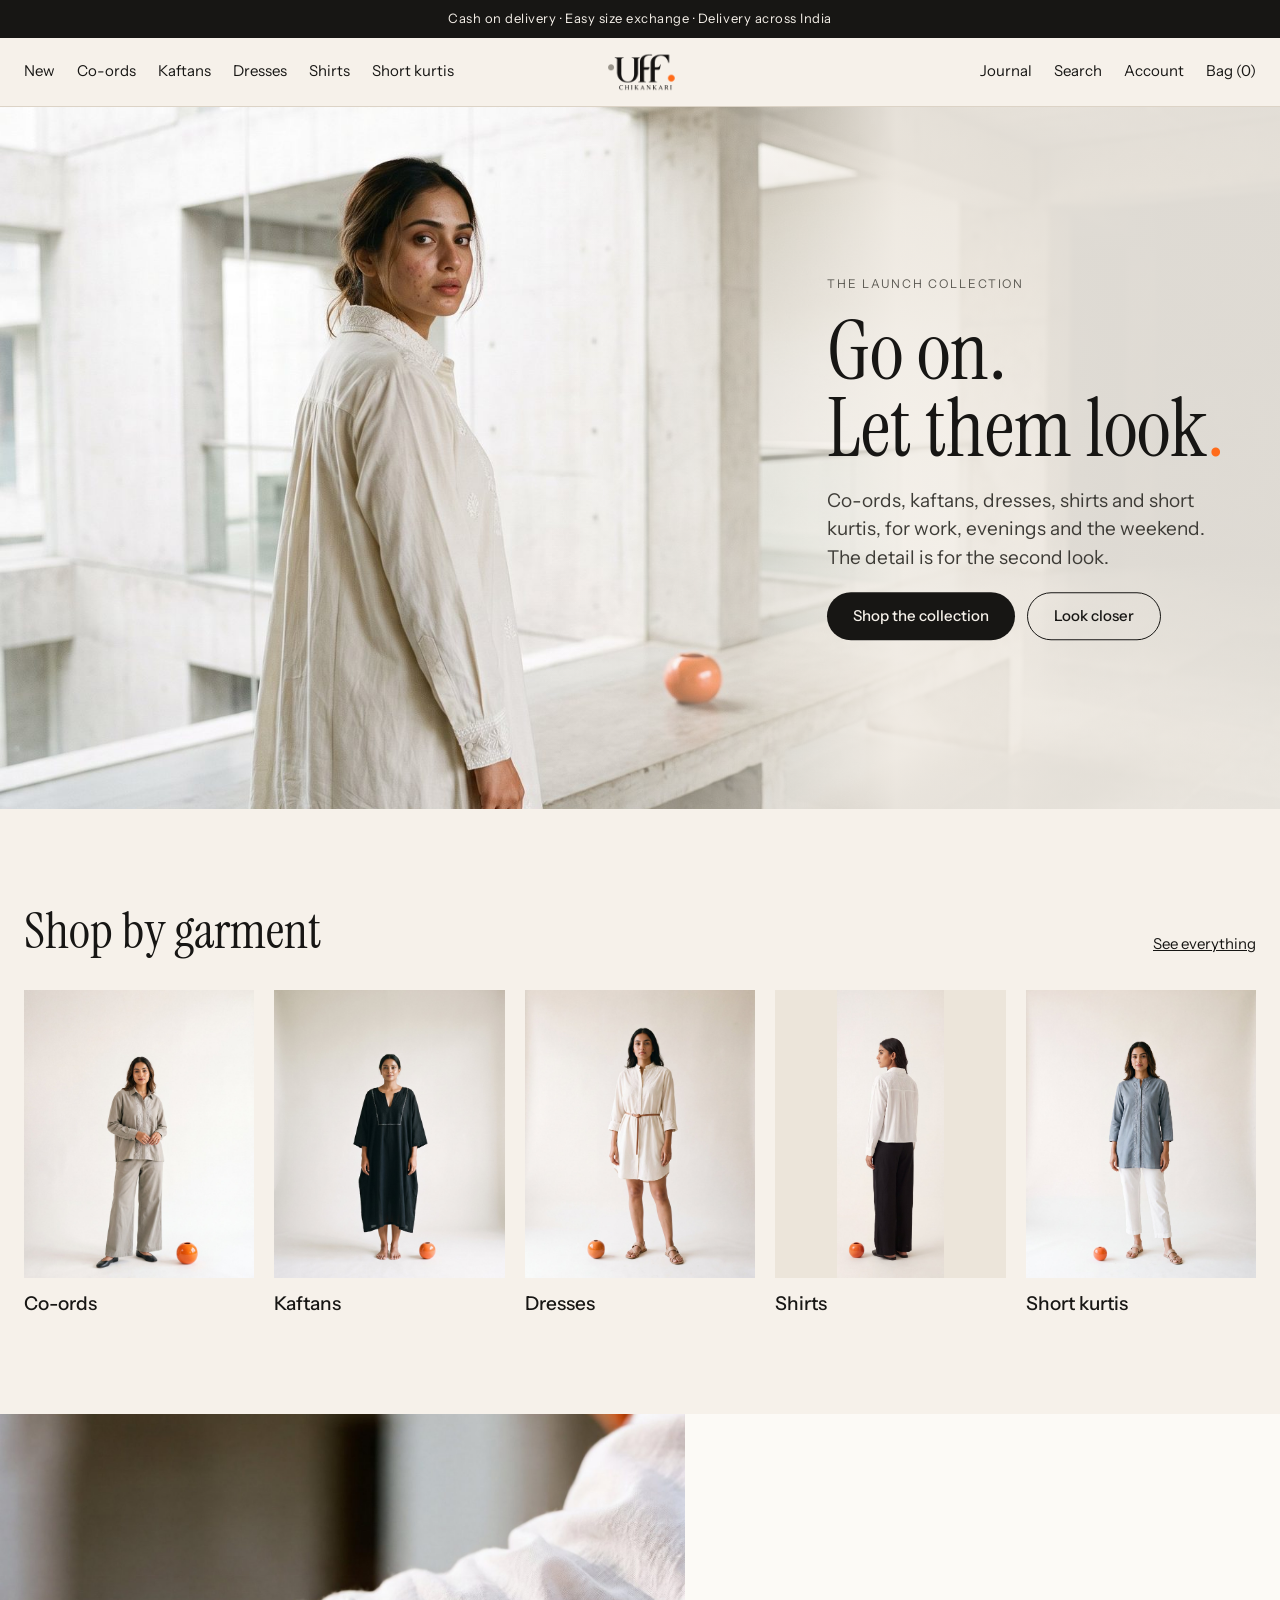
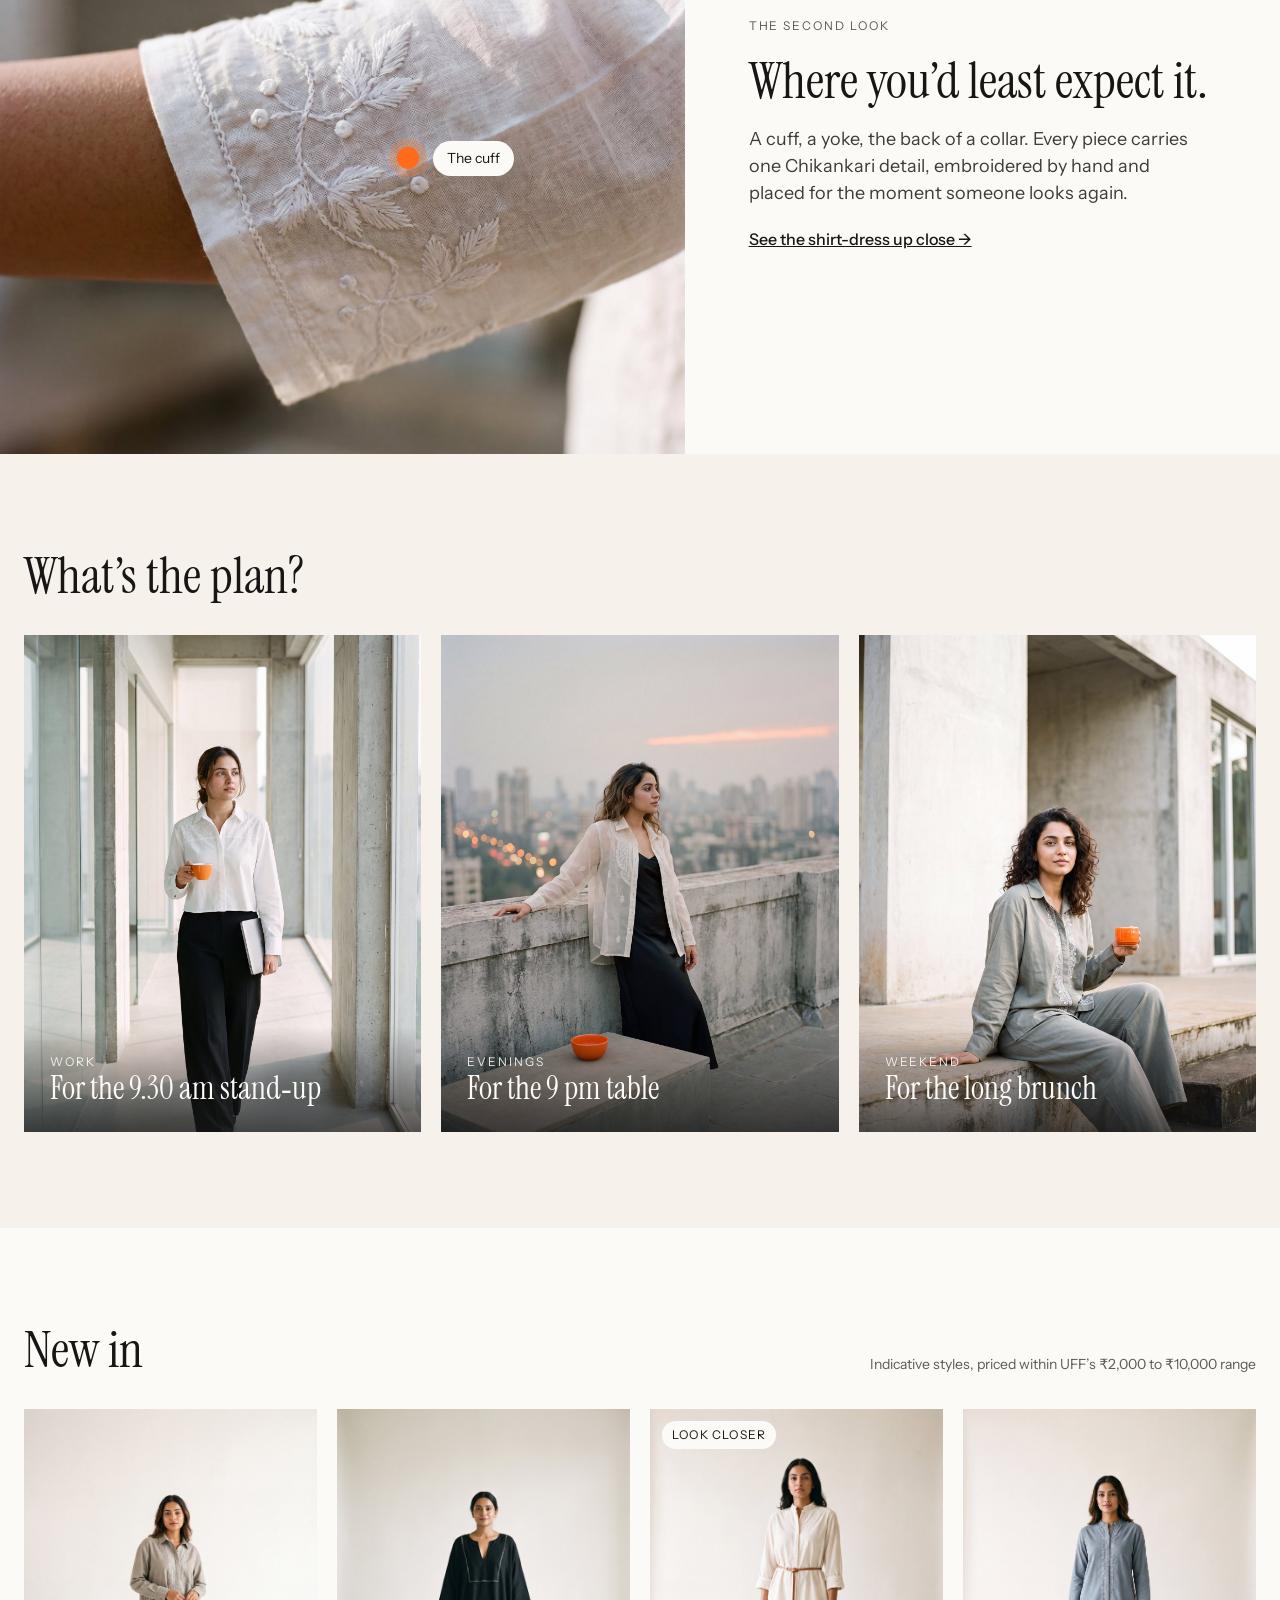
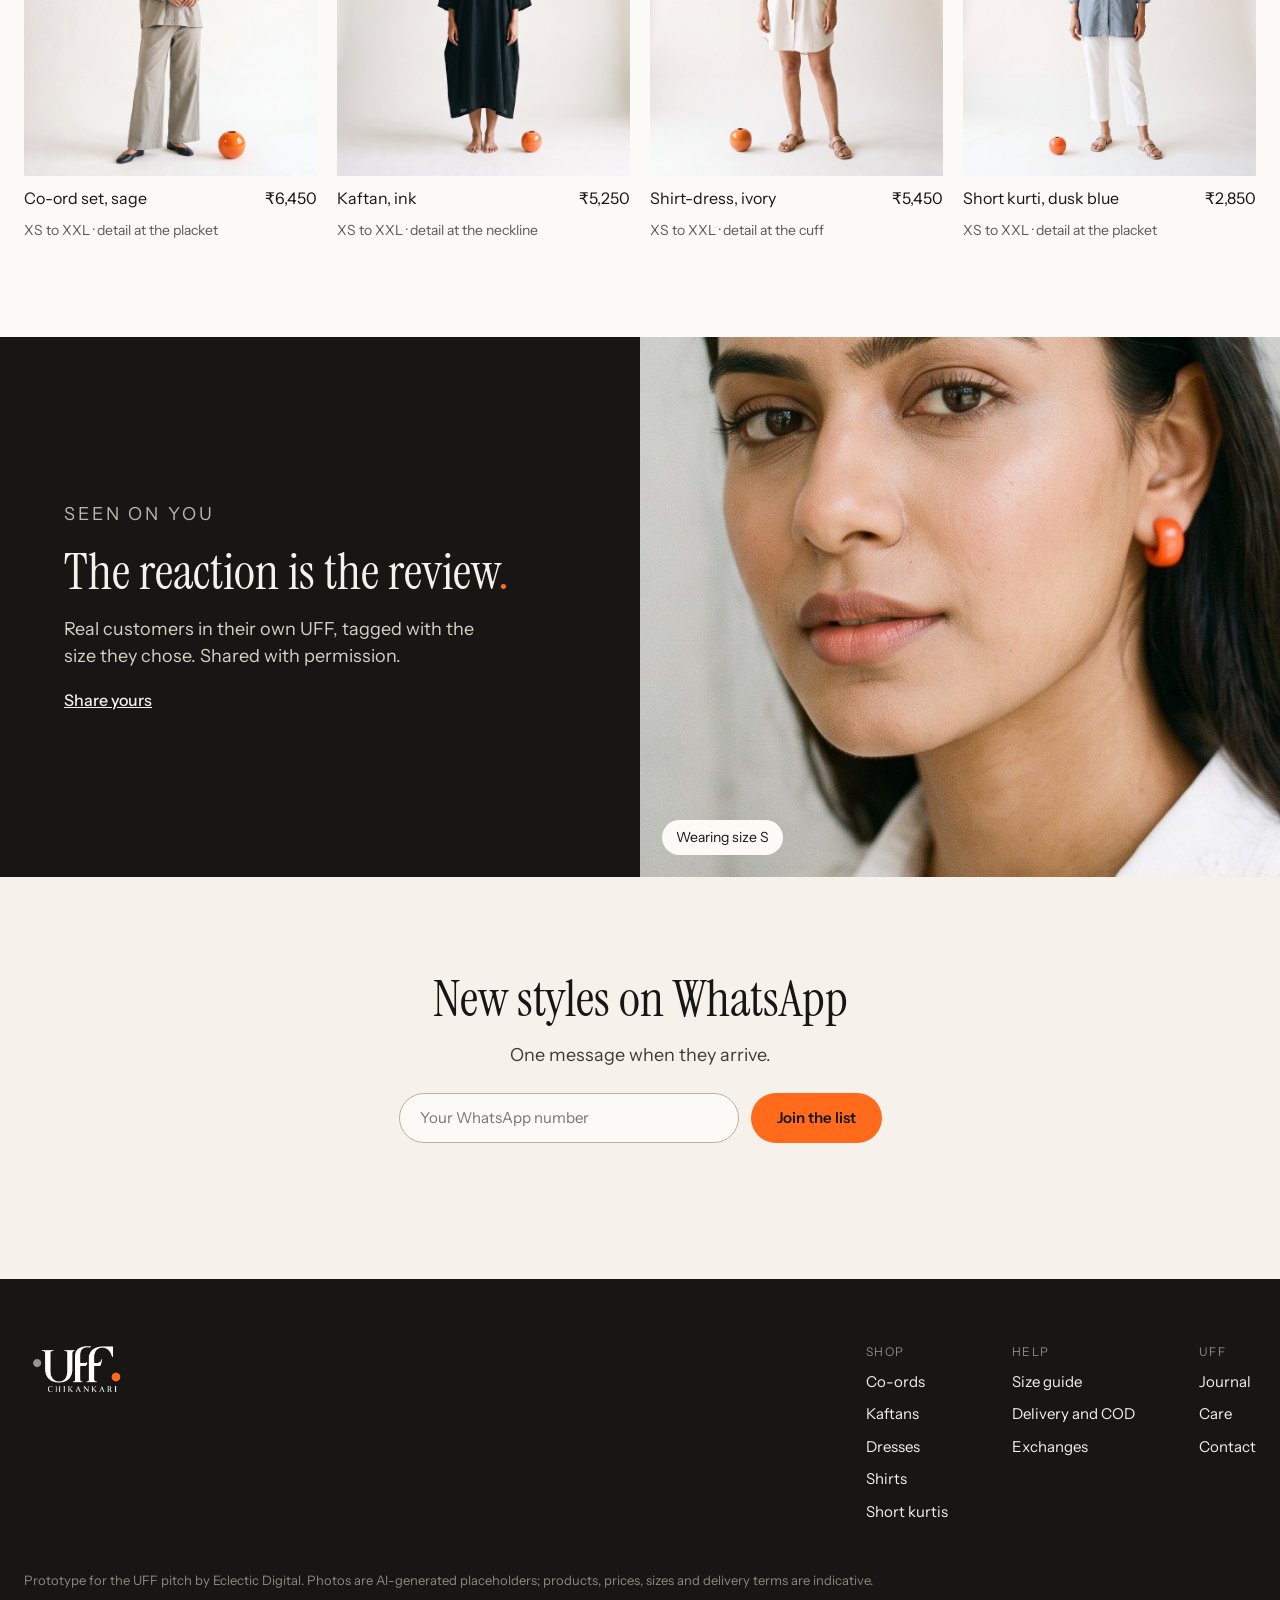
==== index.html @ 606c1720 "UFF store prototype: homepage and shirt-dress product page Co-Authored-By: Claude Opus 5.5 <noreply@" ====
<!doctype html>
<html lang="en">
<head>
<meta charset="utf-8">
<meta name="viewport" content="width=device-width, initial-scale=1, viewport-fit=cover">
<meta name="robots" content="noindex, nofollow">
<link rel="icon" href="img/logo_ink.png">
<title>UFF Store Prototype</title>
<link rel="preconnect" href="https://fonts.googleapis.com">
<link rel="stylesheet" href="https://fonts.googleapis.com/css2?family=Instrument+Sans:wght@400;500;600&family=Instrument+Serif:ital@0;1&display=swap">
<style>
/* Homepage. Garment first, the detail as the second look, then occasions, new in, seen on you and the WhatsApp list.
   The shirt-dress product page (shirt-dress.html) carries the scroll story. Single light theme, UFF's own palette. */
:root{
  --chalk:#F6F1EA; --paper:#FCFAF6; --sand:#ECE5DA; --line:#DCD3C6;
  --ink:#171614; --graphite:#5D5B54; --body:#3E3C37; --orange:#FF6B1A; --on-photo:#FCFAF6;
  --f-display:'Instrument Serif', Georgia, 'Times New Roman', serif;
  --f-text:'Instrument Sans', system-ui, -apple-system, 'Segoe UI', sans-serif;
  color-scheme: light;
}
*{box-sizing:border-box}
body{margin:0;background:var(--chalk);color:var(--ink);font-family:var(--f-text);font-size:16px;line-height:1.5}
body::before{content:"";position:fixed;inset:0 0 auto;height:env(safe-area-inset-top,0px);z-index:60;background:var(--chalk)}
a{color:inherit}
a:focus-visible,button:focus-visible,input:focus-visible{outline:2px solid var(--orange);outline-offset:3px}
h1,h2,h3{font-family:var(--f-display);font-weight:400;margin:0;text-wrap:balance}
p{margin:0}
img{display:block}
.gut{padding-left:max(24px, env(safe-area-inset-left,0px));padding-right:max(24px, env(safe-area-inset-right,0px))}
.wrap{max-width:1440px;margin:0 auto}
.dot{color:var(--orange)}
.eyebrow{font-size:12px;letter-spacing:.16em;text-transform:uppercase;color:var(--graphite)}
.btn{display:inline-flex;align-items:center;justify-content:center;min-height:48px;padding:0 26px;border-radius:999px;font-size:15px;font-weight:500;text-decoration:none;border:0;font-family:inherit;cursor:pointer}
.btn.solid{background:var(--ink);color:var(--chalk)}
.btn.line{border:1px solid var(--ink);color:var(--ink);background:none}
.btn.light{background:var(--paper);color:var(--ink)}

/* top */
.announce{background:var(--ink);color:var(--chalk);font-size:13px;letter-spacing:.04em;text-align:center;padding:9px 16px}
.top{position:sticky;top:env(safe-area-inset-top,0px);z-index:50;background:var(--chalk);border-bottom:1px solid var(--line)}
.top .in{display:flex;align-items:center;justify-content:space-between;gap:16px;height:68px}
.top nav{display:flex;gap:22px;font-size:15px;flex:1 1 0}
.top nav a,.top .right a{text-decoration:none}
.top .logo img{height:40px}
.top .right{display:flex;gap:22px;justify-content:flex-end;font-size:15px;flex:1 1 0}
.menu{display:none;width:44px;height:44px;border:0;background:none;padding:0}

/* hero */
.hero{position:relative;height:min(78vh,760px);min-height:540px;overflow:hidden;background:var(--sand)}
.hero picture img{position:absolute;inset:0;width:100%;height:100%;object-fit:cover;object-position:center 38%}
.hero .fade{position:absolute;inset:0;background:linear-gradient(90deg,rgba(246,241,234,0) 42%,rgba(246,241,234,.9) 70%)}
.hero .copy{position:absolute;right:max(56px, env(safe-area-inset-right,0px));top:50%;transform:translateY(-50%);max-width:460px;display:flex;flex-direction:column;gap:20px}
.hero h1{font-size:clamp(56px,6.4vw,92px);line-height:.94}
.hero .sub{font-size:19px;color:var(--body);max-width:390px}
.hero .btns{display:flex;gap:12px;flex-wrap:wrap}

/* sections */
.sec{padding-block:96px}
.sec h2{font-size:clamp(36px,4vw,52px);line-height:1}
.head{display:flex;justify-content:space-between;align-items:flex-end;gap:16px;margin-bottom:34px;flex-wrap:wrap}
.head a{font-size:15px}
.tiles{display:grid;grid-template-columns:repeat(5,minmax(0,1fr));gap:20px}
.tile{display:flex;flex-direction:column;gap:12px;text-decoration:none}
.tile .ph{aspect-ratio:4/5;background:var(--sand);overflow:hidden}
.tile img{width:100%;height:100%;object-fit:cover;transition:transform .5s ease}
.tile img.contain{object-fit:contain}
.tile:hover img{transform:scale(1.03)}
.tile span{font-size:19px;font-weight:500}

.second{display:grid;grid-template-columns:minmax(0,1.15fr) minmax(0,1fr);background:var(--paper)}
.second .pic{position:relative;min-height:640px;overflow:hidden}
.second .pic img{position:absolute;inset:0;width:100%;height:100%;object-fit:cover;object-position:45% 60%}
.second .mark{position:absolute;left:58%;top:52%;width:22px;height:22px;border-radius:50%;background:var(--orange);box-shadow:0 0 0 8px rgba(255,107,26,.25)}
.second .lab{position:absolute;left:calc(58% + 36px);top:calc(52% - 6px);background:var(--paper);padding:7px 14px;border-radius:999px;font-size:14px}
.second .txt{padding:80px max(24px,5vw);display:flex;flex-direction:column;justify-content:center;gap:20px}
.second h2{font-size:clamp(38px,4vw,56px);line-height:1}
.second p.body{font-size:18px;color:var(--body);max-width:440px}
.arrow{font-size:16px;font-weight:500}

.occ{display:grid;grid-template-columns:repeat(3,minmax(0,1fr));gap:20px}
.occ a{position:relative;aspect-ratio:4/5;overflow:hidden;display:block;color:var(--on-photo);text-decoration:none}
.occ img{position:absolute;inset:0;width:100%;height:100%;object-fit:cover;transition:transform .6s ease}
.occ a:hover img{transform:scale(1.03)}
.occ div{position:absolute;inset:auto 0 0 0;padding:26px;background:linear-gradient(0deg,rgba(23,22,20,.72),rgba(23,22,20,0))}
.occ small{display:block;font-size:12px;letter-spacing:.16em;text-transform:uppercase;opacity:.9}
.occ b{display:block;font-family:var(--f-display);font-weight:400;font-size:32px;line-height:1.1}

.newin{background:var(--paper)}
.prods{display:grid;grid-template-columns:repeat(4,minmax(0,1fr));gap:20px}
.prod{display:flex;flex-direction:column;gap:10px;text-decoration:none}
.prod .ph{position:relative;aspect-ratio:4/5;background:var(--sand);overflow:hidden}
.prod img{width:100%;height:100%;object-fit:cover}
.prod .row{display:flex;justify-content:space-between;gap:8px;font-size:16px}
.prod small{font-size:14px;color:var(--graphite)}
.prod .flag{position:absolute;left:12px;top:12px;background:var(--paper);font-size:12px;letter-spacing:.1em;text-transform:uppercase;padding:5px 10px;border-radius:999px}
.note{font-size:14px;color:var(--graphite)}

.seen{display:grid;grid-template-columns:minmax(0,1fr) minmax(0,1fr);background:var(--ink);color:var(--chalk)}
.seen .txt{padding:88px max(24px,5vw);display:flex;flex-direction:column;justify-content:center;gap:18px}
.seen .eyebrow{color:#BDB6AA}
.seen h2{font-size:clamp(38px,4vw,56px);line-height:1}
.seen p{color:#D8D1C5;max-width:420px;font-size:18px}
.seen .pic{position:relative;min-height:540px;overflow:hidden}
.seen .pic img{position:absolute;inset:0;width:100%;height:100%;object-fit:cover}
.seen .tag{position:absolute;left:22px;bottom:22px;background:var(--paper);color:var(--ink);padding:7px 14px;border-radius:999px;font-size:14px}

.join{max-width:720px;margin:0 auto;text-align:center;display:flex;flex-direction:column;align-items:center;gap:18px}
.join p{font-size:18px;color:var(--body)}
.join form{display:flex;gap:12px;justify-content:center;flex-wrap:wrap;width:100%;margin-top:6px}
.join input{flex:0 1 340px;min-width:0;height:50px;padding:0 20px;border:1px solid #B9B0A2;border-radius:999px;background:var(--paper);font:inherit;font-size:15px;color:var(--ink)}
.join .go{background:var(--orange);color:var(--ink);font-weight:600}
.join output{font-size:15px;min-height:22px}

footer{background:var(--ink);color:#D8D1C5;padding-block:64px 40px}
footer .cols{display:flex;justify-content:space-between;gap:40px;flex-wrap:wrap}
footer .cols img{height:52px}
footer .links{display:flex;gap:64px;flex-wrap:wrap;font-size:15px}
footer .links div{display:flex;flex-direction:column;gap:10px}
footer .links span{color:#8F887C;font-size:12px;letter-spacing:.12em;text-transform:uppercase}
footer .links a{color:var(--chalk);text-decoration:none}
footer .fine{margin-top:48px;font-size:13px;color:#8F887C}

/* phones */
@media (max-width:760px){
  .announce{font-size:12px;padding:8px 12px}
  .top nav,.top .right a:not(:last-child){display:none}
  .menu{display:flex;align-items:center}
  .top .in{height:60px}
  .hero{height:auto;min-height:0;aspect-ratio:auto}
  .hero picture img{position:relative;height:72svh;min-height:520px;object-position:center 30%}
  .hero .fade{background:linear-gradient(0deg,rgba(23,22,20,.78) 0%,rgba(23,22,20,0) 48%)}
  .hero .copy{left:max(20px, env(safe-area-inset-left,0px));right:max(20px, env(safe-area-inset-right,0px));top:auto;bottom:28px;transform:none;color:var(--on-photo);max-width:none;gap:14px}
  .hero .eyebrow{color:rgba(252,250,246,.85)}
  .hero h1{font-size:52px}
  .hero .sub{display:none}
  .hero .btn.solid{background:var(--paper);color:var(--ink)}
  .hero .btn.line{border-color:var(--paper);color:var(--paper)}
  .sec{padding-block:56px}
  .tiles{display:flex;overflow-x:auto;scroll-snap-type:x mandatory;gap:12px;margin-right:calc(-1 * max(24px, env(safe-area-inset-right,0px)));padding-right:24px;scrollbar-width:none}
  .tiles::-webkit-scrollbar{display:none}
  .tile{flex:0 0 46%;scroll-snap-align:start}
  .tile span{font-size:16px}
  .second{grid-template-columns:1fr}
  .second .pic{min-height:400px}
  .second .lab{left:calc(58% + 30px)}
  .second .txt{padding:36px 20px 52px}
  .occ{display:flex;overflow-x:auto;scroll-snap-type:x mandatory;gap:12px;margin-right:-24px;padding-right:24px;scrollbar-width:none}
  .occ::-webkit-scrollbar{display:none}
  .occ a{flex:0 0 78%;scroll-snap-align:start}
  .occ b{font-size:26px}
  .prods{grid-template-columns:repeat(2,minmax(0,1fr));gap:16px 12px}
  .prod .row{flex-direction:column;gap:0;font-size:15px}
  .prod small{display:none}
  .seen{grid-template-columns:1fr}
  .seen .txt{padding:48px 20px}
  .seen .pic{min-height:400px}
  footer .links{gap:32px}
}
@media (prefers-reduced-motion: reduce){ .tile img,.occ img{transition:none} }
</style>
</head>
<body>
<div class="announce">Cash on delivery · Easy size exchange · Delivery across India</div>
<header class="top gut">
  <div class="in wrap">
    <nav aria-label="Main"><a href="#new">New</a><a href="#shop">Co-ords</a><a href="#shop">Kaftans</a><a href="#shop">Dresses</a><a href="#shop">Shirts</a><a href="#shop">Short kurtis</a></nav>
    <button class="menu" type="button" aria-label="Menu"><svg width="22" height="14" viewBox="0 0 22 14" aria-hidden="true"><path d="M0 1h22M0 7h22M0 13h14" stroke="#171614" stroke-width="1.6" fill="none"/></svg></button>
    <a class="logo" href="index.html" aria-label="UFF home"><img src="img/logo_ink.png" alt="UFF"></a>
    <div class="right"><a href="#">Journal</a><a href="#">Search</a><a href="#">Account</a><a href="#">Bag (0)</a></div>
  </div>
</header>

<main>
  <section class="hero" aria-label="The launch collection">
    <picture>
      <source media="(max-width:760px)" srcset="img/hero_mobile.jpg">
      <img src="img/hero_wide.jpg" alt="A woman in a pale shirt-dress in a concrete hallway, looking back">
    </picture>
    <div class="fade"></div>
    <div class="copy">
      <p class="eyebrow">The launch collection</p>
      <h1>Go on.<br>Let them look<span class="dot">.</span></h1>
      <p class="sub">Co-ords, kaftans, dresses, shirts and short kurtis, for work, evenings and the weekend. The detail is for the second look.</p>
      <div class="btns"><a class="btn solid" href="#shop">Shop the collection</a><a class="btn line" href="shirt-dress.html">Look closer</a></div>
    </div>
  </section>

  <section id="shop" class="sec gut">
    <div class="wrap">
      <div class="head"><h2>Shop by garment</h2><a href="#new">See everything</a></div>
      <div class="tiles">
        <a class="tile" href="#new"><div class="ph"><img src="img/pack_coord.jpg" alt="Co-ord set" loading="lazy"></div><span>Co-ords</span></a>
        <a class="tile" href="#new"><div class="ph"><img src="img/pack_kaftan.jpg" alt="Kaftan" loading="lazy"></div><span>Kaftans</span></a>
        <a class="tile" href="shirt-dress.html"><div class="ph"><img src="img/pack_shirtdress.jpg" alt="Shirt-dress" loading="lazy"></div><span>Dresses</span></a>
        <a class="tile" href="#new"><div class="ph"><img class="contain" src="img/pack_shirt.jpg" alt="Relaxed shirt" loading="lazy"></div><span>Shirts</span></a>
        <a class="tile" href="#new"><div class="ph"><img src="img/pack_kurti.jpg" alt="Short kurti" loading="lazy"></div><span>Short kurtis</span></a>
      </div>
    </div>
  </section>

  <section class="second" aria-label="The second look">
    <div class="pic">
      <img src="img/detail_macro.jpg" alt="Hand embroidery at the cuff of a white shirt, up close" loading="lazy">
      <span class="mark" aria-hidden="true"></span><span class="lab">The cuff</span>
    </div>
    <div class="txt">
      <p class="eyebrow">The second look</p>
      <h2>Where you&#8217;d least expect it.</h2>
      <p class="body">A cuff, a yoke, the back of a collar. Every piece carries one Chikankari detail, embroidered by hand and placed for the moment someone looks again.</p>
      <a class="arrow" href="shirt-dress.html">See the shirt-dress up close &#8594;</a>
    </div>
  </section>

  <section class="sec gut">
    <div class="wrap">
      <div class="head"><h2>What&#8217;s the plan?</h2></div>
      <div class="occ">
        <a href="#new"><img src="img/work_corridor.jpg" alt="Woman in a white shirt in an office corridor" loading="lazy"><div><small>Work</small><b>For the 9.30 am stand&#8209;up</b></div></a>
        <a href="#new"><img src="img/evening_rooftop.jpg" alt="Woman on a rooftop at dusk in a sheer overshirt" loading="lazy"><div><small>Evenings</small><b>For the 9 pm table</b></div></a>
        <a href="#new"><img src="img/weekend_coord.jpg" alt="Woman in a sage co-ord outdoors" loading="lazy"><div><small>Weekend</small><b>For the long brunch</b></div></a>
      </div>
    </div>
  </section>

  <section id="new" class="sec gut newin">
    <div class="wrap">
      <div class="head"><h2>New in</h2><p class="note">Indicative styles, priced within UFF&#8217;s &#8377;2,000 to &#8377;10,000 range</p></div>
      <div class="prods">
        <a class="prod" href="#"><div class="ph"><img src="img/pack_coord.jpg" alt="Co-ord set in sage" loading="lazy"></div><div class="row"><span>Co-ord set, sage</span><span>&#8377;6,450</span></div><small>XS to XXL · detail at the placket</small></a>
        <a class="prod" href="#"><div class="ph"><img src="img/pack_kaftan.jpg" alt="Kaftan in ink" loading="lazy"></div><div class="row"><span>Kaftan, ink</span><span>&#8377;5,250</span></div><small>XS to XXL · detail at the neckline</small></a>
        <a class="prod" href="shirt-dress.html"><div class="ph"><img src="img/pack_shirtdress.jpg" alt="Shirt-dress in ivory" loading="lazy"><span class="flag">Look closer</span></div><div class="row"><span>Shirt-dress, ivory</span><span>&#8377;5,450</span></div><small>XS to XXL · detail at the cuff</small></a>
        <a class="prod" href="#"><div class="ph"><img src="img/pack_kurti.jpg" alt="Short kurti in dusk blue" loading="lazy"></div><div class="row"><span>Short kurti, dusk blue</span><span>&#8377;2,850</span></div><small>XS to XXL · detail at the placket</small></a>
      </div>
    </div>
  </section>

  <section class="seen" aria-label="Seen on you">
    <div class="txt">
      <p class="eyebrow">Seen on you</p>
      <h2>The reaction is the review<span class="dot">.</span></h2>
      <p>Real customers in their own UFF, tagged with the size they chose. Shared with permission.</p>
      <a href="#" style="color:var(--chalk);font-weight:500">Share yours</a>
    </div>
    <div class="pic"><img src="img/ugc_mirror.jpg" alt="A customer's mirror photo, placeholder" loading="lazy"><span class="tag">Wearing size S</span></div>
  </section>

  <section class="sec gut">
    <div class="join">
      <h2>New styles on WhatsApp</h2>
      <p>One message when they arrive.</p>
      <form id="join">
        <label for="wa" style="position:absolute;width:1px;height:1px;overflow:hidden;clip:rect(0 0 0 0)">WhatsApp number</label>
        <input id="wa" type="tel" inputmode="tel" placeholder="Your WhatsApp number" autocomplete="tel">
        <button class="btn go" type="submit">Join the list</button>
      </form>
      <output id="joinOut" aria-live="polite"></output>
    </div>
  </section>
</main>

<footer class="gut">
  <div class="wrap">
    <div class="cols">
      <img src="img/logo_white.png" alt="UFF">
      <div class="links">
        <div><span>Shop</span><a href="#shop">Co-ords</a><a href="#shop">Kaftans</a><a href="#shop">Dresses</a><a href="#shop">Shirts</a><a href="#shop">Short kurtis</a></div>
        <div><span>Help</span><a href="#">Size guide</a><a href="#">Delivery and COD</a><a href="#">Exchanges</a></div>
        <div><span>UFF</span><a href="#">Journal</a><a href="#">Care</a><a href="#">Contact</a></div>
      </div>
    </div>
    <p class="fine">Prototype for the UFF pitch by Eclectic Digital. Photos are AI-generated placeholders; products, prices, sizes and delivery terms are indicative.</p>
  </div>
</footer>

<script>
document.getElementById('join').addEventListener('submit', function(e){
  e.preventDefault();
  var v = document.getElementById('wa').value.replace(/\D/g, '');
  document.getElementById('joinOut').textContent = v.length >= 10 ? 'Thanks for joining. This is a prototype, so nothing was sent.' : 'Enter a 10-digit WhatsApp number.';
});
</script>
</body>
</html>
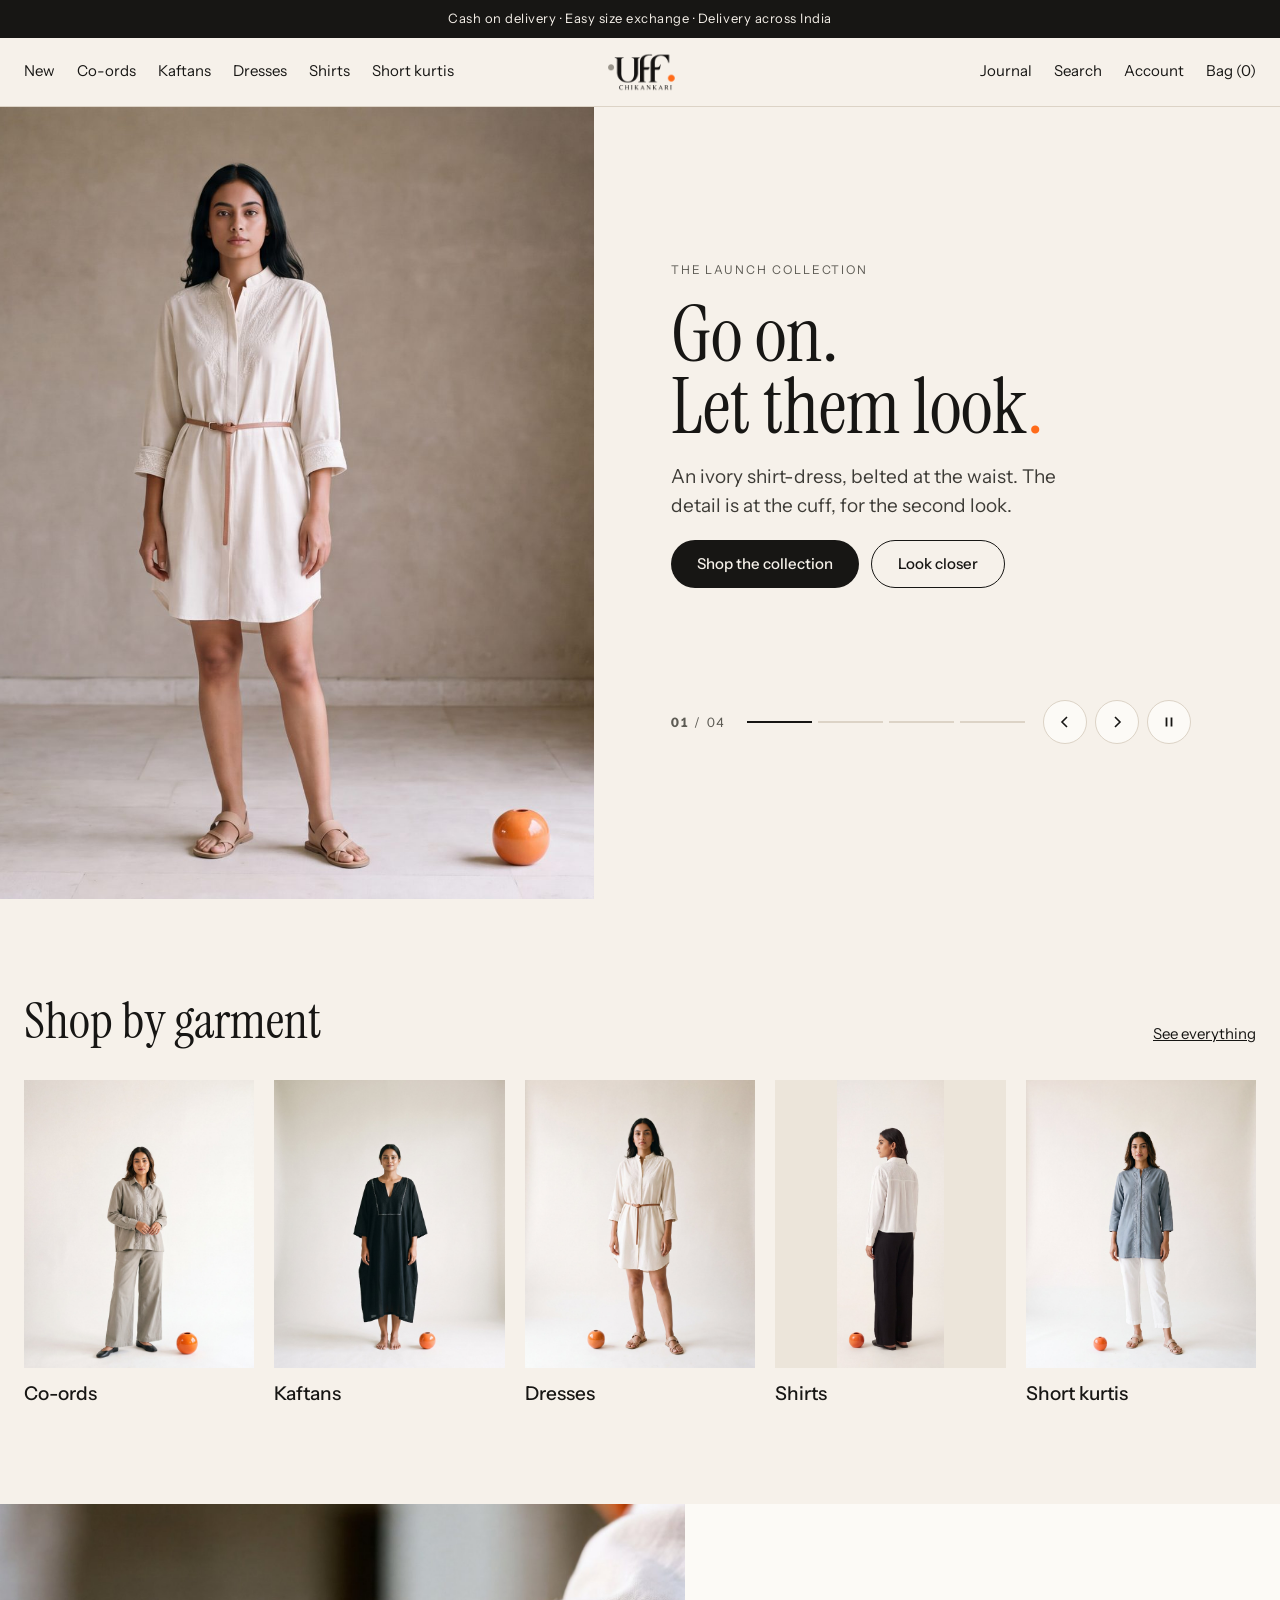
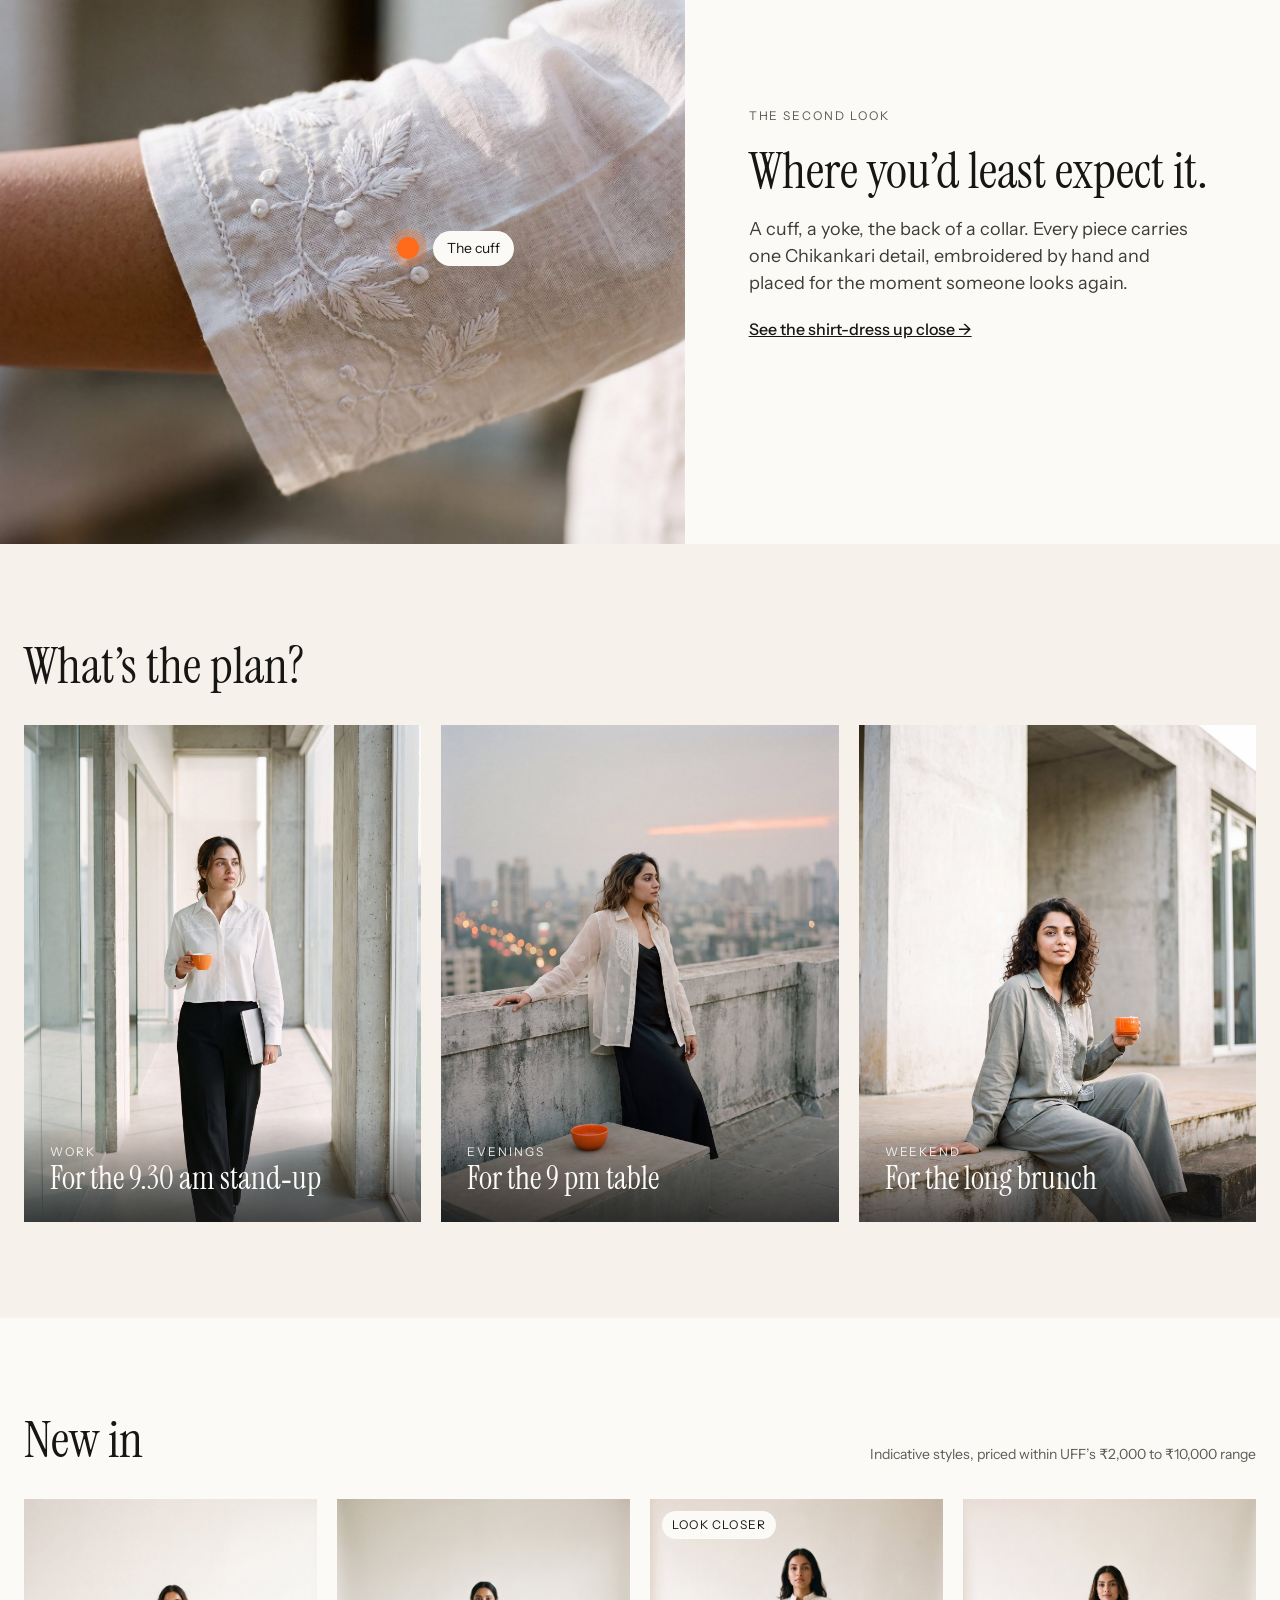
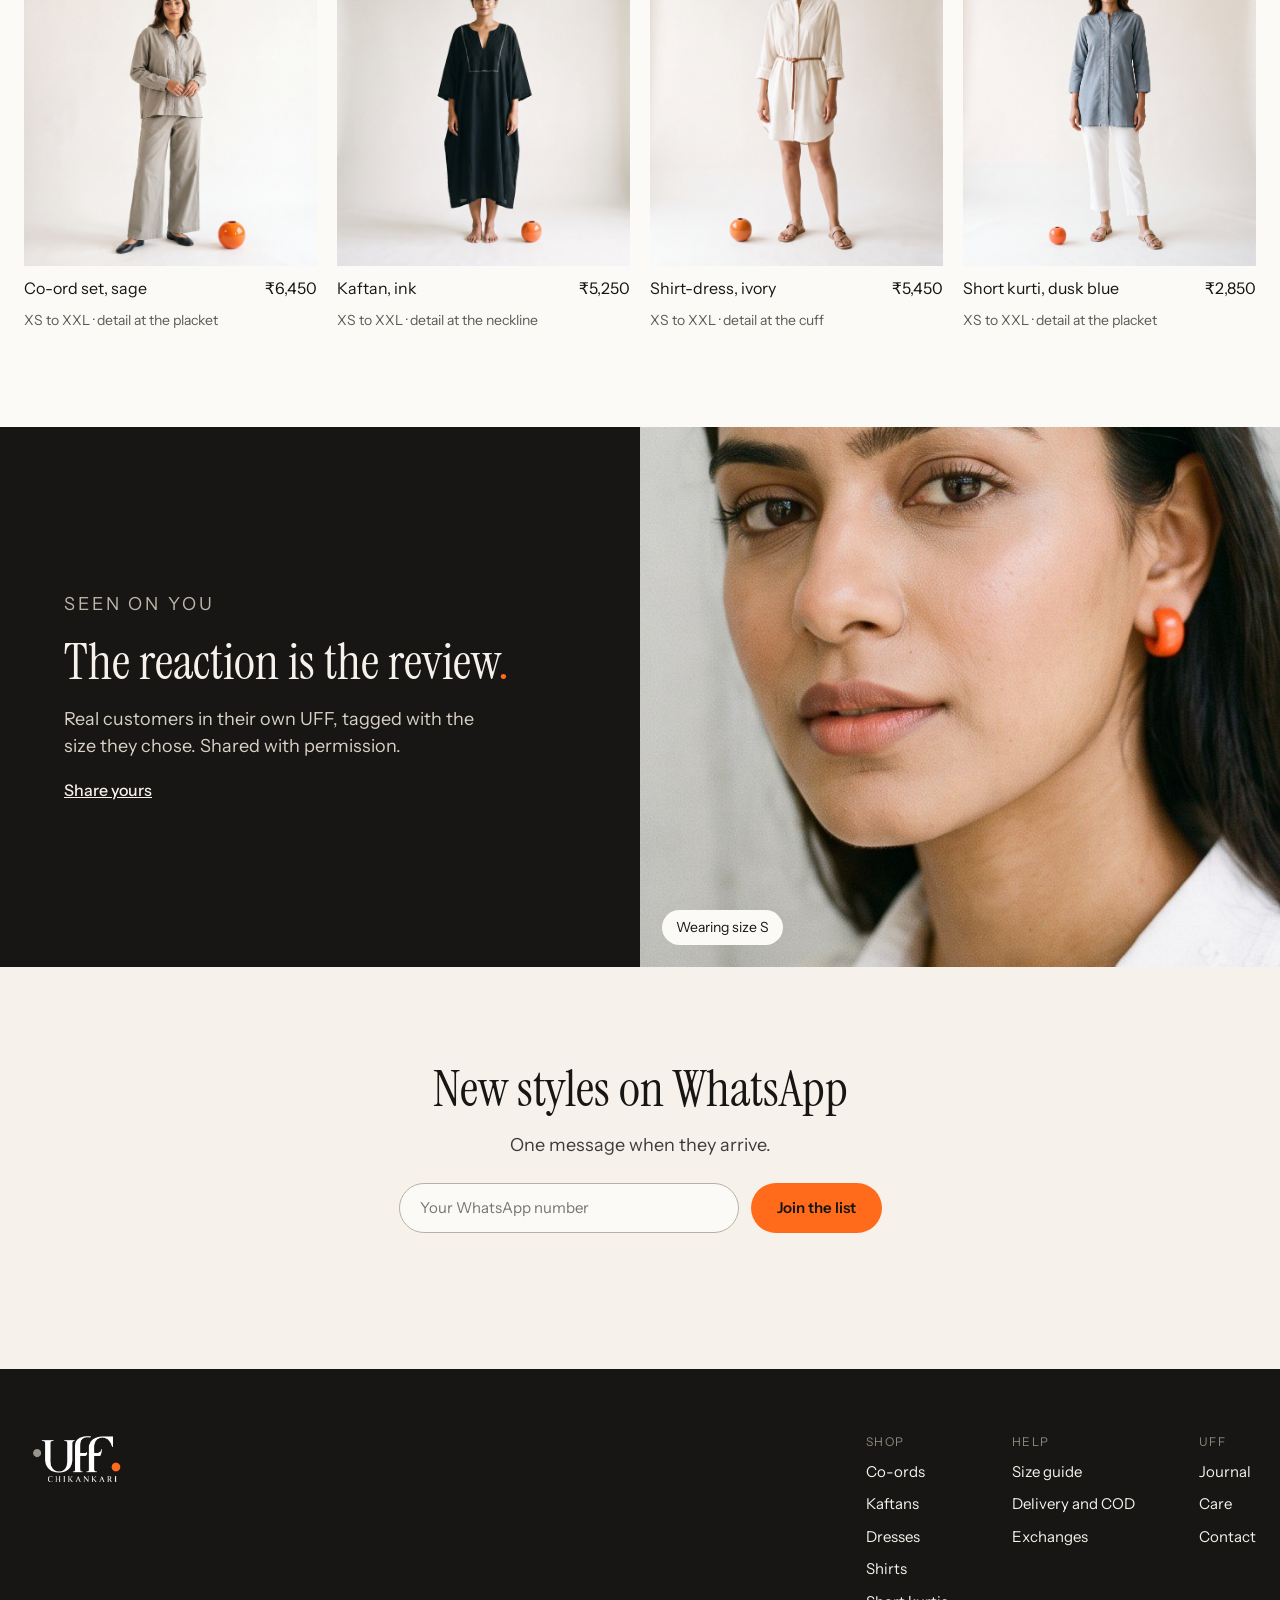
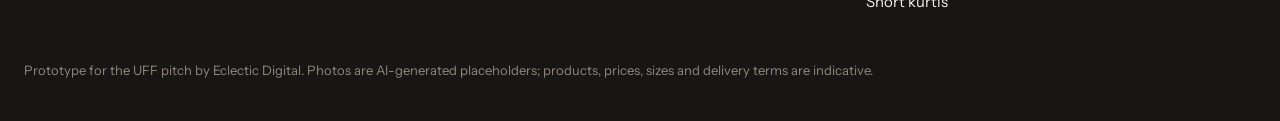
==== commit 7807d9d2: "Homepage hero: 4-slide slider in a 3:4 frame so the model is never cropped Co-Authored-By: Claude Op" ====
--- a/index.html
+++ b/index.html
@@ -45,14 +45,46 @@
 .top .right{display:flex;gap:22px;justify-content:flex-end;font-size:15px;flex:1 1 0}
 .menu{display:none;width:44px;height:44px;border:0;background:none;padding:0}
 
-/* hero */
-.hero{position:relative;height:min(78vh,760px);min-height:540px;overflow:hidden;background:var(--sand)}
-.hero picture img{position:absolute;inset:0;width:100%;height:100%;object-fit:cover;object-position:center 38%}
-.hero .fade{position:absolute;inset:0;background:linear-gradient(90deg,rgba(246,241,234,0) 42%,rgba(246,241,234,.9) 70%)}
-.hero .copy{position:absolute;right:max(56px, env(safe-area-inset-right,0px));top:50%;transform:translateY(-50%);max-width:460px;display:flex;flex-direction:column;gap:20px}
-.hero h1{font-size:clamp(56px,6.4vw,92px);line-height:.94}
-.hero .sub{font-size:19px;color:var(--body);max-width:390px}
+/* hero slider: the photo frame is 3:4, so every portrait shows the whole figure; only the sides of a wider photo are trimmed */
+.hero{--h:clamp(540px, min(100svh - 108px, 66vw), 860px);position:relative;display:grid;grid-template-columns:auto minmax(0,1fr);height:var(--h);background:var(--chalk);overflow:hidden}
+.hero .stage{position:relative;width:calc(var(--h) * .75);height:100%;overflow:hidden;background:var(--sand);touch-action:pan-y}
+.hero .stage img{position:absolute;inset:0;width:100%;height:100%;object-fit:cover;opacity:0;transform:scale(1.04);transition:opacity .9s ease, transform 7s ease-out}
+.hero .stage img.on{opacity:1;transform:scale(1)}
+.hero .panel{position:relative;display:flex;flex-direction:column;justify-content:center;gap:40px;padding:48px max(56px, env(safe-area-inset-right,0px)) 48px clamp(40px,6vw,96px)}
+.hero .copies{display:grid}
+.hero .copy{grid-area:1/1;display:flex;flex-direction:column;align-items:flex-start;gap:20px;max-width:520px;opacity:0;visibility:hidden;transform:translateY(14px);transition:opacity .6s ease, transform .6s ease, visibility 0s linear .6s}
+.hero .copy.on{opacity:1;visibility:visible;transform:none;transition:opacity .7s ease .15s, transform .7s ease .15s, visibility 0s}
+.hero .ht{font-size:clamp(52px,6vw,92px);line-height:.94}
+.hero .sub{font-size:19px;color:var(--body);max-width:420px}
 .hero .btns{display:flex;gap:12px;flex-wrap:wrap}
+.hero .ctrl{display:flex;align-items:center;gap:18px;max-width:520px}
+.hero .count{font-size:13px;letter-spacing:.12em;color:var(--graphite);font-variant-numeric:tabular-nums;min-width:58px}
+.hero .bars{display:flex;gap:6px;flex:1 1 auto}
+.hero .bars button{flex:1 1 0;min-width:24px;height:28px;padding:0;border:0;background:none;cursor:pointer;position:relative}
+.hero .bars button::before,.hero .bars button i{content:"";position:absolute;left:0;right:0;top:13px;height:2px;background:var(--line)}
+.hero .bars button i{right:auto;width:0;background:var(--ink)}
+.hero .bars button.done i{width:100%}
+.hero .bars button.on i{animation:fill var(--dur,6.5s) linear forwards}
+.hero.paused .bars button.on i{animation-play-state:paused}
+.hero.still .bars button.on i{animation:none;width:100%}
+@keyframes fill{from{width:0}to{width:100%}}
+.hero .arrows{display:flex;gap:8px}
+.hero .arrows button{width:44px;height:44px;border-radius:50%;border:1px solid var(--line);background:var(--paper);color:var(--ink);display:flex;align-items:center;justify-content:center;cursor:pointer;padding:0}
+.hero .arrows button:hover{border-color:var(--ink)}
+.hero .next{position:absolute;right:max(56px, env(safe-area-inset-right,0px));bottom:48px;display:flex;align-items:flex-end;gap:14px;border:0;background:none;padding:0;cursor:pointer;text-align:right;font-family:inherit;color:var(--ink)}
+.hero .next span{display:flex;flex-direction:column;gap:2px;font-size:15px}
+.hero .next small{font-size:12px;letter-spacing:.14em;text-transform:uppercase;color:var(--graphite)}
+.hero .next .thumb{width:132px;aspect-ratio:3/4;overflow:hidden;background:var(--sand)}
+.hero .next .thumb img{width:100%;height:100%;object-fit:cover;transition:transform .5s ease}
+.hero .next:hover .thumb img{transform:scale(1.05)}
+@media (max-width:1499px){ .hero .next{display:none} }
+.vh{position:absolute;width:1px;height:1px;margin:-1px;overflow:hidden;clip:rect(0 0 0 0);white-space:nowrap}
+/* tablets and phones: photo on top at its full 3:4 frame (never cropped top or bottom), copy below */
+@media (max-width:1023px){
+  .hero{--h:auto;display:block;height:auto}
+  .hero .stage{width:min(100%, calc(78svh * .75));height:auto;aspect-ratio:3/4;margin:0 auto}
+  .hero .panel{padding:36px max(32px, env(safe-area-inset-right,0px)) 48px max(32px, env(safe-area-inset-left,0px));gap:32px}
+}
 
 /* sections */
 .sec{padding-block:96px}
@@ -126,15 +158,12 @@
   .top nav,.top .right a:not(:last-child){display:none}
   .menu{display:flex;align-items:center}
   .top .in{height:60px}
-  .hero{height:auto;min-height:0;aspect-ratio:auto}
-  .hero picture img{position:relative;height:72svh;min-height:520px;object-position:center 30%}
-  .hero .fade{background:linear-gradient(0deg,rgba(23,22,20,.78) 0%,rgba(23,22,20,0) 48%)}
-  .hero .copy{left:max(20px, env(safe-area-inset-left,0px));right:max(20px, env(safe-area-inset-right,0px));top:auto;bottom:28px;transform:none;color:var(--on-photo);max-width:none;gap:14px}
-  .hero .eyebrow{color:rgba(252,250,246,.85)}
-  .hero h1{font-size:52px}
-  .hero .sub{display:none}
-  .hero .btn.solid{background:var(--paper);color:var(--ink)}
-  .hero .btn.line{border-color:var(--paper);color:var(--paper)}
+  .hero .panel{padding:28px max(20px, env(safe-area-inset-right,0px)) 40px max(20px, env(safe-area-inset-left,0px));gap:28px}
+  .hero .ht{font-size:46px}
+  .hero .sub{font-size:17px}
+  .hero .copy{gap:14px}
+  .hero .ctrl{gap:12px}
+  .hero .count{display:none}
   .sec{padding-block:56px}
   .tiles{display:flex;overflow-x:auto;scroll-snap-type:x mandatory;gap:12px;margin-right:calc(-1 * max(24px, env(safe-area-inset-right,0px)));padding-right:24px;scrollbar-width:none}
   .tiles::-webkit-scrollbar{display:none}
@@ -156,7 +185,7 @@
   .seen .pic{min-height:400px}
   footer .links{gap:32px}
 }
-@media (prefers-reduced-motion: reduce){ .tile img,.occ img{transition:none} }
+@media (prefers-reduced-motion: reduce){ .tile img,.occ img,.hero .stage img,.hero .copy,.hero .next .thumb img{transition:none} .hero .stage img{transform:none} }
 </style>
 </head>
 <body>
@@ -171,17 +200,51 @@
 </header>
 
 <main>
-  <section class="hero" aria-label="The launch collection">
-    <picture>
-      <source media="(max-width:760px)" srcset="img/hero_mobile.jpg">
-      <img src="img/hero_wide.jpg" alt="A woman in a pale shirt-dress in a concrete hallway, looking back">
-    </picture>
-    <div class="fade"></div>
-    <div class="copy">
-      <p class="eyebrow">The launch collection</p>
-      <h1>Go on.<br>Let them look<span class="dot">.</span></h1>
-      <p class="sub">Co-ords, kaftans, dresses, shirts and short kurtis, for work, evenings and the weekend. The detail is for the second look.</p>
-      <div class="btns"><a class="btn solid" href="#shop">Shop the collection</a><a class="btn line" href="shirt-dress.html">Look closer</a></div>
+  <section class="hero" id="hero" aria-roledescription="carousel" aria-label="The launch collection">
+    <h1 class="vh">UFF, the launch collection</h1>
+    <div class="stage">
+      <img src="img/scroll_hero.jpg" alt="A woman standing in an ivory shirt-dress with a thin tan belt, in a bare concrete room" style="object-position:57% 50%" class="on">
+      <img aria-hidden="true" src="img/work_corridor.jpg" alt="A woman walking down a glass-walled corridor in a cropped white shirt with an embroidered yoke and black trousers, holding a laptop and an orange cup" style="object-position:45% 50%" decoding="async">
+      <img aria-hidden="true" src="img/weekend_coord.jpg" alt="A woman in a grey-green shirt and trouser co-ord with embroidery down the placket, sitting on a concrete ledge outdoors and holding an orange cup" style="object-position:50% 50%" decoding="async">
+      <img aria-hidden="true" src="img/evening_rooftop.jpg" alt="A woman on a rooftop at dusk in a sheer shirt worn open over a black slip dress" style="object-position:40% 50%" decoding="async">
+    </div>
+    <div class="panel">
+      <div class="copies" aria-live="off">
+        <div class="copy on" role="group" aria-roledescription="slide" aria-label="1 of 4: Shirt-dress" data-label="Shirt-dress">
+          <p class="eyebrow">The launch collection</p>
+          <h2 class="ht">Go on.<br>Let them look<span class="dot">.</span></h2>
+          <p class="sub">An ivory shirt-dress, belted at the waist. The detail is at the cuff, for the second look.</p>
+          <div class="btns"><a class="btn solid" href="#shop">Shop the collection</a><a class="btn line" href="shirt-dress.html">Look closer</a></div>
+        </div>
+        <div class="copy" role="group" aria-roledescription="slide" aria-label="2 of 4: Shirt" data-label="Shirt" aria-hidden="true" inert>
+          <p class="eyebrow">Shirts</p>
+          <h2 class="ht">A white shirt that earns a second look<span class="dot">.</span></h2>
+          <p class="sub">Cropped and easy through the body. Look again at the yoke.</p>
+          <div class="btns"><a class="btn solid" href="#shop">Shop shirts</a><a class="btn line" href="#second">See the detail</a></div>
+        </div>
+        <div class="copy" role="group" aria-roledescription="slide" aria-label="3 of 4: Co-ord" data-label="Co-ord" aria-hidden="true" inert>
+          <p class="eyebrow">Co-ords</p>
+          <h2 class="ht">Two pieces.<br>No thinking<span class="dot">.</span></h2>
+          <p class="sub">A shirt and trousers that work as a pair, or apart with what you already own.</p>
+          <div class="btns"><a class="btn solid" href="#shop">Shop co-ords</a></div>
+        </div>
+        <div class="copy" role="group" aria-roledescription="slide" aria-label="4 of 4: Evening layer" data-label="Evening layer" aria-hidden="true" inert>
+          <p class="eyebrow">After six</p>
+          <h2 class="ht">Throw it over anything<span class="dot">.</span></h2>
+          <p class="sub">A sheer shirt worn open over a black slip dress. The detail shows up best against the black.</p>
+          <div class="btns"><a class="btn solid" href="#shop">Shop shirts</a></div>
+        </div>
+      </div>
+      <div class="ctrl">
+        <span class="count" aria-hidden="true"><b>01</b> / 04</span>
+        <div class="bars"><button type="button" aria-label="Show slide 1: Shirt-dress" class="on" aria-current="true"><i></i></button><button type="button" aria-label="Show slide 2: Shirt"><i></i></button><button type="button" aria-label="Show slide 3: Co-ord"><i></i></button><button type="button" aria-label="Show slide 4: Evening layer"><i></i></button></div>
+        <div class="arrows">
+          <button type="button" data-go="-1" aria-label="Previous slide"><svg width="16" height="16" viewBox="0 0 16 16" aria-hidden="true"><path d="M10 3 5 8l5 5" stroke="currentColor" stroke-width="1.6" fill="none"/></svg></button>
+          <button type="button" data-go="1" aria-label="Next slide"><svg width="16" height="16" viewBox="0 0 16 16" aria-hidden="true"><path d="m6 3 5 5-5 5" stroke="currentColor" stroke-width="1.6" fill="none"/></svg></button>
+          <button type="button" data-pause aria-label="Pause slides"><svg width="16" height="16" viewBox="0 0 16 16" aria-hidden="true"><path class="ic-pause" d="M5.5 3.5v9M10.5 3.5v9" stroke="currentColor" stroke-width="1.8"/><path class="ic-play" d="M5 3.2v9.6L12.5 8z" fill="currentColor" style="display:none"/></svg></button>
+        </div>
+      </div>
+      <button class="next" type="button" data-go="1" tabindex="-1" aria-hidden="true"><span><small>Next</small><b class="nl">Shirt</b></span><div class="thumb"><img src="img/work_corridor.jpg" alt="" style="object-position:45% 50%"></div></button>
     </div>
   </section>
 
@@ -198,7 +261,7 @@
     </div>
   </section>
 
-  <section class="second" aria-label="The second look">
+  <section class="second" id="second" aria-label="The second look">
     <div class="pic">
       <img src="img/detail_macro.jpg" alt="Hand embroidery at the cuff of a white shirt, up close" loading="lazy">
       <span class="mark" aria-hidden="true"></span><span class="lab">The cuff</span>
@@ -273,6 +336,65 @@
 </footer>
 
 <script>
+(function(){
+  var hero=document.getElementById('hero'); if(!hero) return;
+  var imgs=hero.querySelectorAll('.stage img'), copies=hero.querySelectorAll('.copy'), bars=hero.querySelectorAll('.bars button');
+  var count=hero.querySelector('.count b'), nextLab=hero.querySelector('.next .nl'), nextImg=hero.querySelector('.next img');
+  var copiesWrap=hero.querySelector('.copies'), pauseBtn=hero.querySelector('[data-pause]'), icPause=pauseBtn.querySelector('.ic-pause'), icPlay=pauseBtn.querySelector('.ic-play');
+  var n=imgs.length, i=0, timer=null, DUR=6500;
+  var still=window.matchMedia('(prefers-reduced-motion: reduce)').matches;
+  var userPaused=still, hover=false, focus=false;
+  hero.style.setProperty('--dur', DUR+'ms');
+  function setPauseUI(){
+    pauseBtn.setAttribute('aria-label', userPaused?'Play slides':'Pause slides');
+    icPause.style.display=userPaused?'none':''; icPlay.style.display=userPaused?'':'none';
+    hero.classList.toggle('still', userPaused);
+  }
+  function running(){ return !userPaused && !hover && !focus && !document.hidden; }
+  function arm(){ clearTimeout(timer); hero.classList.toggle('paused', !running()); copiesWrap.setAttribute('aria-live', running()?'off':'polite'); if(running()) timer=setTimeout(function(){ show(i+1); }, DUR); }
+  function show(k){
+    var moveFocus=copies[i].contains(document.activeElement);
+    i=(k+n)%n;
+    for(var j=0;j<n;j++){
+      var on=j===i;
+      imgs[j].classList.toggle('on',on);
+      if(on) imgs[j].removeAttribute('aria-hidden'); else imgs[j].setAttribute('aria-hidden','true');
+      copies[j].classList.toggle('on',on);
+      copies[j].inert=!on;
+      if(on) copies[j].removeAttribute('aria-hidden'); else copies[j].setAttribute('aria-hidden','true');
+      bars[j].classList.toggle('on',on); bars[j].classList.toggle('done',j<i);
+      if(on) bars[j].setAttribute('aria-current','true'); else bars[j].removeAttribute('aria-current');
+      var b=bars[j].querySelector('i'); b.style.animation='none'; void b.offsetWidth; b.style.animation='';
+    }
+    // focus was on a link in the slide that just left: keep it in the carousel, on this slide's bar
+    if(moveFocus) bars[i].focus({preventScroll:true});
+    count.textContent=(i+1<10?'0':'')+(i+1);
+    var nx=(i+1)%n;
+    nextLab.textContent=copies[nx].getAttribute('data-label');
+    nextImg.src=imgs[nx].getAttribute('src'); nextImg.style.objectPosition=imgs[nx].style.objectPosition;
+    arm();
+  }
+  // resuming restarts the current slide, so the progress bar and the timer stay in step
+  function resume(){ if(running()) show(i); else arm(); }
+  bars.forEach(function(b,k){ b.addEventListener('click',function(){ show(k); }); });
+  hero.querySelectorAll('[data-go]').forEach(function(b){ b.addEventListener('click',function(){ show(i+parseInt(b.getAttribute('data-go'),10)); }); });
+  pauseBtn.addEventListener('click',function(){ userPaused=!userPaused; setPauseUI(); resume(); });
+  // hover pauses for a mouse only, and focus pauses for keyboard focus only, so a tap or click never stops autoplay for good
+  hero.addEventListener('pointerenter',function(e){ if(e.pointerType==='mouse'){ hover=true; arm(); } });
+  hero.addEventListener('pointerleave',function(e){ if(e.pointerType==='mouse'){ hover=false; resume(); } });
+  hero.addEventListener('focusin',function(e){ var kb=false; try{ kb=e.target.matches(':focus-visible'); }catch(_){} if(kb){ focus=true; arm(); } });
+  hero.addEventListener('focusout',function(e){ if(!hero.contains(e.relatedTarget)){ focus=false; resume(); } });
+  document.addEventListener('visibilitychange',function(){ resume(); });
+  hero.addEventListener('keydown',function(e){
+    if(e.target.closest && e.target.closest('input,textarea')) return;
+    if(e.key==='ArrowRight'){ e.preventDefault(); show(i+1); } else if(e.key==='ArrowLeft'){ e.preventDefault(); show(i-1); }
+  });
+  var stage=hero.querySelector('.stage'), x0=null, y0=null;
+  stage.addEventListener('pointerdown',function(e){ x0=e.clientX; y0=e.clientY; });
+  stage.addEventListener('pointerup',function(e){ if(x0===null) return; var dx=e.clientX-x0, dy=e.clientY-y0; x0=null; if(Math.abs(dx)>40 && Math.abs(dx)>Math.abs(dy)) show(i+(dx<0?1:-1)); });
+  stage.addEventListener('pointercancel',function(){ x0=null; });
+  setPauseUI(); arm();
+})();
 document.getElementById('join').addEventListener('submit', function(e){
   e.preventDefault();
   var v = document.getElementById('wa').value.replace(/\D/g, '');
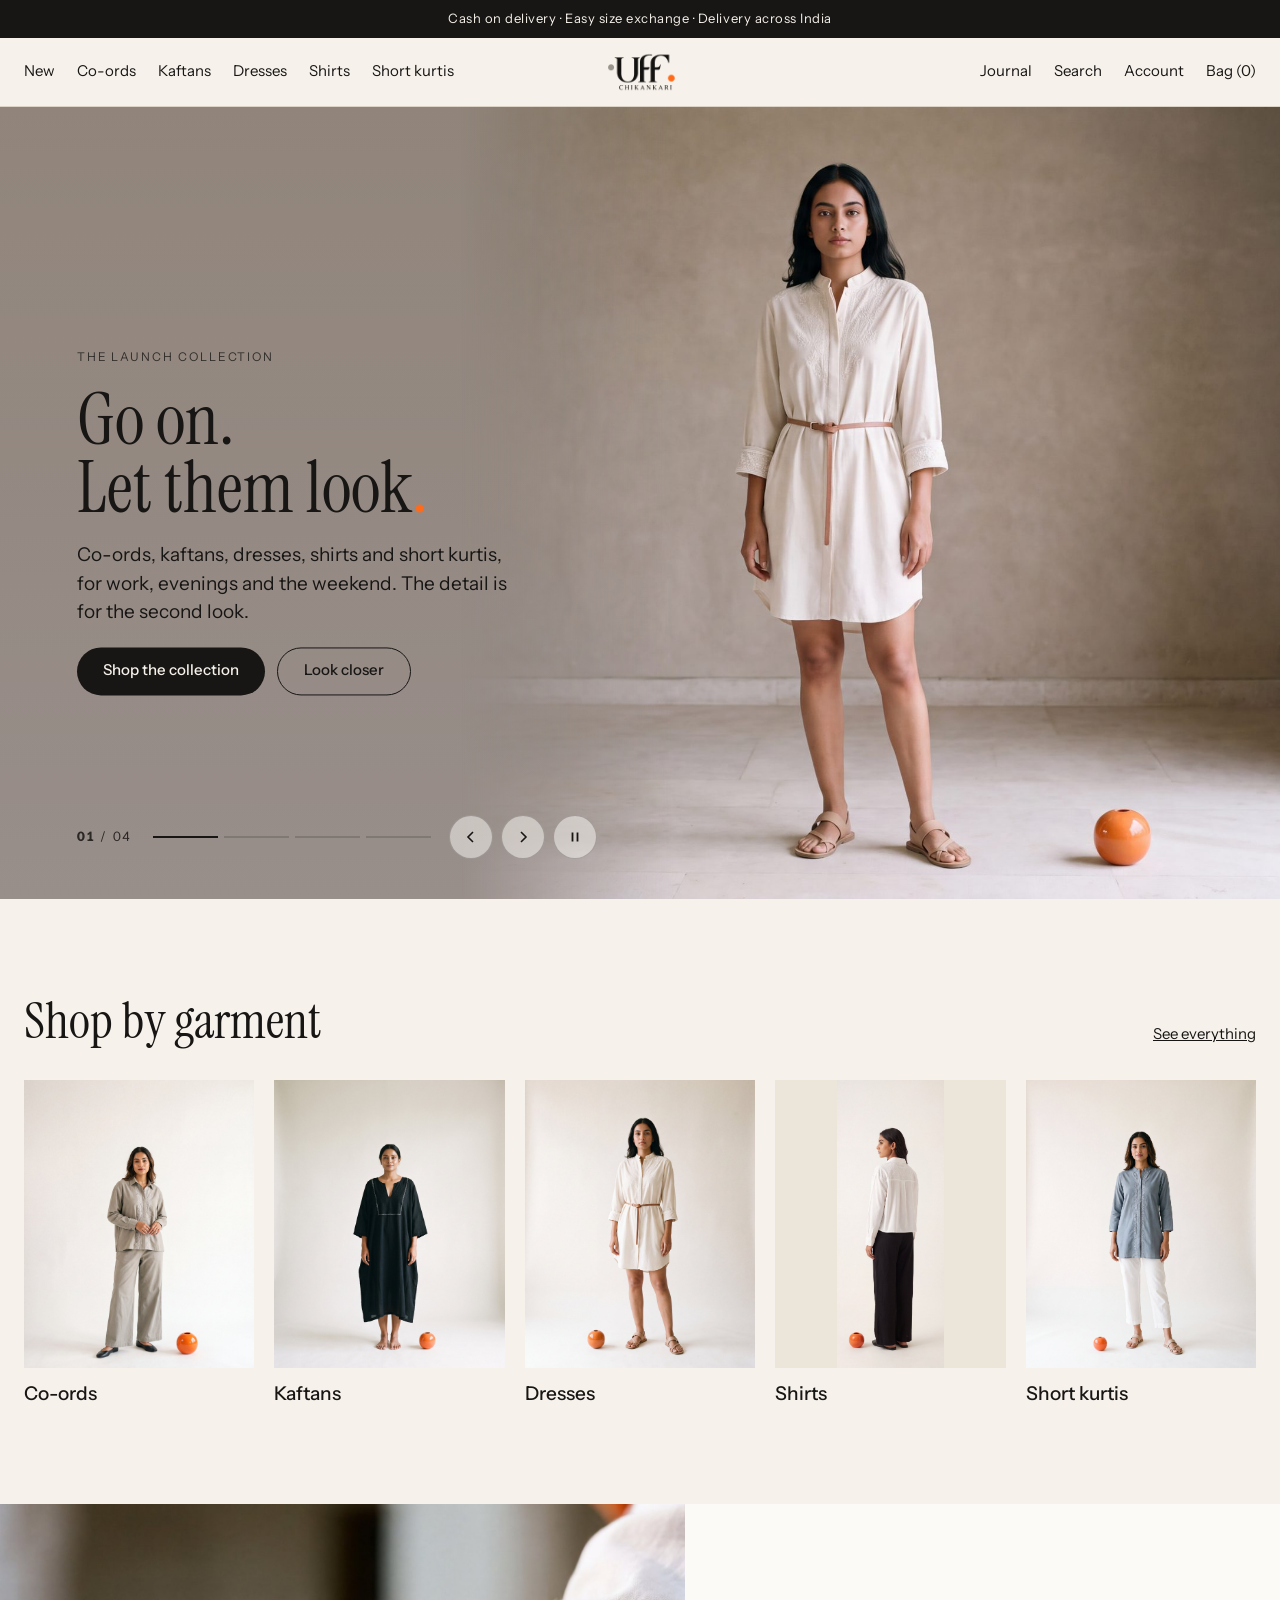
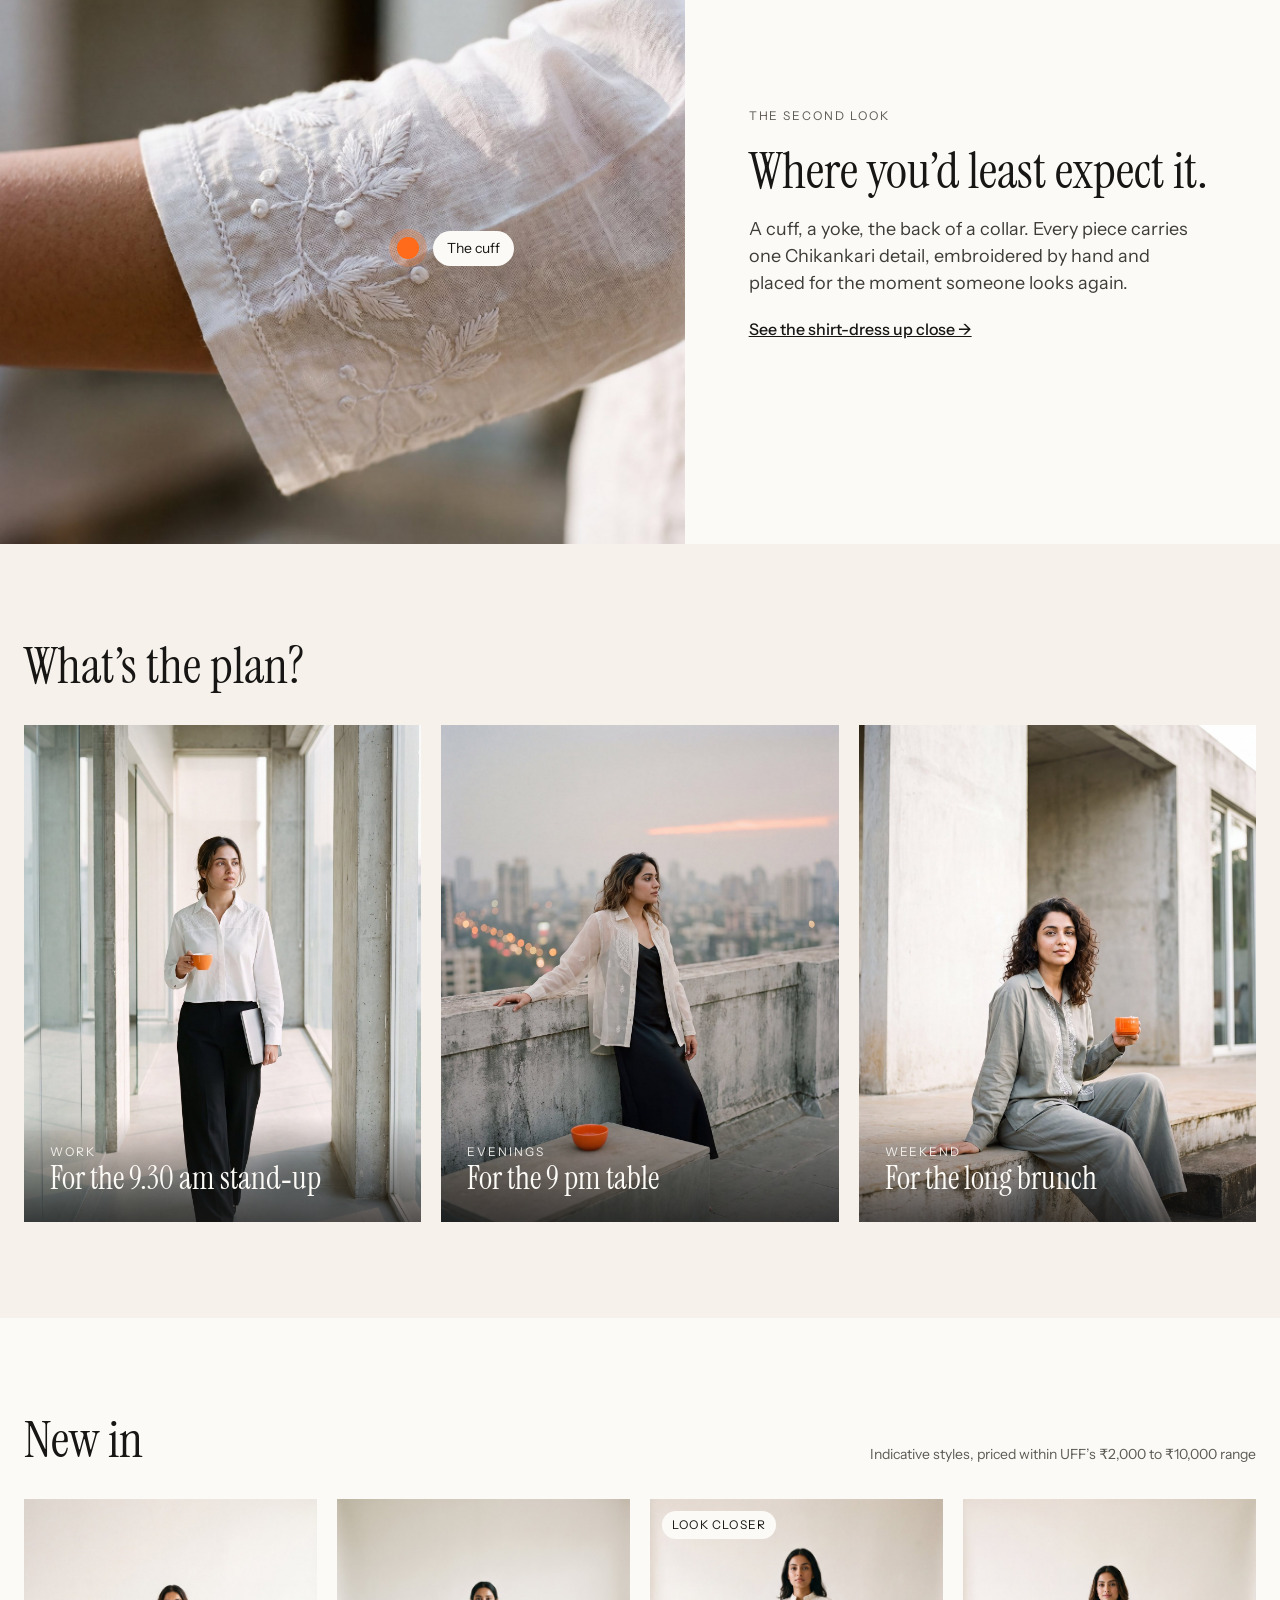
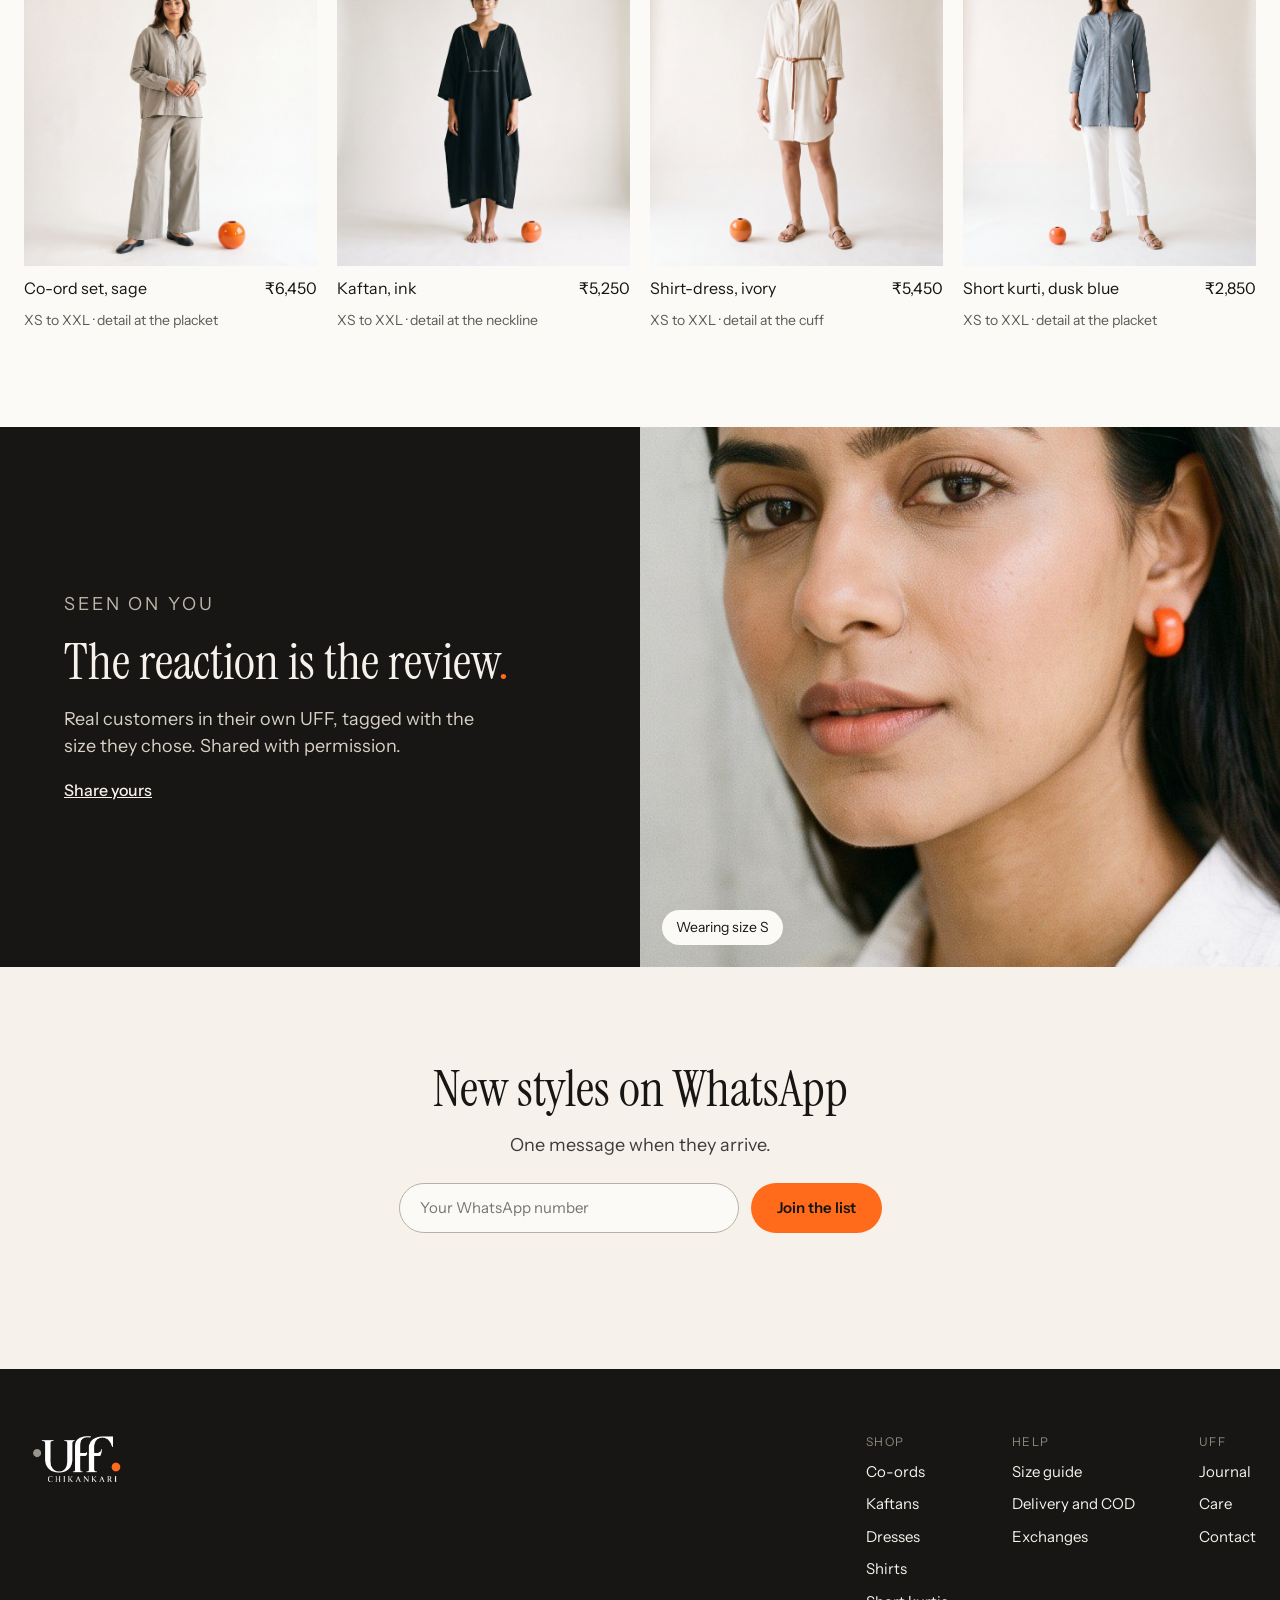
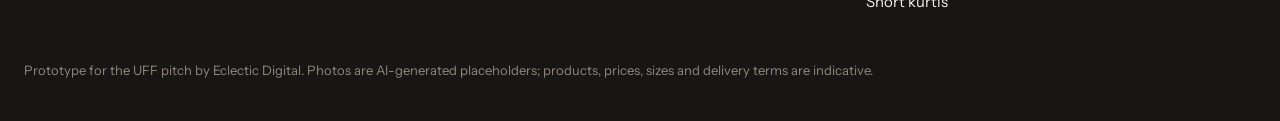
==== commit 923aa28c: "Homepage hero: back to one big full-bleed slide, now a mobile-first 4-slide slider Phones show each " ====
--- a/index.html
+++ b/index.html
@@ -45,45 +45,59 @@
 .top .right{display:flex;gap:22px;justify-content:flex-end;font-size:15px;flex:1 1 0}
 .menu{display:none;width:44px;height:44px;border:0;background:none;padding:0}
 
-/* hero slider: the photo frame is 3:4, so every portrait shows the whole figure; only the sides of a wider photo are trimmed */
-.hero{--h:clamp(540px, min(100svh - 108px, 66vw), 860px);position:relative;display:grid;grid-template-columns:auto minmax(0,1fr);height:var(--h);background:var(--chalk);overflow:hidden}
-.hero .stage{position:relative;width:calc(var(--h) * .75);height:100%;overflow:hidden;background:var(--sand);touch-action:pan-y}
-.hero .stage img{position:absolute;inset:0;width:100%;height:100%;object-fit:cover;opacity:0;transform:scale(1.04);transition:opacity .9s ease, transform 7s ease-out}
-.hero .stage img.on{opacity:1;transform:scale(1)}
-.hero .panel{position:relative;display:flex;flex-direction:column;justify-content:center;gap:40px;padding:48px max(56px, env(safe-area-inset-right,0px)) 48px clamp(40px,6vw,96px)}
-.hero .copies{display:grid}
-.hero .copy{grid-area:1/1;display:flex;flex-direction:column;align-items:flex-start;gap:20px;max-width:520px;opacity:0;visibility:hidden;transform:translateY(14px);transition:opacity .6s ease, transform .6s ease, visibility 0s linear .6s}
+/* hero: mobile-first full-bleed slider. Portrait frames on phones only trim the sides; on desktop the photo box is never
+   wider than the photo, so head and feet always show. */
+.hero{--h:clamp(560px, calc(100svh - 96px), 1100px);position:relative;height:max(var(--h), 125vw);max-height:1400px;overflow:hidden;background:var(--ink);color:var(--on-photo);touch-action:pan-y}
+.hero .slide{position:absolute;inset:0;opacity:0;transition:opacity .9s ease;background:linear-gradient(180deg,var(--t),var(--b))}
+.hero .slide.on{opacity:1}
+.hero .slide img{position:absolute;inset:0;width:100%;height:100%;object-fit:cover;object-position:var(--mp,50% 50%);transform:scale(1.04);transition:transform 7s ease-out}
+.hero .slide.on img{transform:scale(1)}
+.hero .shade{position:absolute;inset:0;background:linear-gradient(0deg,rgba(23,22,20,.82) 0%,rgba(23,22,20,.35) 34%,rgba(23,22,20,0) 56%);pointer-events:none}
+.hero .copies{position:absolute;left:max(20px, env(safe-area-inset-left,0px));right:max(20px, env(safe-area-inset-right,0px));bottom:84px;display:grid}
+.hero .copy{grid-area:1/1;align-self:end;display:flex;flex-direction:column;align-items:flex-start;gap:14px;opacity:0;visibility:hidden;transform:translateY(14px);transition:opacity .6s ease, transform .6s ease, visibility 0s linear .6s}
 .hero .copy.on{opacity:1;visibility:visible;transform:none;transition:opacity .7s ease .15s, transform .7s ease .15s, visibility 0s}
-.hero .ht{font-size:clamp(52px,6vw,92px);line-height:.94}
-.hero .sub{font-size:19px;color:var(--body);max-width:420px}
+.hero .eyebrow{color:rgba(252,250,246,.85)}
+.hero .ht{font-size:clamp(46px,12vw,64px);line-height:.94}
+.hero .sub{display:none;font-size:19px;max-width:440px}
 .hero .btns{display:flex;gap:12px;flex-wrap:wrap}
-.hero .ctrl{display:flex;align-items:center;gap:18px;max-width:520px}
-.hero .count{font-size:13px;letter-spacing:.12em;color:var(--graphite);font-variant-numeric:tabular-nums;min-width:58px}
+.hero .btn.solid{background:var(--paper);color:var(--ink)}
+.hero .btn.line{border:1px solid var(--paper);color:var(--paper)}
+.hero .ctrl{position:absolute;left:max(20px, env(safe-area-inset-left,0px));right:max(20px, env(safe-area-inset-right,0px));bottom:18px;display:flex;align-items:center;gap:12px}
+.hero .count{display:none;font-size:13px;letter-spacing:.12em;font-variant-numeric:tabular-nums;min-width:58px;opacity:.8}
 .hero .bars{display:flex;gap:6px;flex:1 1 auto}
-.hero .bars button{flex:1 1 0;min-width:24px;height:28px;padding:0;border:0;background:none;cursor:pointer;position:relative}
-.hero .bars button::before,.hero .bars button i{content:"";position:absolute;left:0;right:0;top:13px;height:2px;background:var(--line)}
-.hero .bars button i{right:auto;width:0;background:var(--ink)}
+.hero .bars button{flex:1 1 0;min-width:24px;height:44px;padding:0;border:0;background:none;cursor:pointer;position:relative}
+.hero .bars button::before,.hero .bars button i{content:"";position:absolute;left:0;right:0;top:21px;height:2px;background:rgba(252,250,246,.35)}
+.hero .bars button i{right:auto;width:0;background:var(--paper)}
 .hero .bars button.done i{width:100%}
 .hero .bars button.on i{animation:fill var(--dur,6.5s) linear forwards}
 .hero.paused .bars button.on i{animation-play-state:paused}
 .hero.still .bars button.on i{animation:none;width:100%}
 @keyframes fill{from{width:0}to{width:100%}}
 .hero .arrows{display:flex;gap:8px}
-.hero .arrows button{width:44px;height:44px;border-radius:50%;border:1px solid var(--line);background:var(--paper);color:var(--ink);display:flex;align-items:center;justify-content:center;cursor:pointer;padding:0}
-.hero .arrows button:hover{border-color:var(--ink)}
-.hero .next{position:absolute;right:max(56px, env(safe-area-inset-right,0px));bottom:48px;display:flex;align-items:flex-end;gap:14px;border:0;background:none;padding:0;cursor:pointer;text-align:right;font-family:inherit;color:var(--ink)}
-.hero .next span{display:flex;flex-direction:column;gap:2px;font-size:15px}
-.hero .next small{font-size:12px;letter-spacing:.14em;text-transform:uppercase;color:var(--graphite)}
-.hero .next .thumb{width:132px;aspect-ratio:3/4;overflow:hidden;background:var(--sand)}
-.hero .next .thumb img{width:100%;height:100%;object-fit:cover;transition:transform .5s ease}
-.hero .next:hover .thumb img{transform:scale(1.05)}
-@media (max-width:1499px){ .hero .next{display:none} }
+.hero .arrows button{width:44px;height:44px;border-radius:50%;border:1px solid rgba(252,250,246,.55);background:rgba(23,22,20,.18);color:var(--paper);display:flex;align-items:center;justify-content:center;cursor:pointer;padding:0}
+.hero .arrows [data-go]{display:none}
 .vh{position:absolute;width:1px;height:1px;margin:-1px;overflow:hidden;clip:rect(0 0 0 0);white-space:nowrap}
-/* tablets and phones: photo on top at its full 3:4 frame (never cropped top or bottom), copy below */
-@media (max-width:1023px){
-  .hero{--h:auto;display:block;height:auto}
-  .hero .stage{width:min(100%, calc(78svh * .75));height:auto;aspect-ratio:3/4;margin:0 auto}
-  .hero .panel{padding:36px max(32px, env(safe-area-inset-right,0px)) 48px max(32px, env(safe-area-inset-left,0px));gap:32px}
+
+/* desktop: one big slide, photo right, its left edge melting into a backdrop sampled from the photo */
+@media (min-width:1024px){
+  .hero{--h:clamp(560px, calc(100svh - 108px), 860px);height:var(--h);color:var(--ink)}
+  .hero .slide img{left:auto;right:0;width:min(calc(var(--h) * var(--ar)), 64vw);object-position:var(--dp,50% 50%);
+    -webkit-mask-image:linear-gradient(90deg,transparent 0,#000 26%);mask-image:linear-gradient(90deg,transparent 0,#000 26%)}
+  .hero .shade{display:none}
+  .hero .copies{left:max(56px, 6vw);right:auto;top:50%;bottom:auto;transform:translateY(-50%);width:min(460px, 38vw)}
+  .hero .copy{gap:20px}
+  .hero .eyebrow{color:var(--ink);opacity:.78}
+  .hero .ht{font-size:clamp(52px,5.6vw,88px)}
+  .hero .sub{display:block;color:var(--ink)}
+  .hero .btn.solid{background:var(--ink);color:var(--chalk)}
+  .hero .btn.line{border-color:var(--ink);color:var(--ink)}
+  .hero .ctrl{left:max(56px, 6vw);right:auto;bottom:40px;width:min(520px, 44vw);gap:18px}
+  .hero .count{display:block;opacity:.85;color:var(--ink)}
+  .hero .bars button::before{background:rgba(23,22,20,.18)}
+  .hero .bars button i{background:var(--ink)}
+  .hero .arrows [data-go]{display:flex}
+  .hero .arrows button{border-color:rgba(23,22,20,.25);background:rgba(252,250,246,.5);color:var(--ink)}
+  .hero .arrows button:hover{border-color:var(--ink)}
 }
 
 /* sections */
@@ -158,12 +172,6 @@
   .top nav,.top .right a:not(:last-child){display:none}
   .menu{display:flex;align-items:center}
   .top .in{height:60px}
-  .hero .panel{padding:28px max(20px, env(safe-area-inset-right,0px)) 40px max(20px, env(safe-area-inset-left,0px));gap:28px}
-  .hero .ht{font-size:46px}
-  .hero .sub{font-size:17px}
-  .hero .copy{gap:14px}
-  .hero .ctrl{gap:12px}
-  .hero .count{display:none}
   .sec{padding-block:56px}
   .tiles{display:flex;overflow-x:auto;scroll-snap-type:x mandatory;gap:12px;margin-right:calc(-1 * max(24px, env(safe-area-inset-right,0px)));padding-right:24px;scrollbar-width:none}
   .tiles::-webkit-scrollbar{display:none}
@@ -185,7 +193,7 @@
   .seen .pic{min-height:400px}
   footer .links{gap:32px}
 }
-@media (prefers-reduced-motion: reduce){ .tile img,.occ img,.hero .stage img,.hero .copy,.hero .next .thumb img{transition:none} .hero .stage img{transform:none} }
+@media (prefers-reduced-motion: reduce){ .tile img,.occ img,.hero .slide,.hero .slide img,.hero .copy{transition:none} .hero .slide img{transform:none} }
 </style>
 </head>
 <body>
@@ -202,49 +210,45 @@
 <main>
   <section class="hero" id="hero" aria-roledescription="carousel" aria-label="The launch collection">
     <h1 class="vh">UFF, the launch collection</h1>
-    <div class="stage">
-      <img src="img/scroll_hero.jpg" alt="A woman standing in an ivory shirt-dress with a thin tan belt, in a bare concrete room" style="object-position:57% 50%" class="on">
-      <img aria-hidden="true" src="img/work_corridor.jpg" alt="A woman walking down a glass-walled corridor in a cropped white shirt with an embroidered yoke and black trousers, holding a laptop and an orange cup" style="object-position:45% 50%" decoding="async">
-      <img aria-hidden="true" src="img/weekend_coord.jpg" alt="A woman in a grey-green shirt and trouser co-ord with embroidery down the placket, sitting on a concrete ledge outdoors and holding an orange cup" style="object-position:50% 50%" decoding="async">
-      <img aria-hidden="true" src="img/evening_rooftop.jpg" alt="A woman on a rooftop at dusk in a sheer shirt worn open over a black slip dress" style="object-position:40% 50%" decoding="async">
-    </div>
-    <div class="panel">
-      <div class="copies" aria-live="off">
-        <div class="copy on" role="group" aria-roledescription="slide" aria-label="1 of 4: Shirt-dress" data-label="Shirt-dress">
-          <p class="eyebrow">The launch collection</p>
-          <h2 class="ht">Go on.<br>Let them look<span class="dot">.</span></h2>
-          <p class="sub">An ivory shirt-dress, belted at the waist. The detail is at the cuff, for the second look.</p>
-          <div class="btns"><a class="btn solid" href="#shop">Shop the collection</a><a class="btn line" href="shirt-dress.html">Look closer</a></div>
-        </div>
-        <div class="copy" role="group" aria-roledescription="slide" aria-label="2 of 4: Shirt" data-label="Shirt" aria-hidden="true" inert>
-          <p class="eyebrow">Shirts</p>
-          <h2 class="ht">A white shirt that earns a second look<span class="dot">.</span></h2>
-          <p class="sub">Cropped and easy through the body. Look again at the yoke.</p>
-          <div class="btns"><a class="btn solid" href="#shop">Shop shirts</a><a class="btn line" href="#second">See the detail</a></div>
-        </div>
-        <div class="copy" role="group" aria-roledescription="slide" aria-label="3 of 4: Co-ord" data-label="Co-ord" aria-hidden="true" inert>
-          <p class="eyebrow">Co-ords</p>
-          <h2 class="ht">Two pieces.<br>No thinking<span class="dot">.</span></h2>
-          <p class="sub">A shirt and trousers that work as a pair, or apart with what you already own.</p>
-          <div class="btns"><a class="btn solid" href="#shop">Shop co-ords</a></div>
-        </div>
-        <div class="copy" role="group" aria-roledescription="slide" aria-label="4 of 4: Evening layer" data-label="Evening layer" aria-hidden="true" inert>
-          <p class="eyebrow">After six</p>
-          <h2 class="ht">Throw it over anything<span class="dot">.</span></h2>
-          <p class="sub">A sheer shirt worn open over a black slip dress. The detail shows up best against the black.</p>
-          <div class="btns"><a class="btn solid" href="#shop">Shop shirts</a></div>
-        </div>
-      </div>
-      <div class="ctrl">
-        <span class="count" aria-hidden="true"><b>01</b> / 04</span>
-        <div class="bars"><button type="button" aria-label="Show slide 1: Shirt-dress" class="on" aria-current="true"><i></i></button><button type="button" aria-label="Show slide 2: Shirt"><i></i></button><button type="button" aria-label="Show slide 3: Co-ord"><i></i></button><button type="button" aria-label="Show slide 4: Evening layer"><i></i></button></div>
-        <div class="arrows">
-          <button type="button" data-go="-1" aria-label="Previous slide"><svg width="16" height="16" viewBox="0 0 16 16" aria-hidden="true"><path d="M10 3 5 8l5 5" stroke="currentColor" stroke-width="1.6" fill="none"/></svg></button>
-          <button type="button" data-go="1" aria-label="Next slide"><svg width="16" height="16" viewBox="0 0 16 16" aria-hidden="true"><path d="m6 3 5 5-5 5" stroke="currentColor" stroke-width="1.6" fill="none"/></svg></button>
-          <button type="button" data-pause aria-label="Pause slides"><svg width="16" height="16" viewBox="0 0 16 16" aria-hidden="true"><path class="ic-pause" d="M5.5 3.5v9M10.5 3.5v9" stroke="currentColor" stroke-width="1.8"/><path class="ic-play" d="M5 3.2v9.6L12.5 8z" fill="currentColor" style="display:none"/></svg></button>
-        </div>
-      </div>
-      <button class="next" type="button" data-go="1" tabindex="-1" aria-hidden="true"><span><small>Next</small><b class="nl">Shirt</b></span><div class="thumb"><img src="img/work_corridor.jpg" alt="" style="object-position:45% 50%"></div></button>
+    <div class="slide on" style="--t:#91857b;--b:#988e8a;--mp:50% 30%;--dp:55% 50%;--ar:1.786"><picture><source media="(min-width:1024px)" srcset="img/scroll_hero.jpg"><img src="img/hero_mobile.jpg" alt="A woman standing in a pale shirt-dress in a bare concrete room"></picture></div>
+    <div class="slide" style="--t:#c5cdce;--b:#bfc5c2;--mp:48% 50%;--dp:50% 50%;--ar:.806" aria-hidden="true"><picture><img src="img/work_corridor.jpg" alt="A woman walking down a glass-walled corridor in a cropped white shirt with an embroidered yoke and black trousers, holding a laptop and an orange cup" decoding="async"></picture></div>
+    <div class="slide" style="--t:#958e84;--b:#b9aea5;--mp:50% 50%;--dp:50% 50%;--ar:.806" aria-hidden="true"><picture><img src="img/weekend_coord.jpg" alt="A woman in a grey-green shirt and trouser co-ord with embroidery down the placket, sitting on a concrete ledge outdoors and holding an orange cup" decoding="async"></picture></div>
+    <div class="slide" style="--t:#a9aaac;--b:#777674;--mp:42% 50%;--dp:50% 50%;--ar:.806" aria-hidden="true"><picture><img src="img/evening_rooftop.jpg" alt="A woman on a rooftop at dusk in a sheer shirt worn open over a black slip dress" decoding="async"></picture></div>
+    <div class="shade"></div>
+    <div class="copies" aria-live="off">
+      <div class="copy on" role="group" aria-roledescription="slide" aria-label="1 of 4: Shirt-dress">
+        <p class="eyebrow">The launch collection</p>
+        <h2 class="ht">Go on.<br>Let them look<span class="dot">.</span></h2>
+        <p class="sub">Co-ords, kaftans, dresses, shirts and short kurtis, for work, evenings and the weekend. The detail is for the second look.</p>
+        <div class="btns"><a class="btn solid" href="#shop">Shop the collection</a><a class="btn line" href="shirt-dress.html">Look closer</a></div>
+      </div>
+      <div class="copy" role="group" aria-roledescription="slide" aria-label="2 of 4: Shirt" aria-hidden="true" inert>
+        <p class="eyebrow">Shirts</p>
+        <h2 class="ht">A white shirt that earns a second look<span class="dot">.</span></h2>
+        <p class="sub">Cropped and easy through the body. Look again at the yoke.</p>
+        <div class="btns"><a class="btn solid" href="#shop">Shop shirts</a></div>
+      </div>
+      <div class="copy" role="group" aria-roledescription="slide" aria-label="3 of 4: Co-ord" aria-hidden="true" inert>
+        <p class="eyebrow">Co-ords</p>
+        <h2 class="ht">Two pieces.<br>No thinking<span class="dot">.</span></h2>
+        <p class="sub">A shirt and trousers that work as a pair, or apart with what you already own.</p>
+        <div class="btns"><a class="btn solid" href="#shop">Shop co-ords</a></div>
+      </div>
+      <div class="copy" role="group" aria-roledescription="slide" aria-label="4 of 4: Evening layer" aria-hidden="true" inert>
+        <p class="eyebrow">After six</p>
+        <h2 class="ht">Throw it over anything<span class="dot">.</span></h2>
+        <p class="sub">A sheer shirt worn open over a black slip dress. The detail shows up best against the black.</p>
+        <div class="btns"><a class="btn solid" href="#shop">Shop shirts</a></div>
+      </div>
+    </div>
+    <div class="ctrl">
+      <span class="count" aria-hidden="true"><b>01</b> / 04</span>
+      <div class="bars"><button type="button" aria-label="Show slide 1: Shirt-dress" class="on" aria-current="true"><i></i></button><button type="button" aria-label="Show slide 2: Shirt"><i></i></button><button type="button" aria-label="Show slide 3: Co-ord"><i></i></button><button type="button" aria-label="Show slide 4: Evening layer"><i></i></button></div>
+      <div class="arrows">
+        <button type="button" data-go="-1" aria-label="Previous slide"><svg width="16" height="16" viewBox="0 0 16 16" aria-hidden="true"><path d="M10 3 5 8l5 5" stroke="currentColor" stroke-width="1.6" fill="none"/></svg></button>
+        <button type="button" data-go="1" aria-label="Next slide"><svg width="16" height="16" viewBox="0 0 16 16" aria-hidden="true"><path d="m6 3 5 5-5 5" stroke="currentColor" stroke-width="1.6" fill="none"/></svg></button>
+        <button type="button" data-pause aria-label="Pause slides"><svg width="16" height="16" viewBox="0 0 16 16" aria-hidden="true"><path class="ic-pause" d="M5.5 3.5v9M10.5 3.5v9" stroke="currentColor" stroke-width="1.8"/><path class="ic-play" d="M5 3.2v9.6L12.5 8z" fill="currentColor" style="display:none"/></svg></button>
+      </div>
     </div>
   </section>
 
@@ -338,12 +342,11 @@
 <script>
 (function(){
   var hero=document.getElementById('hero'); if(!hero) return;
-  var imgs=hero.querySelectorAll('.stage img'), copies=hero.querySelectorAll('.copy'), bars=hero.querySelectorAll('.bars button');
-  var count=hero.querySelector('.count b'), nextLab=hero.querySelector('.next .nl'), nextImg=hero.querySelector('.next img');
-  var copiesWrap=hero.querySelector('.copies'), pauseBtn=hero.querySelector('[data-pause]'), icPause=pauseBtn.querySelector('.ic-pause'), icPlay=pauseBtn.querySelector('.ic-play');
-  var n=imgs.length, i=0, timer=null, DUR=6500;
-  var still=window.matchMedia('(prefers-reduced-motion: reduce)').matches;
-  var userPaused=still, hover=false, focus=false;
+  var slides=hero.querySelectorAll('.slide'), copies=hero.querySelectorAll('.copy'), bars=hero.querySelectorAll('.bars button');
+  var count=hero.querySelector('.count b'), copiesWrap=hero.querySelector('.copies');
+  var pauseBtn=hero.querySelector('[data-pause]'), icPause=pauseBtn.querySelector('.ic-pause'), icPlay=pauseBtn.querySelector('.ic-play');
+  var n=slides.length, i=0, timer=null, DUR=6500;
+  var userPaused=window.matchMedia('(prefers-reduced-motion: reduce)').matches, hover=false, focus=false;
   hero.style.setProperty('--dur', DUR+'ms');
   function setPauseUI(){
     pauseBtn.setAttribute('aria-label', userPaused?'Play slides':'Pause slides');
@@ -357,42 +360,33 @@
     i=(k+n)%n;
     for(var j=0;j<n;j++){
       var on=j===i;
-      imgs[j].classList.toggle('on',on);
-      if(on) imgs[j].removeAttribute('aria-hidden'); else imgs[j].setAttribute('aria-hidden','true');
-      copies[j].classList.toggle('on',on);
-      copies[j].inert=!on;
+      slides[j].classList.toggle('on',on);
+      if(on) slides[j].removeAttribute('aria-hidden'); else slides[j].setAttribute('aria-hidden','true');
+      copies[j].classList.toggle('on',on); copies[j].inert=!on;
       if(on) copies[j].removeAttribute('aria-hidden'); else copies[j].setAttribute('aria-hidden','true');
       bars[j].classList.toggle('on',on); bars[j].classList.toggle('done',j<i);
       if(on) bars[j].setAttribute('aria-current','true'); else bars[j].removeAttribute('aria-current');
       var b=bars[j].querySelector('i'); b.style.animation='none'; void b.offsetWidth; b.style.animation='';
     }
-    // focus was on a link in the slide that just left: keep it in the carousel, on this slide's bar
     if(moveFocus) bars[i].focus({preventScroll:true});
     count.textContent=(i+1<10?'0':'')+(i+1);
-    var nx=(i+1)%n;
-    nextLab.textContent=copies[nx].getAttribute('data-label');
-    nextImg.src=imgs[nx].getAttribute('src'); nextImg.style.objectPosition=imgs[nx].style.objectPosition;
     arm();
   }
-  // resuming restarts the current slide, so the progress bar and the timer stay in step
   function resume(){ if(running()) show(i); else arm(); }
   bars.forEach(function(b,k){ b.addEventListener('click',function(){ show(k); }); });
   hero.querySelectorAll('[data-go]').forEach(function(b){ b.addEventListener('click',function(){ show(i+parseInt(b.getAttribute('data-go'),10)); }); });
   pauseBtn.addEventListener('click',function(){ userPaused=!userPaused; setPauseUI(); resume(); });
-  // hover pauses for a mouse only, and focus pauses for keyboard focus only, so a tap or click never stops autoplay for good
+  // hover pauses for a mouse only and focus for keyboard focus only, so a tap never stops autoplay for good
   hero.addEventListener('pointerenter',function(e){ if(e.pointerType==='mouse'){ hover=true; arm(); } });
   hero.addEventListener('pointerleave',function(e){ if(e.pointerType==='mouse'){ hover=false; resume(); } });
   hero.addEventListener('focusin',function(e){ var kb=false; try{ kb=e.target.matches(':focus-visible'); }catch(_){} if(kb){ focus=true; arm(); } });
   hero.addEventListener('focusout',function(e){ if(!hero.contains(e.relatedTarget)){ focus=false; resume(); } });
   document.addEventListener('visibilitychange',function(){ resume(); });
-  hero.addEventListener('keydown',function(e){
-    if(e.target.closest && e.target.closest('input,textarea')) return;
-    if(e.key==='ArrowRight'){ e.preventDefault(); show(i+1); } else if(e.key==='ArrowLeft'){ e.preventDefault(); show(i-1); }
-  });
-  var stage=hero.querySelector('.stage'), x0=null, y0=null;
-  stage.addEventListener('pointerdown',function(e){ x0=e.clientX; y0=e.clientY; });
-  stage.addEventListener('pointerup',function(e){ if(x0===null) return; var dx=e.clientX-x0, dy=e.clientY-y0; x0=null; if(Math.abs(dx)>40 && Math.abs(dx)>Math.abs(dy)) show(i+(dx<0?1:-1)); });
-  stage.addEventListener('pointercancel',function(){ x0=null; });
+  hero.addEventListener('keydown',function(e){ if(e.key==='ArrowRight'){ e.preventDefault(); show(i+1); } else if(e.key==='ArrowLeft'){ e.preventDefault(); show(i-1); } });
+  var x0=null, y0=null;
+  hero.addEventListener('pointerdown',function(e){ if(e.target.closest('a,button')) return; x0=e.clientX; y0=e.clientY; });
+  hero.addEventListener('pointerup',function(e){ if(x0===null) return; var dx=e.clientX-x0, dy=e.clientY-y0; x0=null; if(Math.abs(dx)>40 && Math.abs(dx)>Math.abs(dy)) show(i+(dx<0?1:-1)); });
+  hero.addEventListener('pointercancel',function(){ x0=null; });
   setPauseUI(); arm();
 })();
 document.getElementById('join').addEventListener('submit', function(e){
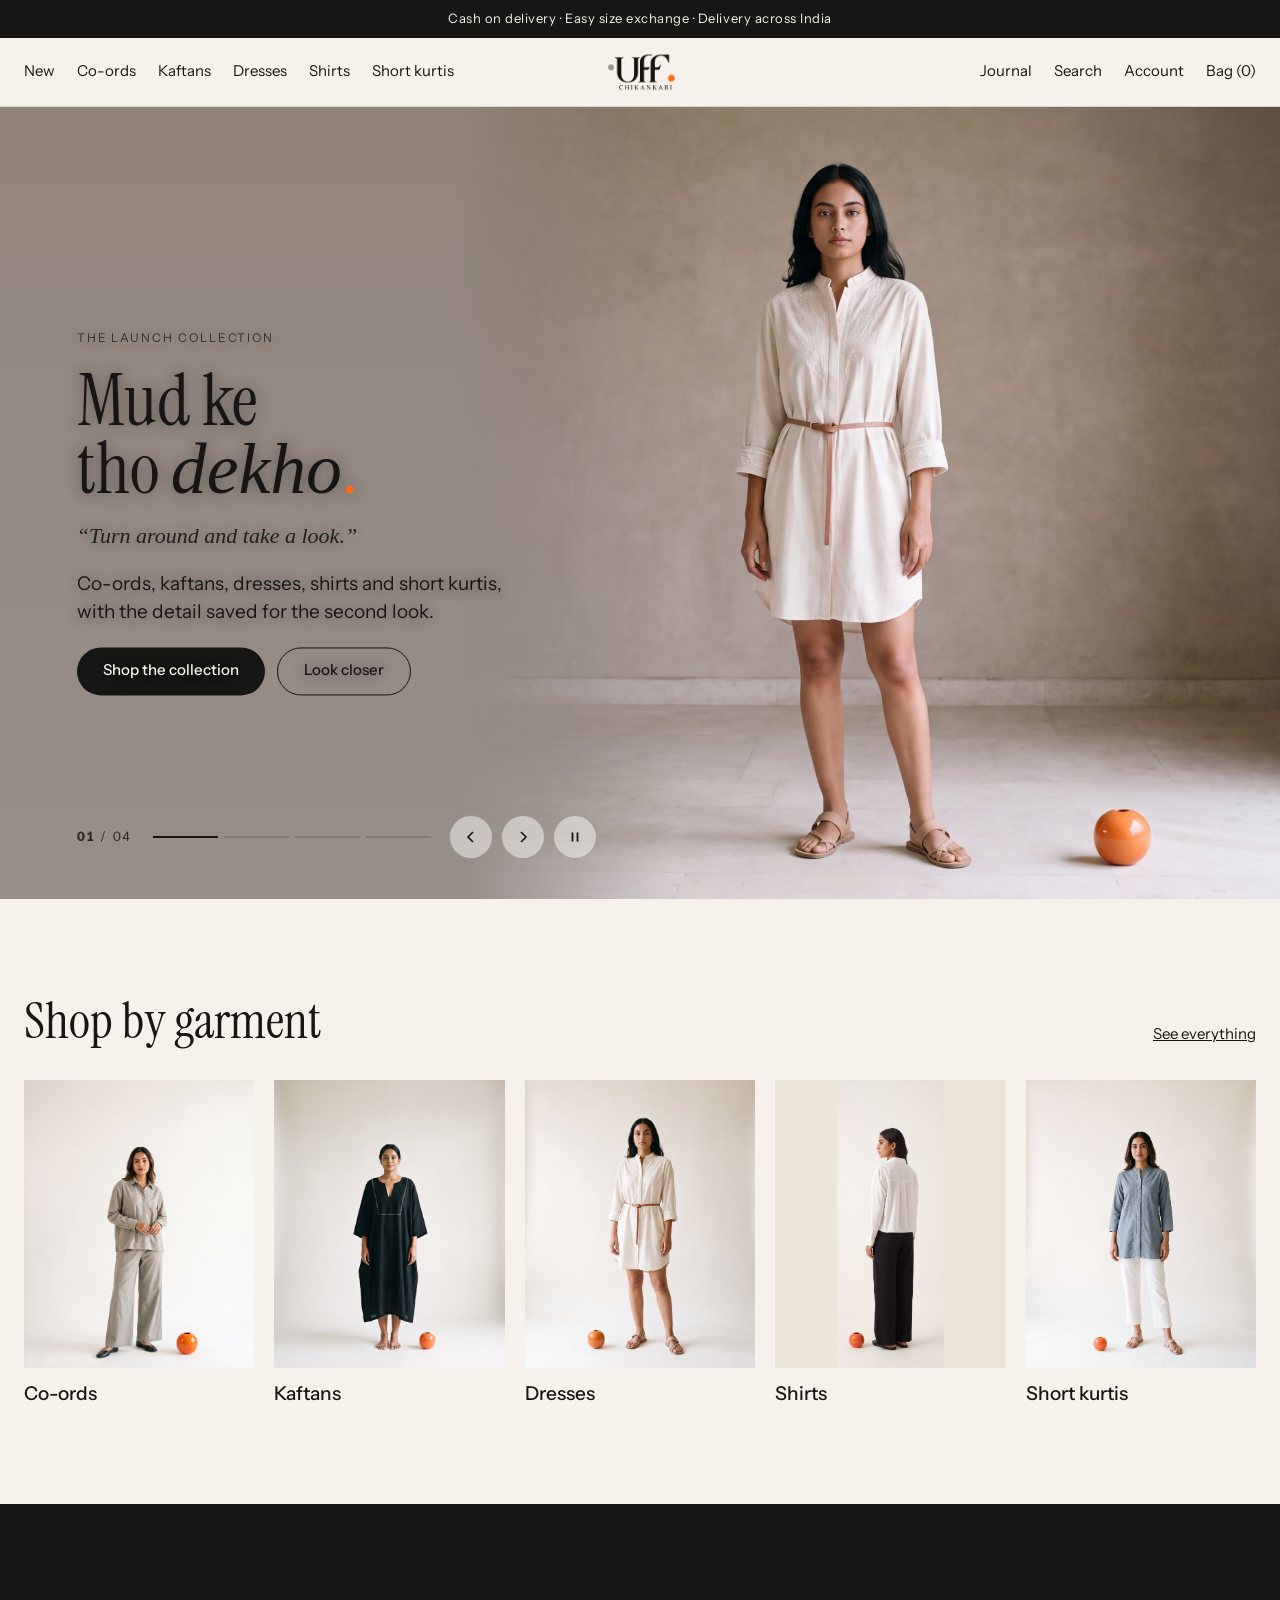
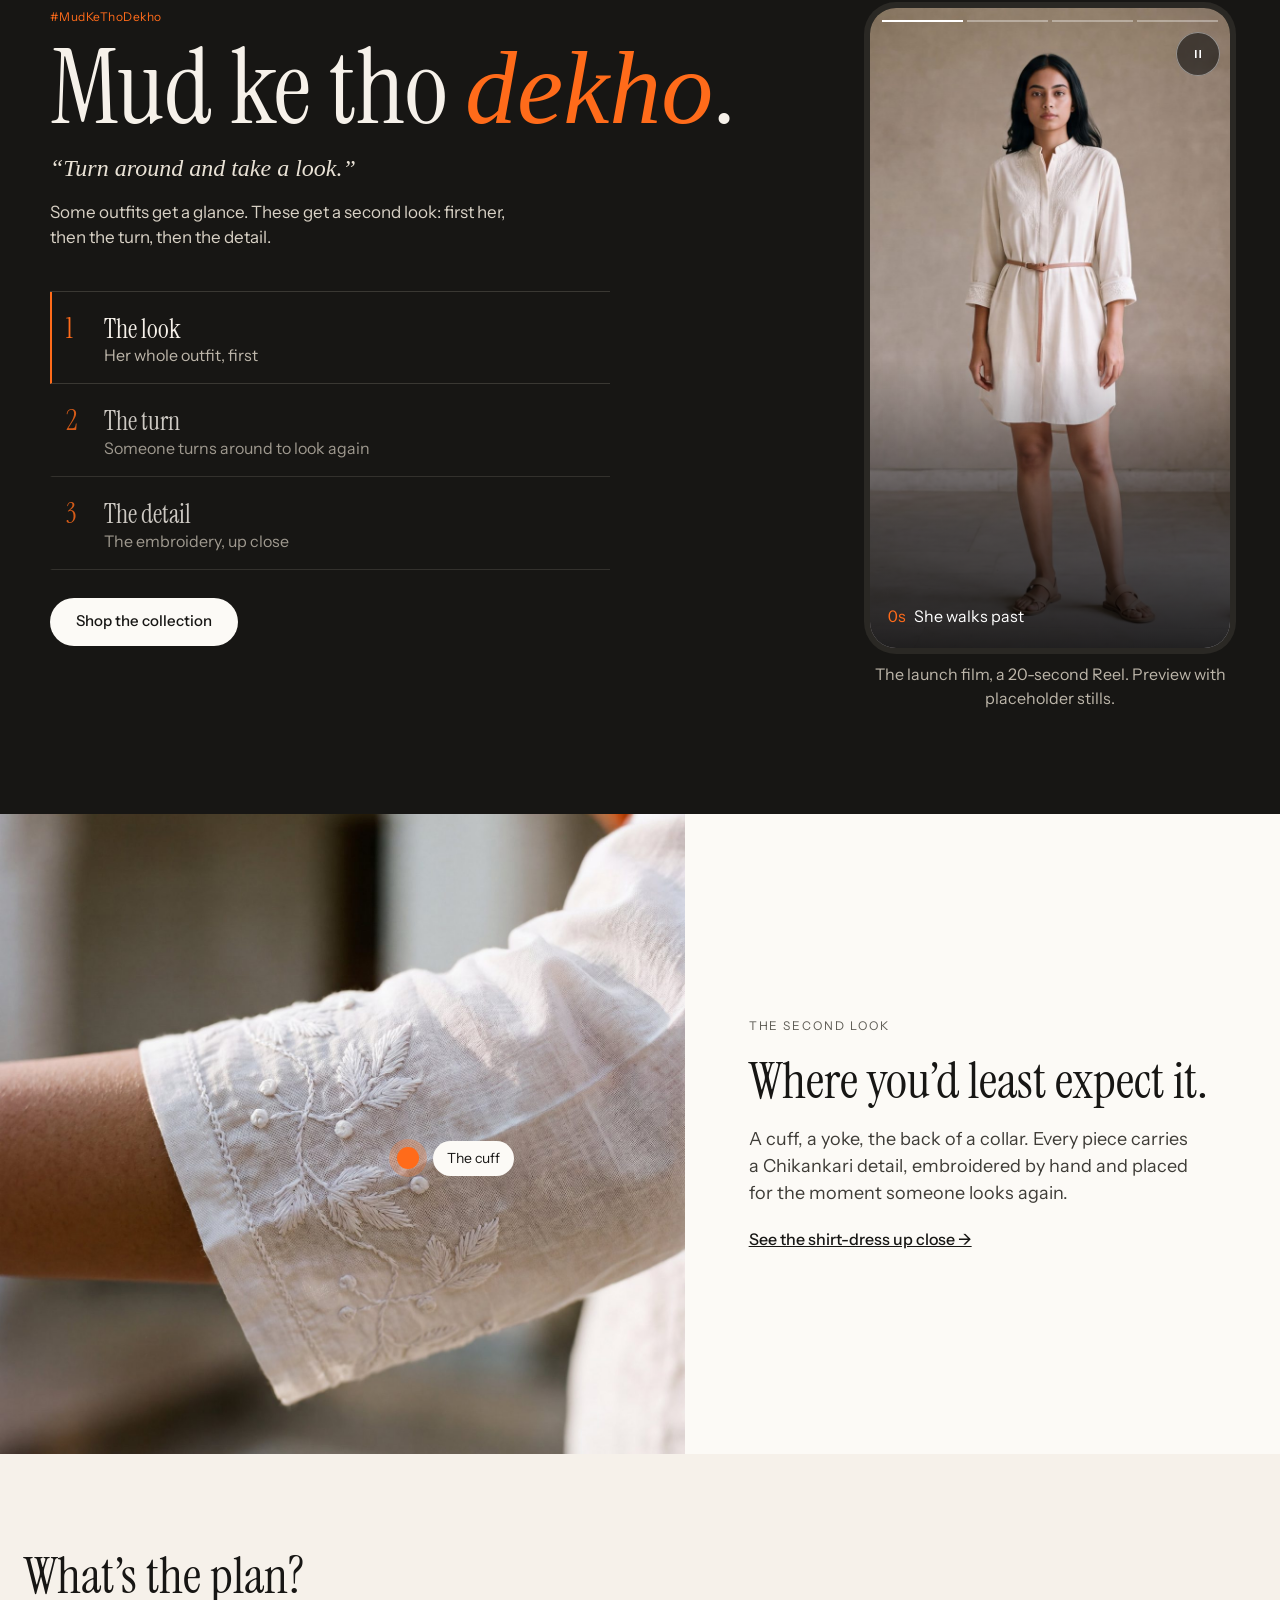
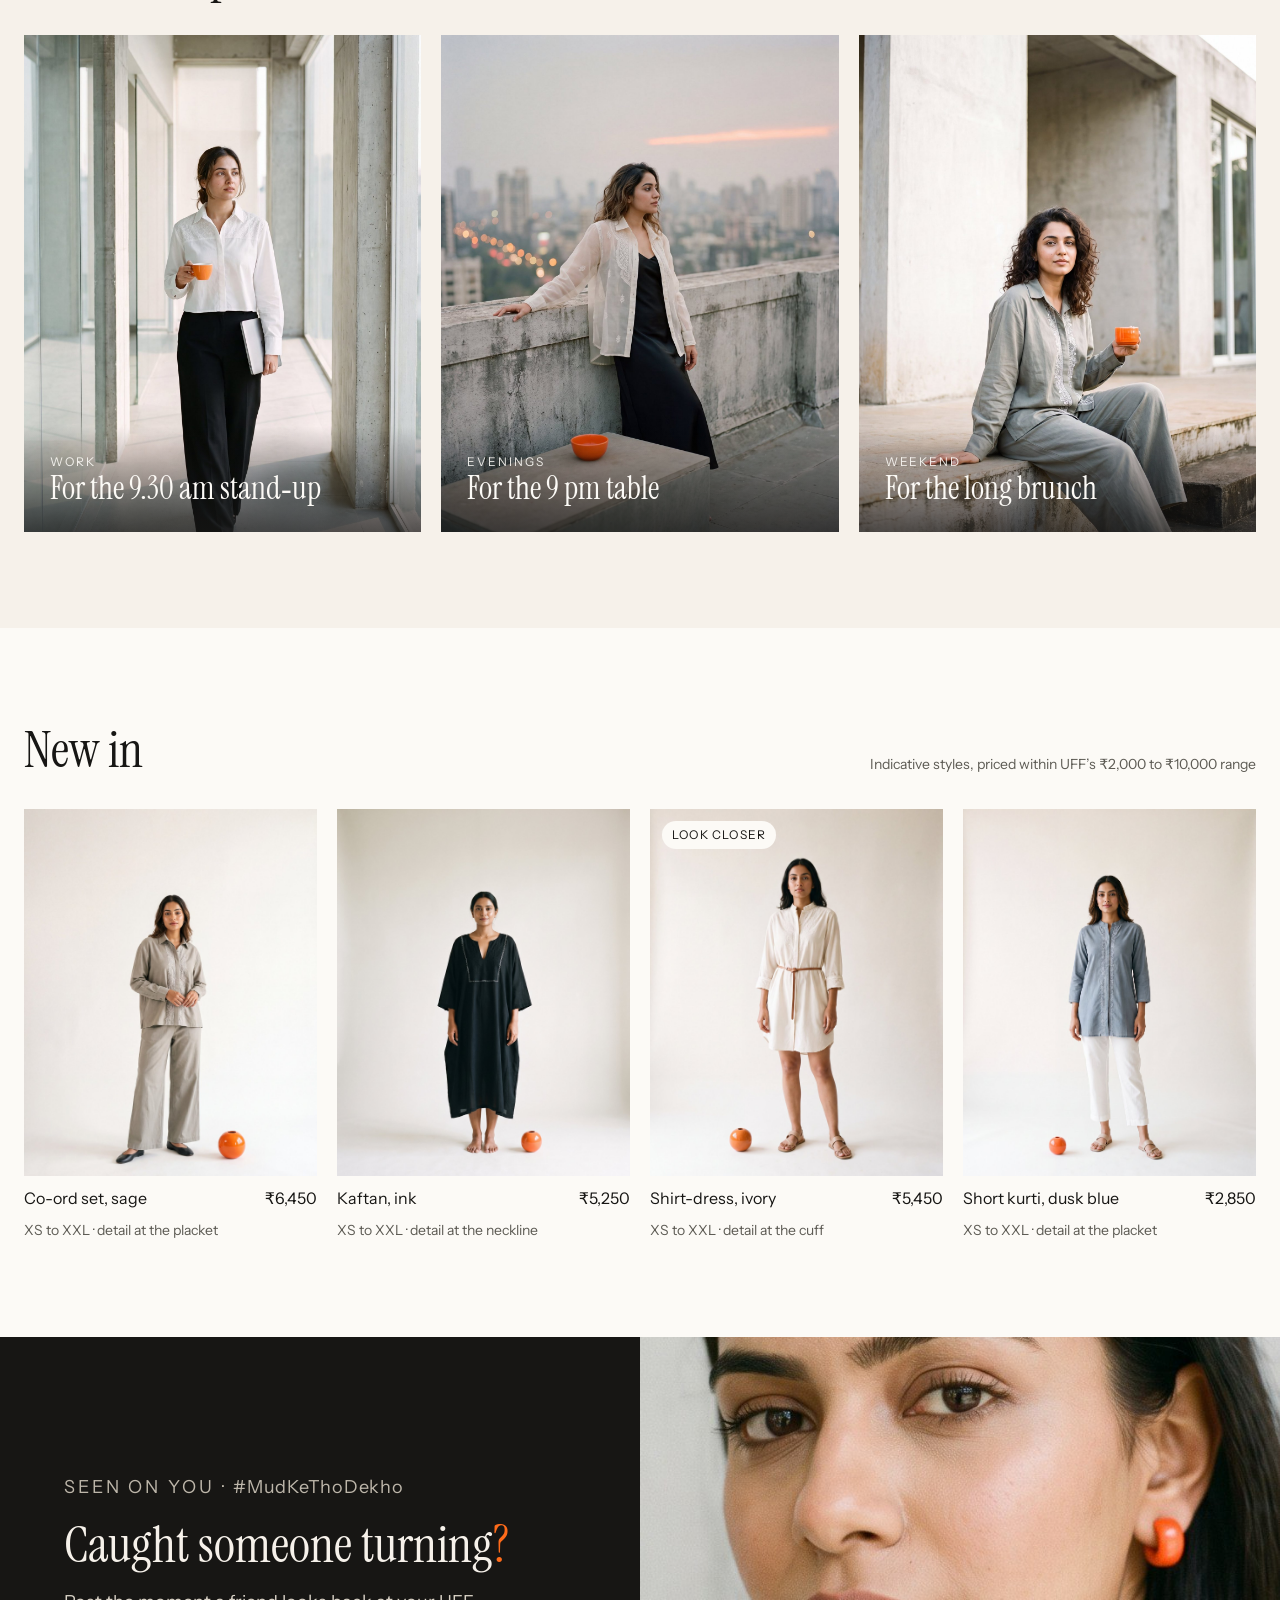
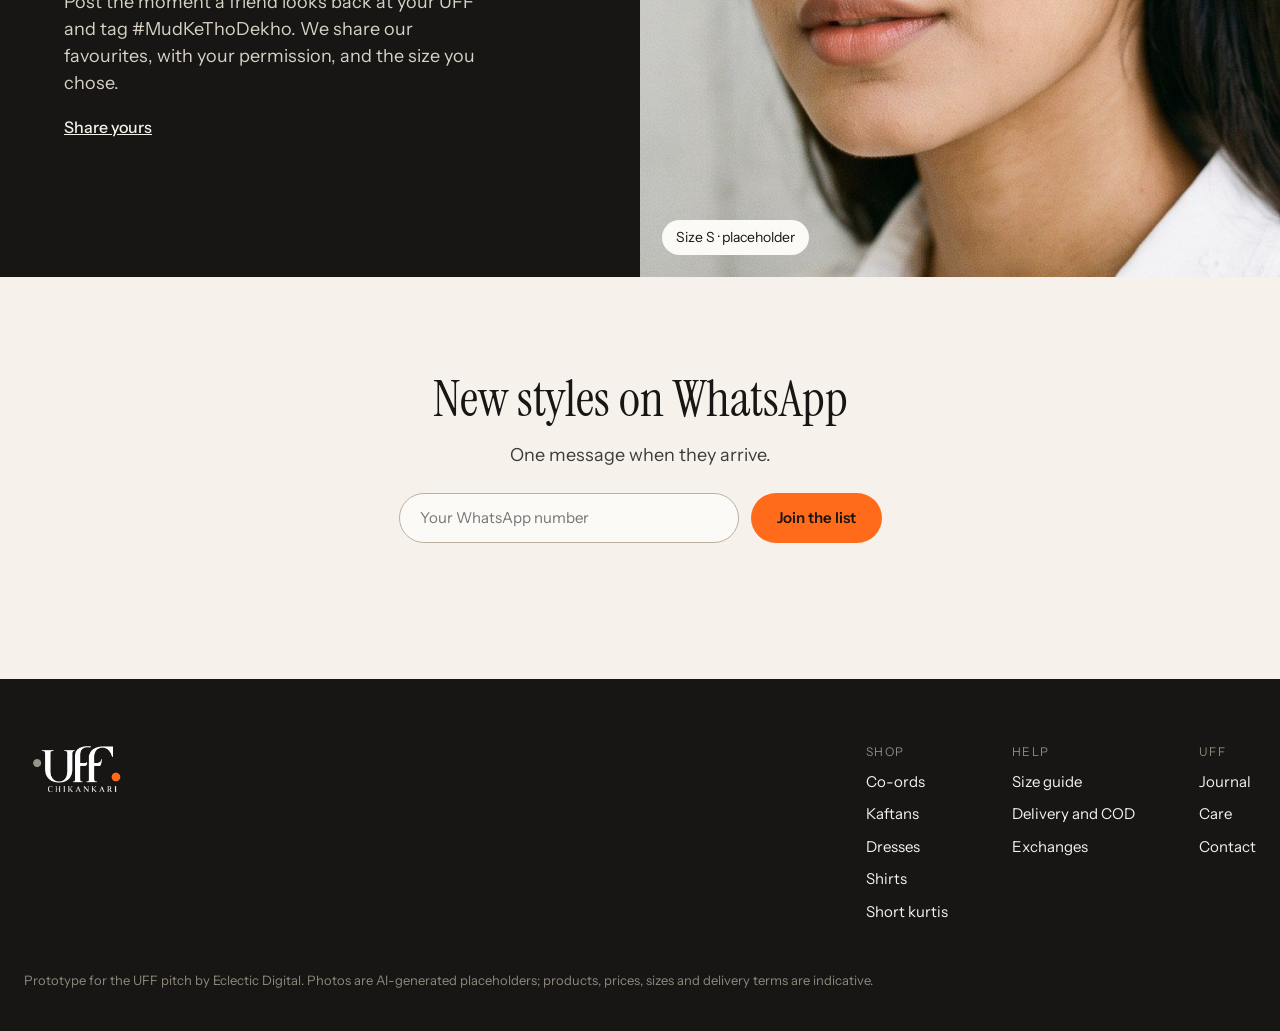
==== commit 7d4aede6: "Bring the Mud ke tho dekho campaign into the store demo Hero line, a campaign band with a launch-fil" ====
--- a/index.html
+++ b/index.html
@@ -52,7 +52,8 @@
 .hero .slide.on{opacity:1}
 .hero .slide img{position:absolute;inset:0;width:100%;height:100%;object-fit:cover;object-position:var(--mp,50% 50%);transform:scale(1.04);transition:transform 7s ease-out}
 .hero .slide.on img{transform:scale(1)}
-.hero .shade{position:absolute;inset:0;background:linear-gradient(0deg,rgba(23,22,20,.82) 0%,rgba(23,22,20,.35) 34%,rgba(23,22,20,0) 56%);pointer-events:none}
+.hero .shade{position:absolute;inset:0;background:linear-gradient(0deg,rgba(23,22,20,.86) 0%,rgba(23,22,20,.58) 42%,rgba(23,22,20,0) 70%);pointer-events:none}
+.hero .copy{text-shadow:0 1px 14px rgba(23,22,20,.45)}
 .hero .copies{position:absolute;left:max(20px, env(safe-area-inset-left,0px));right:max(20px, env(safe-area-inset-right,0px));bottom:84px;display:grid}
 .hero .copy{grid-area:1/1;align-self:end;display:flex;flex-direction:column;align-items:flex-start;gap:14px;opacity:0;visibility:hidden;transform:translateY(14px);transition:opacity .6s ease, transform .6s ease, visibility 0s linear .6s}
 .hero .copy.on{opacity:1;visibility:visible;transform:none;transition:opacity .7s ease .15s, transform .7s ease .15s, visibility 0s}
@@ -76,6 +77,55 @@
 .hero .arrows{display:flex;gap:8px}
 .hero .arrows button{width:44px;height:44px;border-radius:50%;border:1px solid rgba(252,250,246,.55);background:rgba(23,22,20,.18);color:var(--paper);display:flex;align-items:center;justify-content:center;cursor:pointer;padding:0}
 .hero .arrows [data-go]{display:none}
+/* Mud ke tho dekho: the campaign band. Text, then a 9:16 preview of the launch film playing its three beats, then the beats. */
+.hero em,.mkd em{font-style:italic}
+.hero .tr{font-family:var(--f-display);font-style:italic;font-size:22px;line-height:1.2;opacity:.92}
+.mkd{background:var(--ink);color:var(--chalk);padding:64px max(20px, env(safe-area-inset-right,0px)) 72px max(20px, env(safe-area-inset-left,0px))}
+.mkd .in{max-width:1180px;margin:0 auto;display:grid;grid-template-columns:minmax(0,1fr);gap:32px}
+.mkd .head{display:flex;flex-direction:column;align-items:flex-start;justify-content:flex-start;flex-wrap:nowrap;margin:0;gap:14px}
+.mkd .eyebrow{color:var(--orange)}
+.mkd h2{font-size:clamp(52px,13vw,104px);line-height:.92}
+.mkd h2 em{color:var(--orange)}
+.mkd .tr{font-family:var(--f-display);font-style:italic;font-size:24px;color:#E9E2D6}
+.mkd .body{font-size:17px;color:#D8D1C5;max-width:460px}
+.mkd .beats{list-style:none;margin:0;padding:0;display:flex;flex-direction:column;border-top:1px solid #3A3833;align-self:stretch;max-width:560px}
+.mkd .beats li{display:flex;gap:16px;align-items:baseline;padding:16px 0 16px 14px;border-bottom:1px solid #3A3833;border-left:2px solid transparent;opacity:.82;transition:opacity .4s ease, border-color .4s ease}
+.mkd .beats li.on{opacity:1;border-left-color:var(--orange)}
+.mkd .beats span{font-family:var(--f-display);font-size:28px;color:var(--orange);min-width:22px}
+.mkd .beats b{display:block;font-family:var(--f-display);font-weight:400;font-size:26px;line-height:1.1}
+.mkd .beats small{display:block;font-size:16px;color:#BDB6AA}
+.mkd .foot{display:flex;flex-direction:column;gap:28px;align-items:flex-start}
+.reel{margin:0 auto;width:min(82vw, 340px)}
+.reel .ph{position:relative;aspect-ratio:9/16;border-radius:26px;overflow:hidden;background:#000;box-shadow:0 0 0 6px #2A2824}
+.reel .fr{position:absolute;inset:0;opacity:0;transition:opacity .5s ease}
+.reel .fr.on{opacity:1}
+.reel .fr img{width:100%;height:100%;object-fit:cover;transform:scale(1.06);transition:transform 2.6s ease-out}
+.reel .fr.on img{transform:scale(1)}
+.reel .fr::after{content:"";position:absolute;inset:0;background:linear-gradient(0deg,rgba(0,0,0,.85) 0%,rgba(0,0,0,.6) 18%,rgba(0,0,0,0) 45%)}
+.reel .cap{position:absolute;left:18px;right:18px;bottom:20px;z-index:1;font-size:16px;color:#fff}
+.reel .cap i{font-style:normal;color:var(--orange);margin-right:8px;font-variant-numeric:tabular-nums}
+.reel .end{display:flex;flex-direction:column;align-items:center;justify-content:center;gap:16px;background:var(--ink);text-align:center}
+.reel .end::after{display:none}
+.reel .end b{font-family:var(--f-display);font-weight:400;font-size:44px;line-height:.95;color:var(--chalk)}
+.reel .end b em{color:var(--orange)}
+.reel .end img{width:auto;height:44px;transform:none}
+.reel .segs{position:absolute;left:12px;right:12px;top:12px;z-index:2;display:flex;gap:4px}
+.reel .segs i{flex:1;height:2px;background:rgba(255,255,255,.35);overflow:hidden;position:relative}
+.reel .segs i::after{content:"";position:absolute;inset:0;width:0;background:#fff}
+.reel .segs i.done::after{width:100%}
+.reel .segs i.on::after{animation:fill var(--fdur,2.4s) linear forwards}
+.reel.paused .segs i.on::after{animation-play-state:paused}
+.reel .tl{position:absolute;right:10px;top:24px;z-index:2;width:44px;height:44px;border:0;border-radius:50%;background:rgba(23,22,20,.65);box-shadow:inset 0 0 0 1px rgba(255,255,255,.45);color:#fff;display:flex;align-items:center;justify-content:center;cursor:pointer;padding:0}
+.reel figcaption{margin-top:14px;font-size:16px;color:#BDB6AA;text-align:center}
+@media (min-width:900px){
+  .mkd{padding-block:104px}
+  .mkd .in{grid-template-columns:minmax(0,1fr) auto;grid-template-rows:auto 1fr;column-gap:80px;row-gap:40px;align-items:start}
+  .mkd .head{grid-column:1;grid-row:1}
+  .mkd .foot{grid-column:1;grid-row:2}
+  .reel{grid-column:2;grid-row:1 / span 2;width:360px}
+}
+@media (prefers-reduced-motion: reduce){ .reel .fr,.reel .fr img,.mkd .beats li{transition:none} .reel .fr img{transform:none} }
+.tag-h{text-transform:none;letter-spacing:.04em}
 .vh{position:absolute;width:1px;height:1px;margin:-1px;overflow:hidden;clip:rect(0 0 0 0);white-space:nowrap}
 
 /* desktop: one big slide, photo right, its left edge melting into a backdrop sampled from the photo */
@@ -218,8 +268,9 @@
     <div class="copies" aria-live="off">
       <div class="copy on" role="group" aria-roledescription="slide" aria-label="1 of 4: Shirt-dress">
         <p class="eyebrow">The launch collection</p>
-        <h2 class="ht">Go on.<br>Let them look<span class="dot">.</span></h2>
-        <p class="sub">Co-ords, kaftans, dresses, shirts and short kurtis, for work, evenings and the weekend. The detail is for the second look.</p>
+        <h2 class="ht">Mud ke tho <em>dekho</em><span class="dot">.</span></h2>
+        <p class="tr">&#8220;Turn around and take a look.&#8221;</p>
+        <p class="sub">Co-ords, kaftans, dresses, shirts and short kurtis, with the detail saved for the second look.</p>
         <div class="btns"><a class="btn solid" href="#shop">Shop the collection</a><a class="btn line" href="shirt-dress.html">Look closer</a></div>
       </div>
       <div class="copy" role="group" aria-roledescription="slide" aria-label="2 of 4: Shirt" aria-hidden="true" inert>
@@ -265,6 +316,36 @@
     </div>
   </section>
 
+  <section class="mkd" id="campaign" aria-label="Mud ke tho dekho">
+    <div class="in">
+      <div class="head">
+        <p class="eyebrow"><span class="tag-h">#MudKeThoDekho</span></p>
+        <h2>Mud ke tho <em>dekho</em>.</h2>
+        <p class="tr">&#8220;Turn around and take a look.&#8221;</p>
+        <p class="body">Some outfits get a glance. These get a second look: first her, then the turn, then the detail.</p>
+      </div>
+      <figure class="reel" id="reel" aria-label="Launch film preview">
+        <div class="ph">
+          <div class="segs" aria-hidden="true"><i></i><i></i><i></i><i></i></div>
+          <div class="fr on" data-beat="0"><img src="img/scroll_hero.jpg" alt="A woman in an ivory shirt-dress, full length" style="object-position:50% 50%"><p class="cap"><i>0s</i>She walks past</p></div>
+          <div class="fr" data-beat="1" aria-hidden="true"><img src="img/hero_wide.jpg" alt="Placeholder still: a woman glancing back over her shoulder" style="object-position:24% 50%" loading="lazy"><p class="cap"><i>2s</i>Someone turns</p></div>
+          <div class="fr" data-beat="2" aria-hidden="true"><img src="img/macro_collar.jpg" alt="Embroidery at the collar and yoke of the ivory shirt-dress, up close" loading="lazy"><p class="cap"><i>4s</i>The embroidery, up close</p></div>
+          <div class="fr end" aria-hidden="true"><b>Mud ke tho<br><em>dekho.</em></b><img src="img/logo_white.png" alt="UFF" loading="lazy"></div>
+          <button class="tl" type="button" aria-label="Pause the film preview"><svg width="14" height="14" viewBox="0 0 16 16" aria-hidden="true"><path class="ic-pause" d="M5.5 3.5v9M10.5 3.5v9" stroke="currentColor" stroke-width="1.8"/><path class="ic-play" d="M5 3.2v9.6L12.5 8z" fill="currentColor" style="display:none"/></svg></button>
+        </div>
+        <figcaption>The launch film, a 20-second Reel. Preview with placeholder stills.</figcaption>
+      </figure>
+      <div class="foot">
+        <ol class="beats">
+          <li class="on"><span>1</span><div><b>The look</b><small>Her whole outfit, first</small></div></li>
+          <li><span>2</span><div><b>The turn</b><small>Someone turns around to look again</small></div></li>
+          <li><span>3</span><div><b>The detail</b><small>The embroidery, up close</small></div></li>
+        </ol>
+        <a class="btn light" href="#shop">Shop the collection</a>
+      </div>
+    </div>
+  </section>
+
   <section class="second" id="second" aria-label="The second look">
     <div class="pic">
       <img src="img/detail_macro.jpg" alt="Hand embroidery at the cuff of a white shirt, up close" loading="lazy">
@@ -273,7 +354,7 @@
     <div class="txt">
       <p class="eyebrow">The second look</p>
       <h2>Where you&#8217;d least expect it.</h2>
-      <p class="body">A cuff, a yoke, the back of a collar. Every piece carries one Chikankari detail, embroidered by hand and placed for the moment someone looks again.</p>
+      <p class="body">A cuff, a yoke, the back of a collar. Every piece carries a Chikankari detail, embroidered by hand and placed for the moment someone looks again.</p>
       <a class="arrow" href="shirt-dress.html">See the shirt-dress up close &#8594;</a>
     </div>
   </section>
@@ -303,12 +384,12 @@
 
   <section class="seen" aria-label="Seen on you">
     <div class="txt">
-      <p class="eyebrow">Seen on you</p>
-      <h2>The reaction is the review<span class="dot">.</span></h2>
-      <p>Real customers in their own UFF, tagged with the size they chose. Shared with permission.</p>
+      <p class="eyebrow">Seen on you &#183; <span class="tag-h">#MudKeThoDekho</span></p>
+      <h2>Caught someone turning<span class="dot">?</span></h2>
+      <p>Post the moment a friend looks back at your UFF and tag #MudKeThoDekho. We share our favourites, with your permission, and the size you chose.</p>
       <a href="#" style="color:var(--chalk);font-weight:500">Share yours</a>
     </div>
-    <div class="pic"><img src="img/ugc_mirror.jpg" alt="A customer's mirror photo, placeholder" loading="lazy"><span class="tag">Wearing size S</span></div>
+    <div class="pic"><img src="img/ugc_mirror.jpg" alt="Placeholder for a customer photo: a woman in a white shirt with an embroidered collar, close up" loading="lazy"><span class="tag">Size S &#183; placeholder</span></div>
   </section>
 
   <section class="sec gut">
@@ -389,10 +470,33 @@
   hero.addEventListener('pointercancel',function(){ x0=null; });
   setPauseUI(); arm();
 })();
+(function(){
+  var reel=document.getElementById('reel'); if(!reel) return;
+  var frs=reel.querySelectorAll('.fr'), segs=reel.querySelectorAll('.segs i'), beats=document.querySelectorAll('#campaign .beats li');
+  var btn=reel.querySelector('.tl'), n=frs.length, i=0, t=null, STEP=2400;
+  var paused=window.matchMedia('(prefers-reduced-motion: reduce)').matches, seen=false;
+  reel.style.setProperty('--fdur', STEP+'ms');
+  function ui(){ btn.setAttribute('aria-label', paused?'Play the film preview':'Pause the film preview');
+    btn.querySelector('.ic-pause').style.display=paused?'none':''; btn.querySelector('.ic-play').style.display=paused?'':'none'; }
+  function go(k){
+    i=(k+n)%n;
+    for(var j=0;j<n;j++){ var on=j===i; frs[j].classList.toggle('on',on); if(on) frs[j].removeAttribute('aria-hidden'); else frs[j].setAttribute('aria-hidden','true');
+      segs[j].classList.remove('on'); void segs[j].offsetWidth; if(on) segs[j].classList.add('on'); segs[j].classList.toggle('done',j<i); }
+    var bt=frs[i].getAttribute('data-beat');
+    beats.forEach(function(li,k){ li.classList.toggle('on', bt===null || String(k)===bt); });
+    var run=!paused && seen && !document.hidden; reel.classList.toggle('paused', !run);
+    clearTimeout(t); if(run) t=setTimeout(function(){ go(i+1); }, STEP);
+  }
+  btn.addEventListener('click',function(){ paused=!paused; ui(); go(i); });
+  document.addEventListener('visibilitychange',function(){ go(i); });
+  // play only while the band is on screen
+  if('IntersectionObserver' in window){ new IntersectionObserver(function(es){ seen=es[es.length-1].isIntersecting; go(i); },{threshold:.35}).observe(reel); } else { seen=true; }
+  ui(); go(0);
+})();
 document.getElementById('join').addEventListener('submit', function(e){
   e.preventDefault();
   var v = document.getElementById('wa').value.replace(/\D/g, '');
-  document.getElementById('joinOut').textContent = v.length >= 10 ? 'Thanks for joining. This is a prototype, so nothing was sent.' : 'Enter a 10-digit WhatsApp number.';
+  document.getElementById('joinOut').textContent = v.length >= 10 ? 'Your first message would read: “UFF is live. Wear it out today, and let them turn around. 🧡” This is a prototype, so nothing was sent.' : 'Enter a 10-digit WhatsApp number.';
 });
 </script>
 </body>
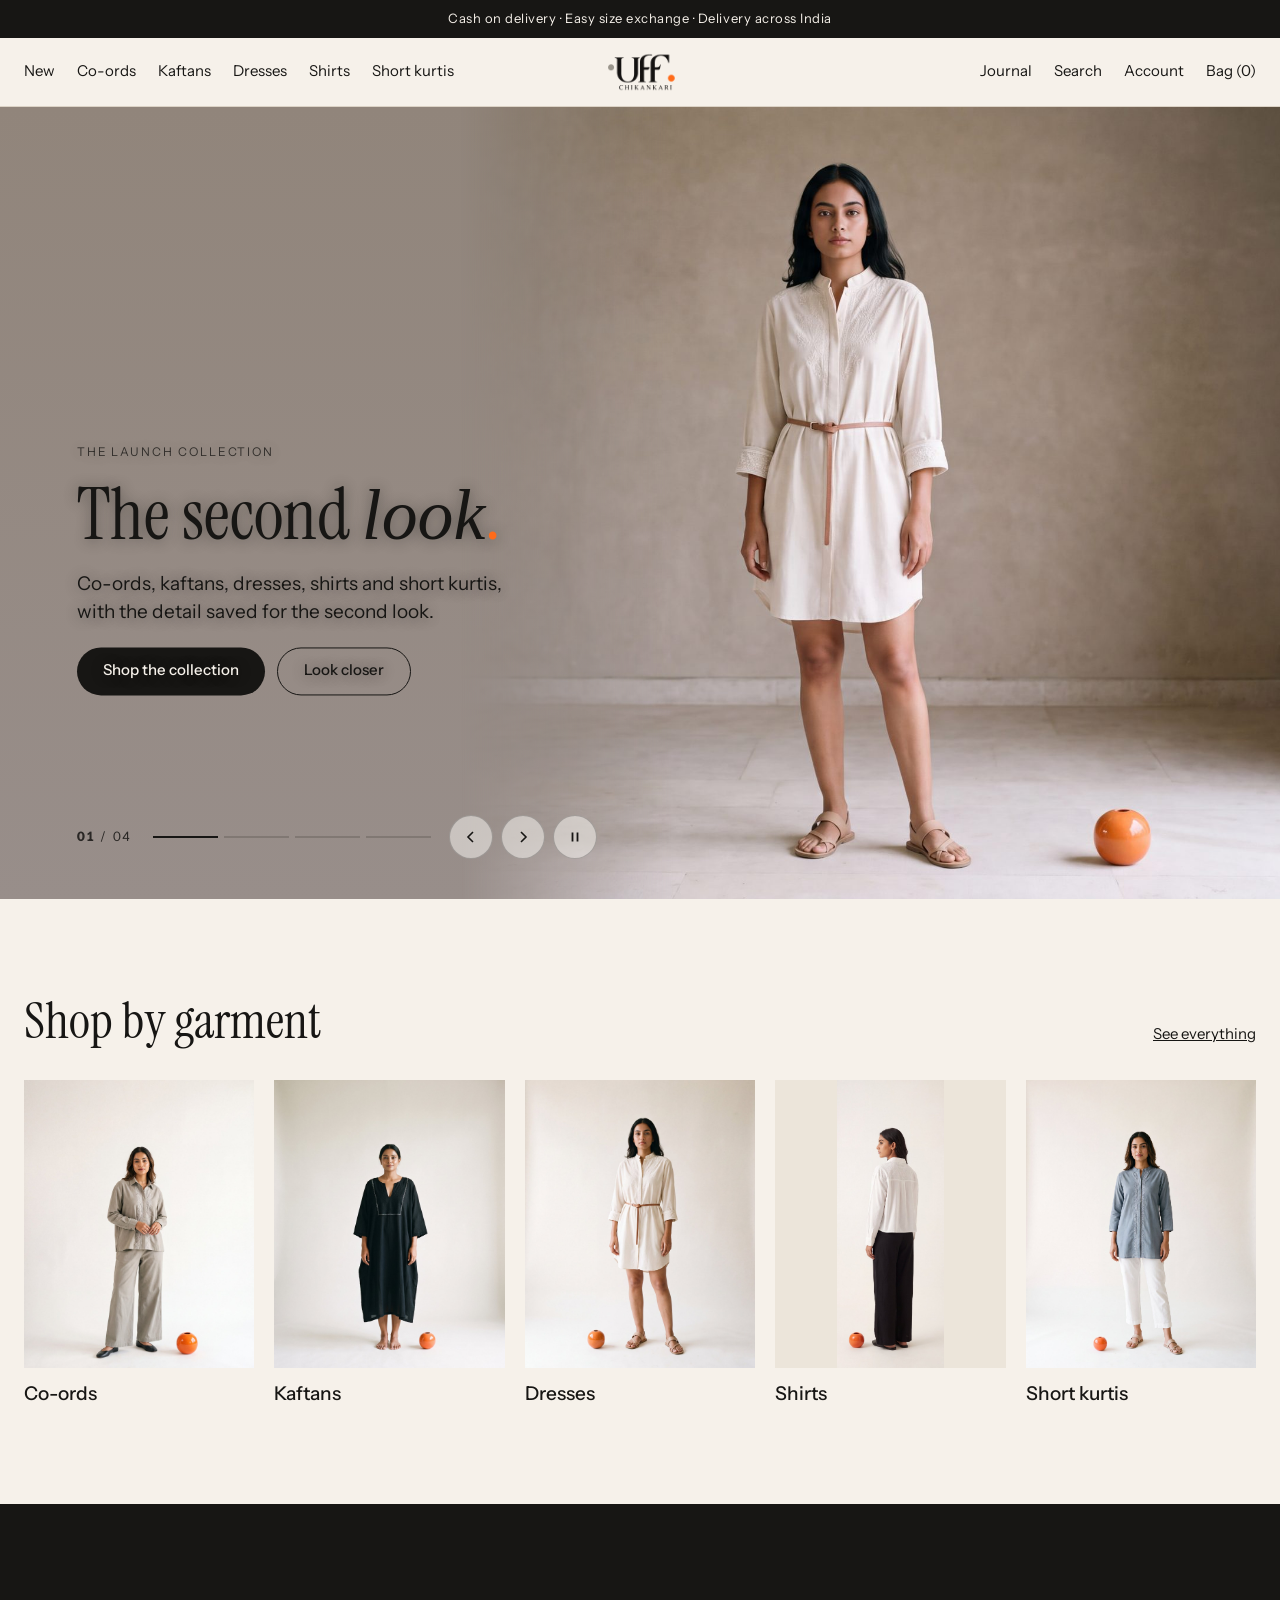
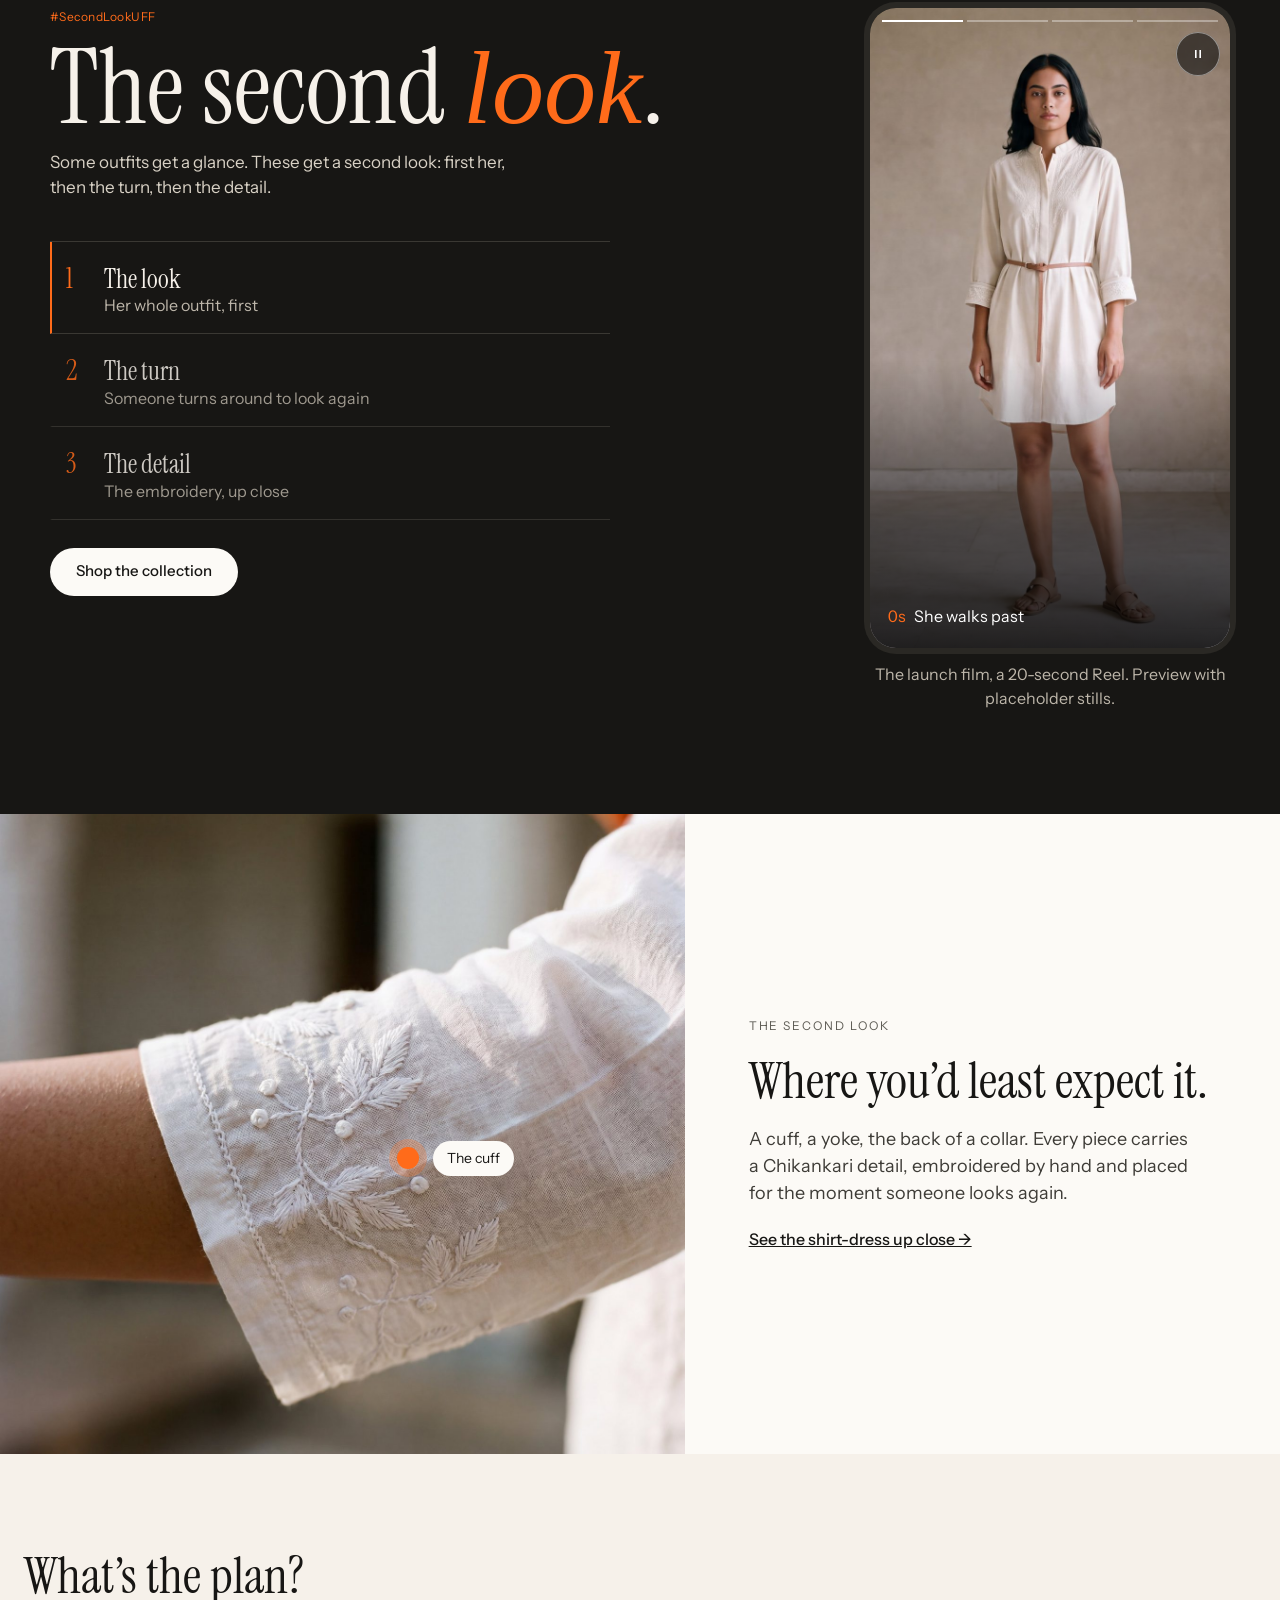
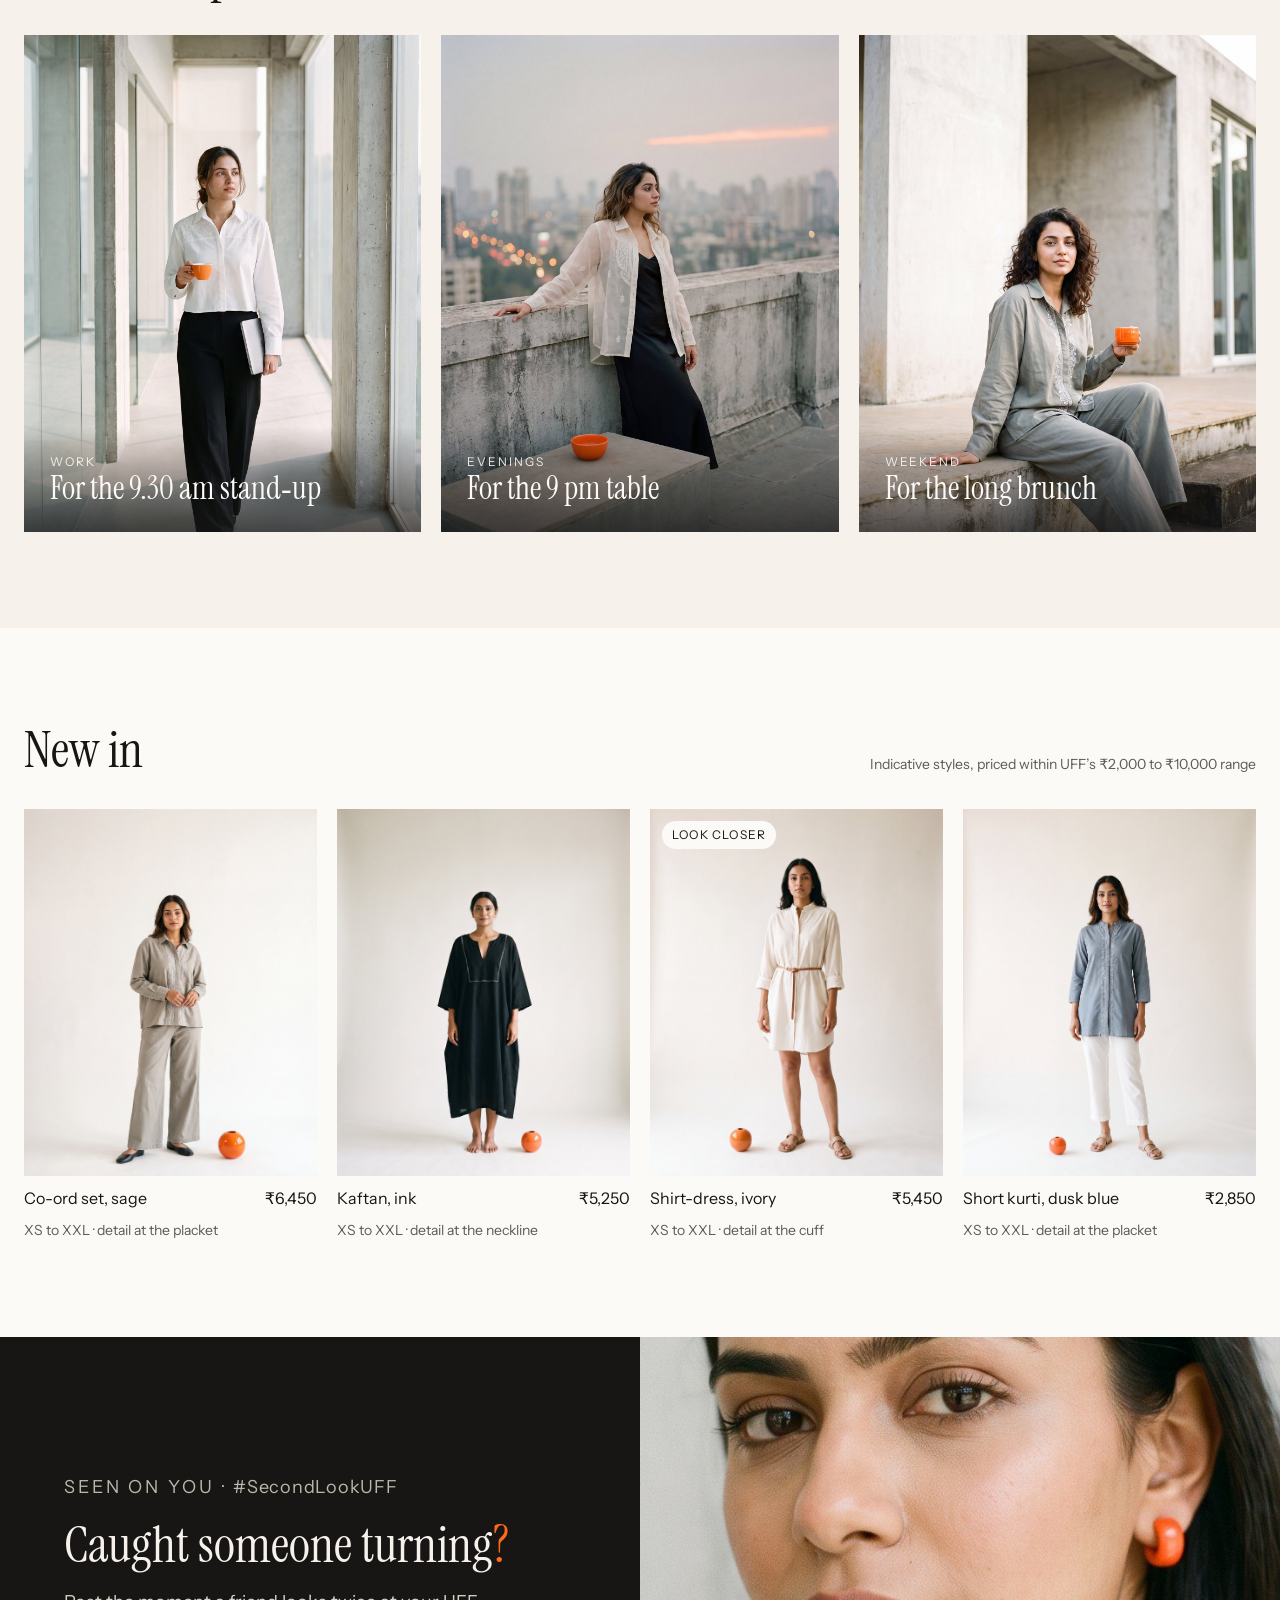
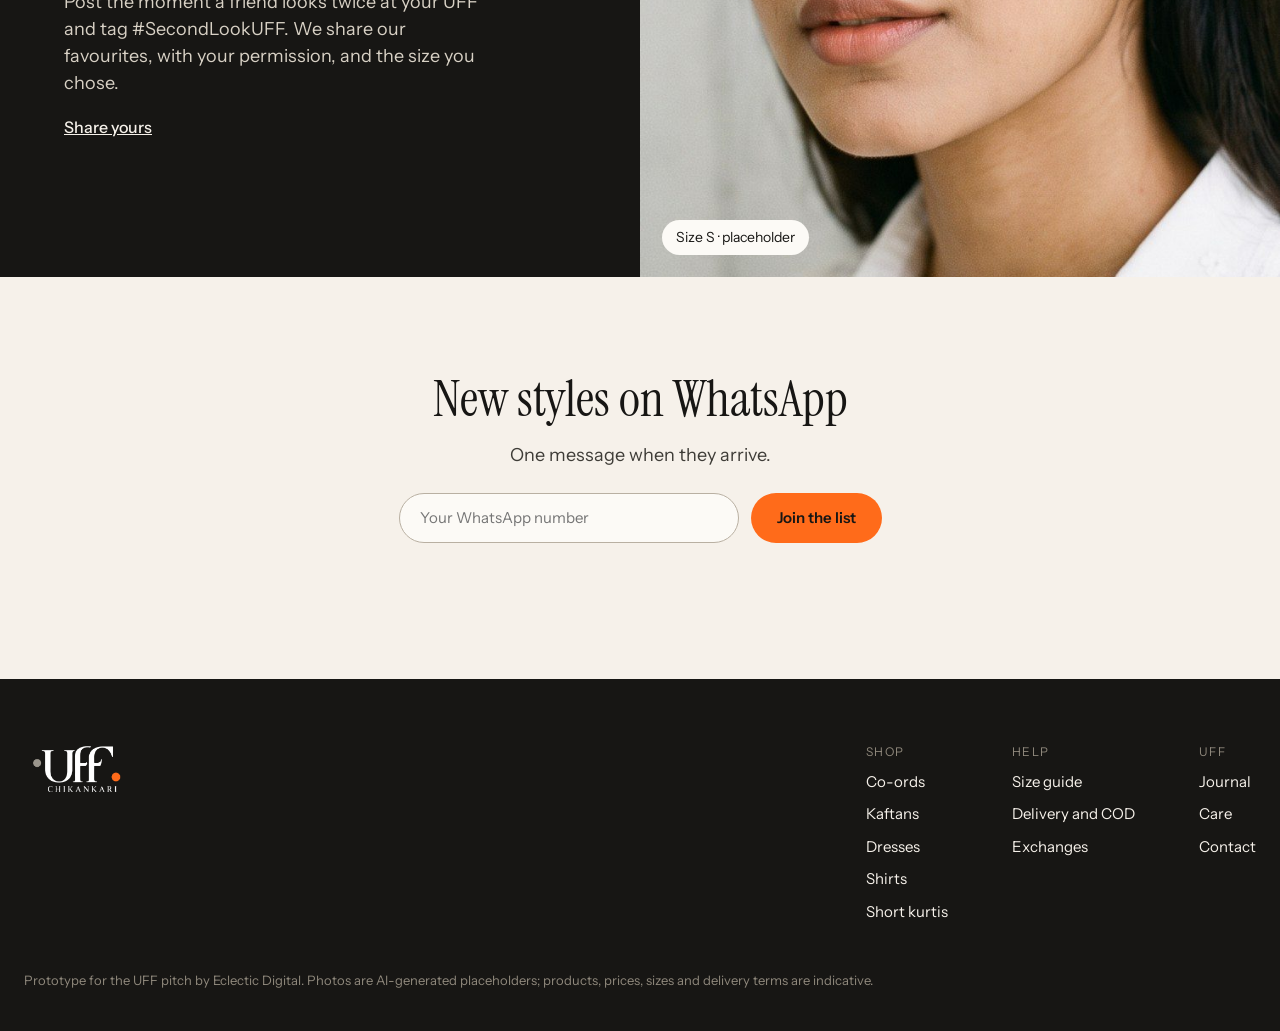
==== commit 87a67ff3: "Revised pitch: The second look in English, sizing-first product page Co-Authored-By: Claude Opus 5.5" ====
--- a/index.html
+++ b/index.html
@@ -77,7 +77,7 @@
 .hero .arrows{display:flex;gap:8px}
 .hero .arrows button{width:44px;height:44px;border-radius:50%;border:1px solid rgba(252,250,246,.55);background:rgba(23,22,20,.18);color:var(--paper);display:flex;align-items:center;justify-content:center;cursor:pointer;padding:0}
 .hero .arrows [data-go]{display:none}
-/* Mud ke tho dekho: the campaign band. Text, then a 9:16 preview of the launch film playing its three beats, then the beats. */
+/* The second look: the campaign band. Text, then a 9:16 preview of the launch film playing its three beats, then the beats. */
 .hero em,.mkd em{font-style:italic}
 .hero .tr{font-family:var(--f-display);font-style:italic;font-size:22px;line-height:1.2;opacity:.92}
 .mkd{background:var(--ink);color:var(--chalk);padding:64px max(20px, env(safe-area-inset-right,0px)) 72px max(20px, env(safe-area-inset-left,0px))}
@@ -268,8 +268,7 @@
     <div class="copies" aria-live="off">
       <div class="copy on" role="group" aria-roledescription="slide" aria-label="1 of 4: Shirt-dress">
         <p class="eyebrow">The launch collection</p>
-        <h2 class="ht">Mud ke tho <em>dekho</em><span class="dot">.</span></h2>
-        <p class="tr">&#8220;Turn around and take a look.&#8221;</p>
+        <h2 class="ht">The second <em>look</em><span class="dot">.</span></h2>
         <p class="sub">Co-ords, kaftans, dresses, shirts and short kurtis, with the detail saved for the second look.</p>
         <div class="btns"><a class="btn solid" href="#shop">Shop the collection</a><a class="btn line" href="shirt-dress.html">Look closer</a></div>
       </div>
@@ -316,12 +315,11 @@
     </div>
   </section>
 
-  <section class="mkd" id="campaign" aria-label="Mud ke tho dekho">
+  <section class="mkd" id="campaign" aria-label="The second look">
     <div class="in">
       <div class="head">
-        <p class="eyebrow"><span class="tag-h">#MudKeThoDekho</span></p>
-        <h2>Mud ke tho <em>dekho</em>.</h2>
-        <p class="tr">&#8220;Turn around and take a look.&#8221;</p>
+        <p class="eyebrow"><span class="tag-h">#SecondLookUFF</span></p>
+        <h2>The second <em>look</em>.</h2>
         <p class="body">Some outfits get a glance. These get a second look: first her, then the turn, then the detail.</p>
       </div>
       <figure class="reel" id="reel" aria-label="Launch film preview">
@@ -330,7 +328,7 @@
           <div class="fr on" data-beat="0"><img src="img/scroll_hero.jpg" alt="A woman in an ivory shirt-dress, full length" style="object-position:50% 50%"><p class="cap"><i>0s</i>She walks past</p></div>
           <div class="fr" data-beat="1" aria-hidden="true"><img src="img/hero_wide.jpg" alt="Placeholder still: a woman glancing back over her shoulder" style="object-position:24% 50%" loading="lazy"><p class="cap"><i>2s</i>Someone turns</p></div>
           <div class="fr" data-beat="2" aria-hidden="true"><img src="img/macro_collar.jpg" alt="Embroidery at the collar and yoke of the ivory shirt-dress, up close" loading="lazy"><p class="cap"><i>4s</i>The embroidery, up close</p></div>
-          <div class="fr end" aria-hidden="true"><b>Mud ke tho<br><em>dekho.</em></b><img src="img/logo_white.png" alt="UFF" loading="lazy"></div>
+          <div class="fr end" aria-hidden="true"><b>The second<br><em>look.</em></b><img src="img/logo_white.png" alt="UFF" loading="lazy"></div>
           <button class="tl" type="button" aria-label="Pause the film preview"><svg width="14" height="14" viewBox="0 0 16 16" aria-hidden="true"><path class="ic-pause" d="M5.5 3.5v9M10.5 3.5v9" stroke="currentColor" stroke-width="1.8"/><path class="ic-play" d="M5 3.2v9.6L12.5 8z" fill="currentColor" style="display:none"/></svg></button>
         </div>
         <figcaption>The launch film, a 20-second Reel. Preview with placeholder stills.</figcaption>
@@ -384,9 +382,9 @@
 
   <section class="seen" aria-label="Seen on you">
     <div class="txt">
-      <p class="eyebrow">Seen on you &#183; <span class="tag-h">#MudKeThoDekho</span></p>
+      <p class="eyebrow">Seen on you &#183; <span class="tag-h">#SecondLookUFF</span></p>
       <h2>Caught someone turning<span class="dot">?</span></h2>
-      <p>Post the moment a friend looks back at your UFF and tag #MudKeThoDekho. We share our favourites, with your permission, and the size you chose.</p>
+      <p>Post the moment a friend looks twice at your UFF and tag #SecondLookUFF. We share our favourites, with your permission, and the size you chose.</p>
       <a href="#" style="color:var(--chalk);font-weight:500">Share yours</a>
     </div>
     <div class="pic"><img src="img/ugc_mirror.jpg" alt="Placeholder for a customer photo: a woman in a white shirt with an embroidered collar, close up" loading="lazy"><span class="tag">Size S &#183; placeholder</span></div>
@@ -496,7 +494,7 @@
 document.getElementById('join').addEventListener('submit', function(e){
   e.preventDefault();
   var v = document.getElementById('wa').value.replace(/\D/g, '');
-  document.getElementById('joinOut').textContent = v.length >= 10 ? 'Your first message would read: “UFF is live. Wear it out today, and let them turn around. 🧡” This is a prototype, so nothing was sent.' : 'Enter a 10-digit WhatsApp number.';
+  document.getElementById('joinOut').textContent = v.length >= 10 ? 'Your first message would read: “UFF is live. Wear it out today, and let them look twice. 🧡” This is a prototype, so nothing was sent.' : 'Enter a 10-digit WhatsApp number.';
 });
 </script>
 </body>
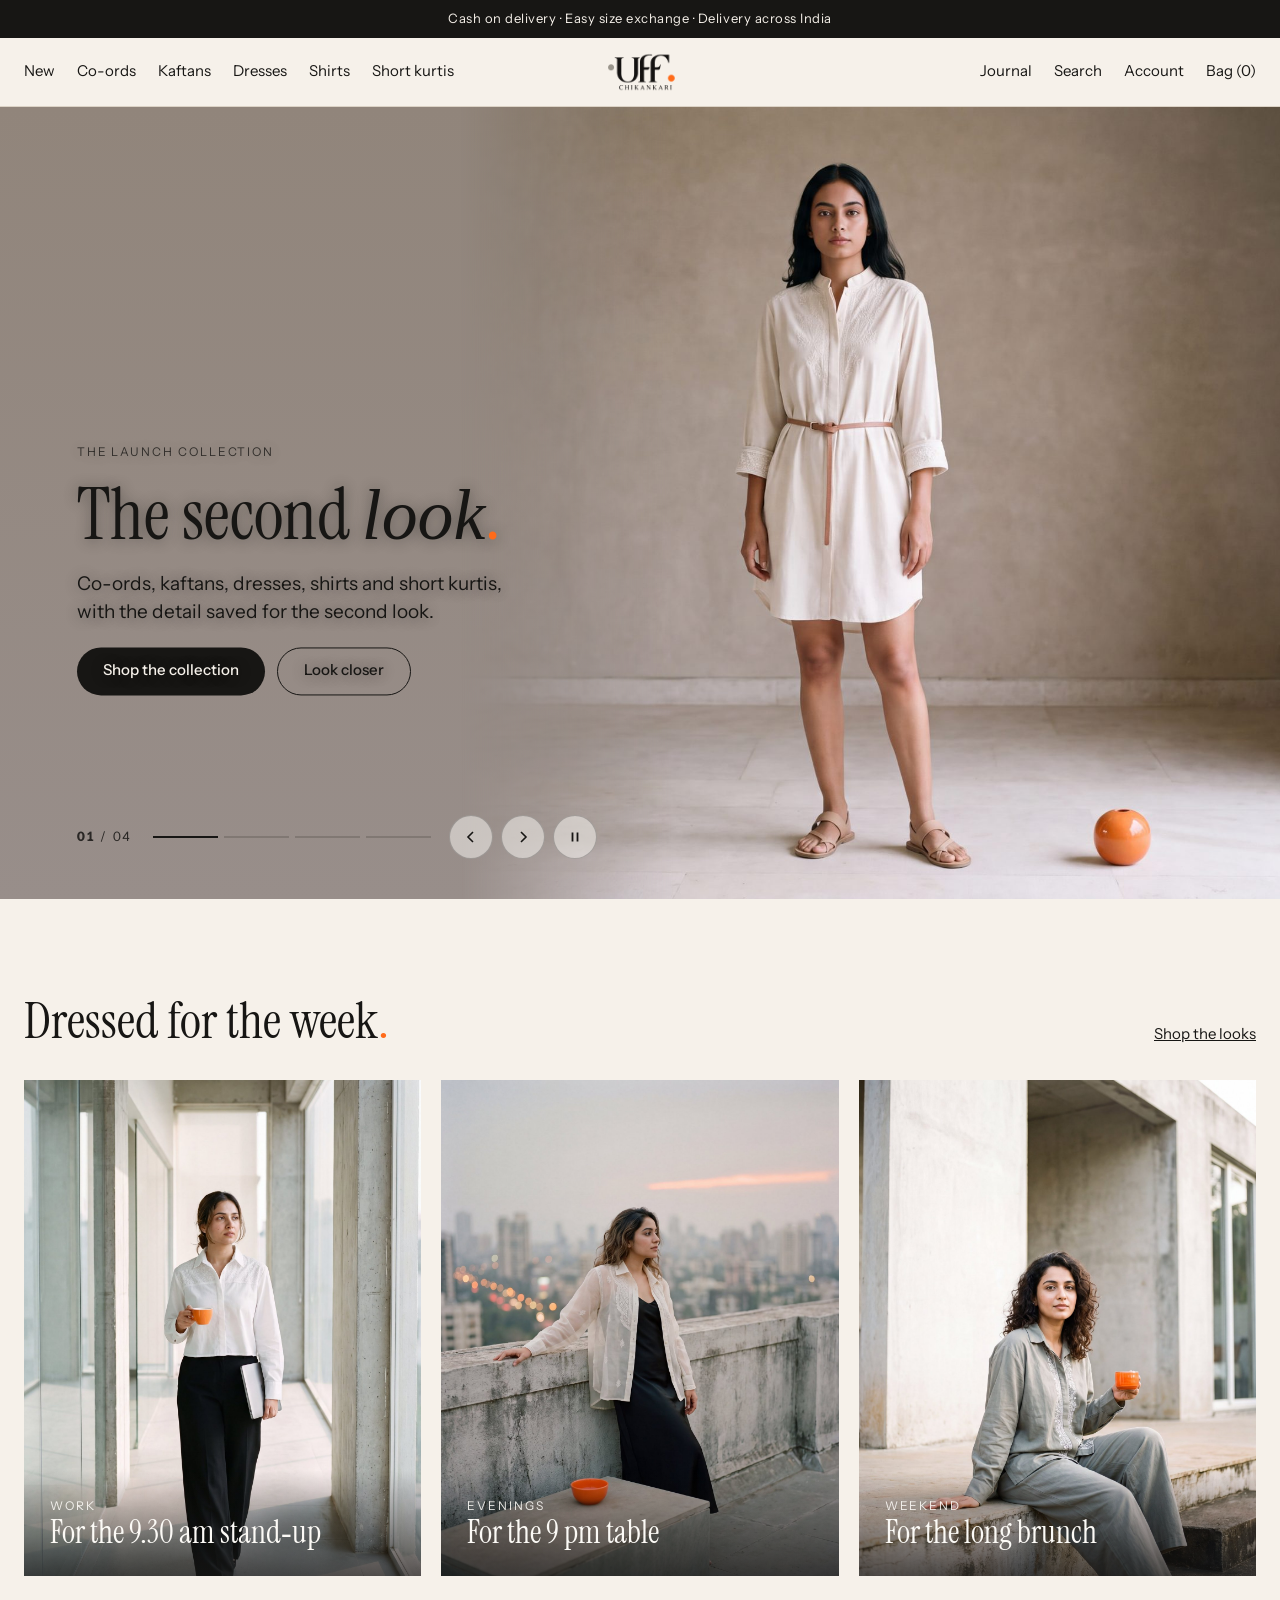
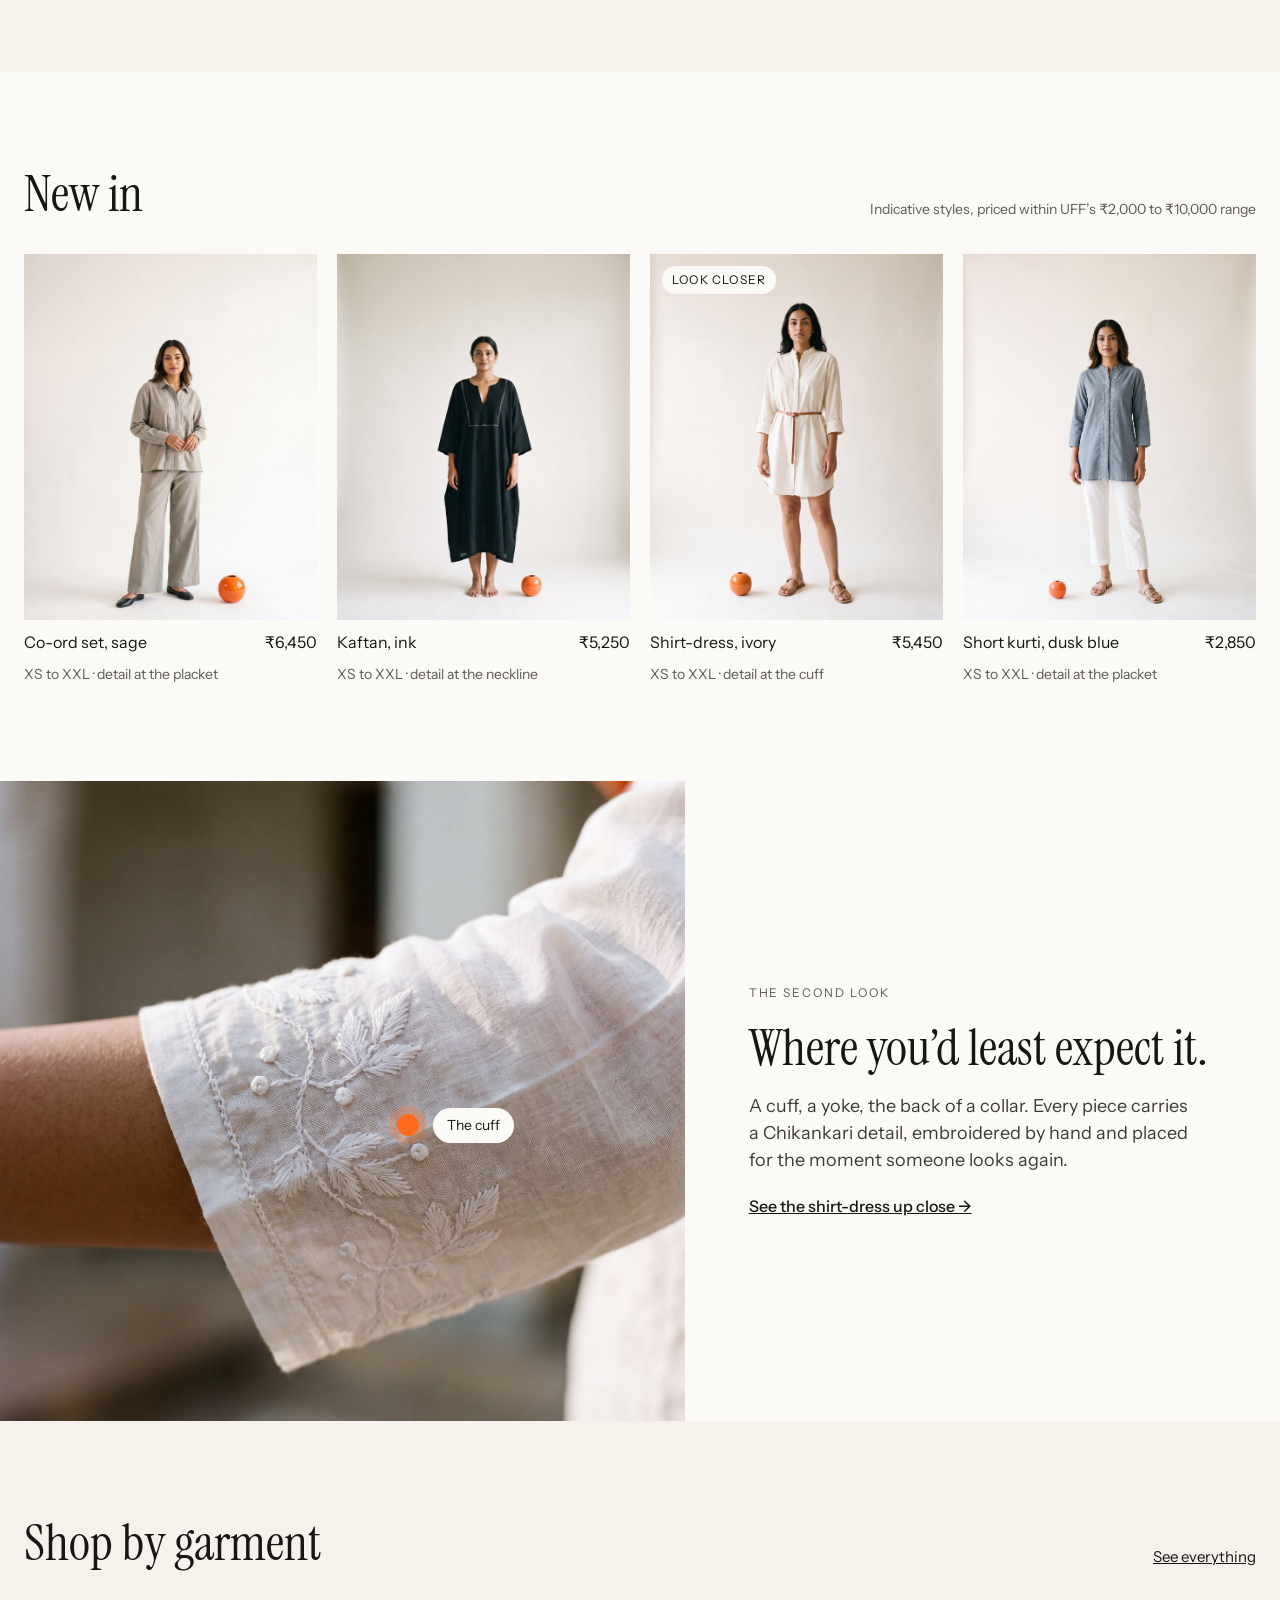
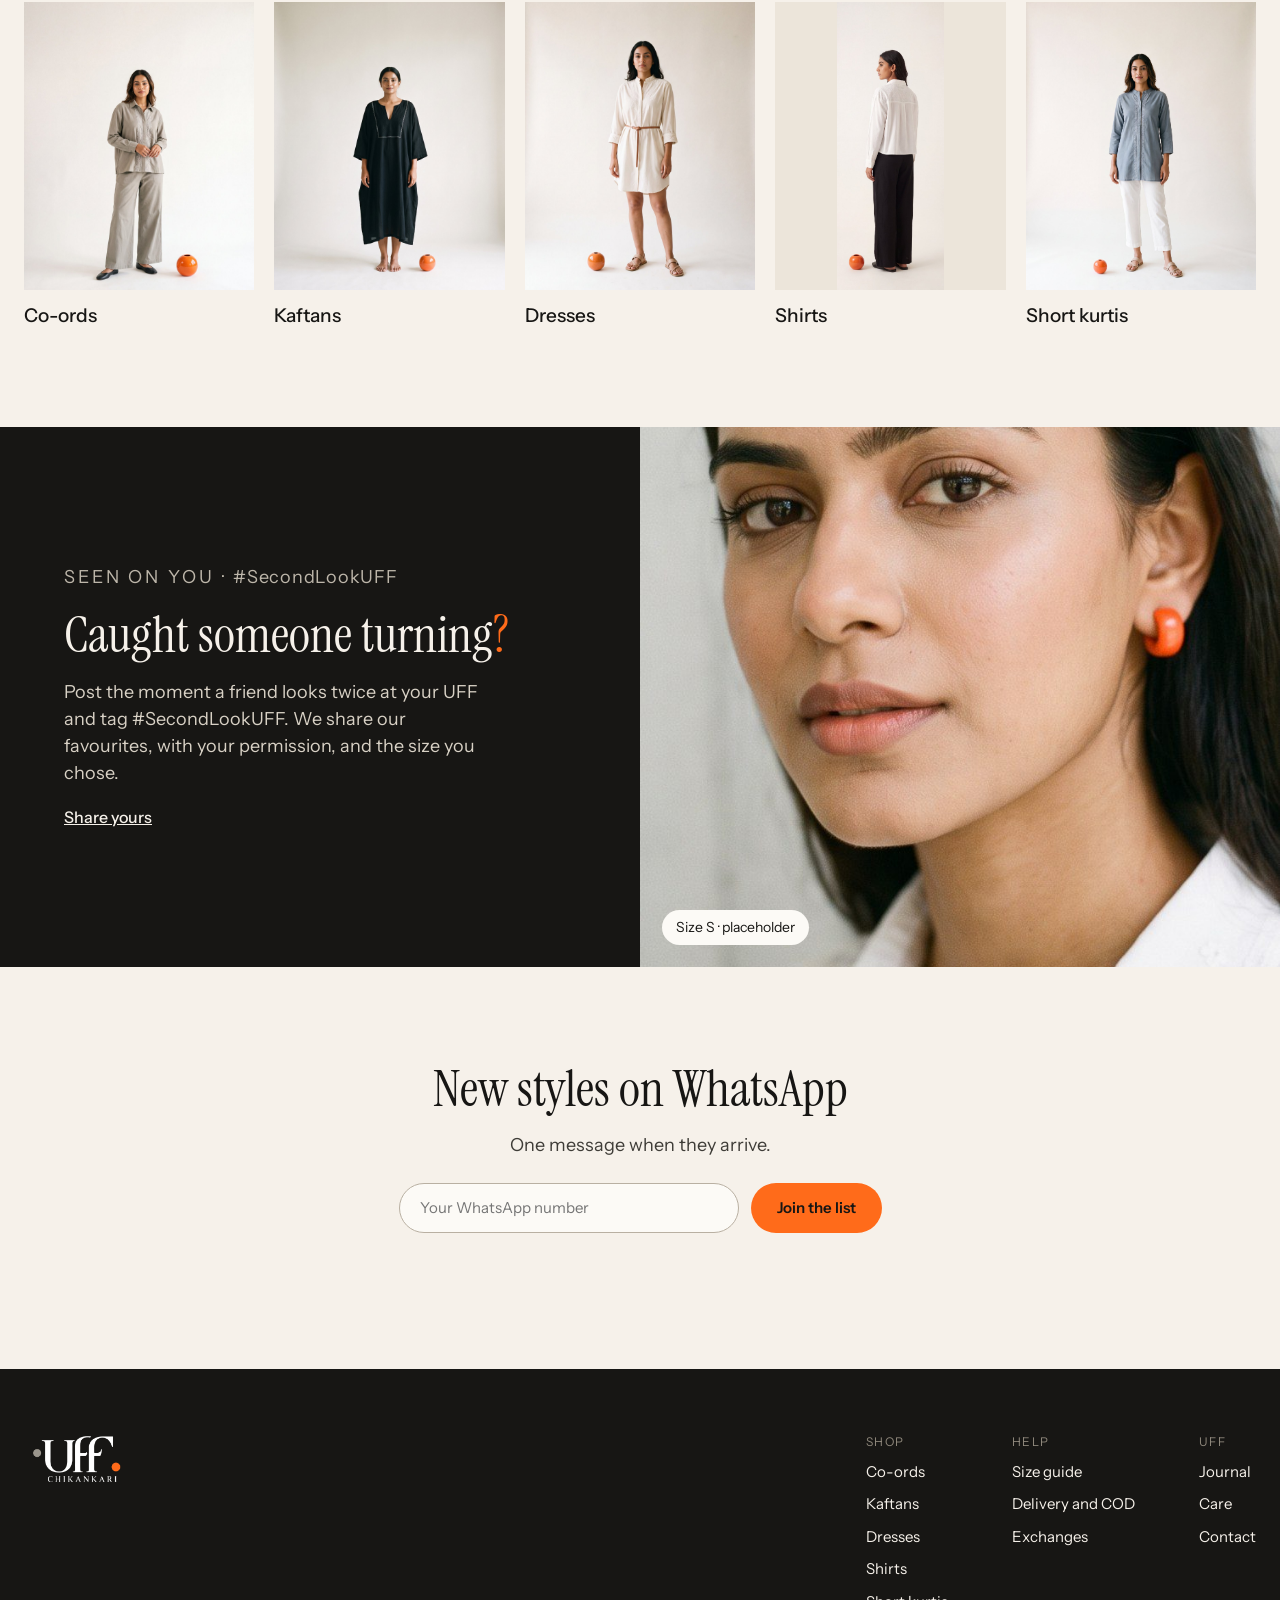
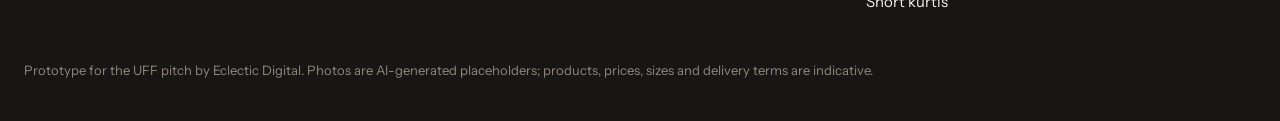
==== commit f680c060: "Homepage reads as fashion first: looks before the shop grid, campaign only in the hero banner Co-Aut" ====
--- a/index.html
+++ b/index.html
@@ -302,6 +302,42 @@
     </div>
   </section>
 
+  <section class="sec gut">
+    <div class="wrap">
+      <div class="head"><h2>Dressed for the week<span class="dot">.</span></h2><a href="#new">Shop the looks</a></div>
+      <div class="occ">
+        <a href="#new"><img src="img/work_corridor.jpg" alt="Woman in a white shirt in an office corridor" loading="lazy"><div><small>Work</small><b>For the 9.30 am stand&#8209;up</b></div></a>
+        <a href="#new"><img src="img/evening_rooftop.jpg" alt="Woman on a rooftop at dusk in a sheer overshirt" loading="lazy"><div><small>Evenings</small><b>For the 9 pm table</b></div></a>
+        <a href="#new"><img src="img/weekend_coord.jpg" alt="Woman in a sage co-ord outdoors" loading="lazy"><div><small>Weekend</small><b>For the long brunch</b></div></a>
+      </div>
+    </div>
+  </section>
+
+  <section id="new" class="sec gut newin">
+    <div class="wrap">
+      <div class="head"><h2>New in</h2><p class="note">Indicative styles, priced within UFF&#8217;s &#8377;2,000 to &#8377;10,000 range</p></div>
+      <div class="prods">
+        <a class="prod" href="#"><div class="ph"><img src="img/pack_coord.jpg" alt="Co-ord set in sage" loading="lazy"></div><div class="row"><span>Co-ord set, sage</span><span>&#8377;6,450</span></div><small>XS to XXL · detail at the placket</small></a>
+        <a class="prod" href="#"><div class="ph"><img src="img/pack_kaftan.jpg" alt="Kaftan in ink" loading="lazy"></div><div class="row"><span>Kaftan, ink</span><span>&#8377;5,250</span></div><small>XS to XXL · detail at the neckline</small></a>
+        <a class="prod" href="shirt-dress.html"><div class="ph"><img src="img/pack_shirtdress.jpg" alt="Shirt-dress in ivory" loading="lazy"><span class="flag">Look closer</span></div><div class="row"><span>Shirt-dress, ivory</span><span>&#8377;5,450</span></div><small>XS to XXL · detail at the cuff</small></a>
+        <a class="prod" href="#"><div class="ph"><img src="img/pack_kurti.jpg" alt="Short kurti in dusk blue" loading="lazy"></div><div class="row"><span>Short kurti, dusk blue</span><span>&#8377;2,850</span></div><small>XS to XXL · detail at the placket</small></a>
+      </div>
+    </div>
+  </section>
+
+  <section class="second" id="second" aria-label="The second look">
+    <div class="pic">
+      <img src="img/detail_macro.jpg" alt="Hand embroidery at the cuff of a white shirt, up close" loading="lazy">
+      <span class="mark" aria-hidden="true"></span><span class="lab">The cuff</span>
+    </div>
+    <div class="txt">
+      <p class="eyebrow">The second look</p>
+      <h2>Where you&#8217;d least expect it.</h2>
+      <p class="body">A cuff, a yoke, the back of a collar. Every piece carries a Chikankari detail, embroidered by hand and placed for the moment someone looks again.</p>
+      <a class="arrow" href="shirt-dress.html">See the shirt-dress up close &#8594;</a>
+    </div>
+  </section>
+
   <section id="shop" class="sec gut">
     <div class="wrap">
       <div class="head"><h2>Shop by garment</h2><a href="#new">See everything</a></div>
@@ -311,71 +347,6 @@
         <a class="tile" href="shirt-dress.html"><div class="ph"><img src="img/pack_shirtdress.jpg" alt="Shirt-dress" loading="lazy"></div><span>Dresses</span></a>
         <a class="tile" href="#new"><div class="ph"><img class="contain" src="img/pack_shirt.jpg" alt="Relaxed shirt" loading="lazy"></div><span>Shirts</span></a>
         <a class="tile" href="#new"><div class="ph"><img src="img/pack_kurti.jpg" alt="Short kurti" loading="lazy"></div><span>Short kurtis</span></a>
-      </div>
-    </div>
-  </section>
-
-  <section class="mkd" id="campaign" aria-label="The second look">
-    <div class="in">
-      <div class="head">
-        <p class="eyebrow"><span class="tag-h">#SecondLookUFF</span></p>
-        <h2>The second <em>look</em>.</h2>
-        <p class="body">Some outfits get a glance. These get a second look: first her, then the turn, then the detail.</p>
-      </div>
-      <figure class="reel" id="reel" aria-label="Launch film preview">
-        <div class="ph">
-          <div class="segs" aria-hidden="true"><i></i><i></i><i></i><i></i></div>
-          <div class="fr on" data-beat="0"><img src="img/scroll_hero.jpg" alt="A woman in an ivory shirt-dress, full length" style="object-position:50% 50%"><p class="cap"><i>0s</i>She walks past</p></div>
-          <div class="fr" data-beat="1" aria-hidden="true"><img src="img/hero_wide.jpg" alt="Placeholder still: a woman glancing back over her shoulder" style="object-position:24% 50%" loading="lazy"><p class="cap"><i>2s</i>Someone turns</p></div>
-          <div class="fr" data-beat="2" aria-hidden="true"><img src="img/macro_collar.jpg" alt="Embroidery at the collar and yoke of the ivory shirt-dress, up close" loading="lazy"><p class="cap"><i>4s</i>The embroidery, up close</p></div>
-          <div class="fr end" aria-hidden="true"><b>The second<br><em>look.</em></b><img src="img/logo_white.png" alt="UFF" loading="lazy"></div>
-          <button class="tl" type="button" aria-label="Pause the film preview"><svg width="14" height="14" viewBox="0 0 16 16" aria-hidden="true"><path class="ic-pause" d="M5.5 3.5v9M10.5 3.5v9" stroke="currentColor" stroke-width="1.8"/><path class="ic-play" d="M5 3.2v9.6L12.5 8z" fill="currentColor" style="display:none"/></svg></button>
-        </div>
-        <figcaption>The launch film, a 20-second Reel. Preview with placeholder stills.</figcaption>
-      </figure>
-      <div class="foot">
-        <ol class="beats">
-          <li class="on"><span>1</span><div><b>The look</b><small>Her whole outfit, first</small></div></li>
-          <li><span>2</span><div><b>The turn</b><small>Someone turns around to look again</small></div></li>
-          <li><span>3</span><div><b>The detail</b><small>The embroidery, up close</small></div></li>
-        </ol>
-        <a class="btn light" href="#shop">Shop the collection</a>
-      </div>
-    </div>
-  </section>
-
-  <section class="second" id="second" aria-label="The second look">
-    <div class="pic">
-      <img src="img/detail_macro.jpg" alt="Hand embroidery at the cuff of a white shirt, up close" loading="lazy">
-      <span class="mark" aria-hidden="true"></span><span class="lab">The cuff</span>
-    </div>
-    <div class="txt">
-      <p class="eyebrow">The second look</p>
-      <h2>Where you&#8217;d least expect it.</h2>
-      <p class="body">A cuff, a yoke, the back of a collar. Every piece carries a Chikankari detail, embroidered by hand and placed for the moment someone looks again.</p>
-      <a class="arrow" href="shirt-dress.html">See the shirt-dress up close &#8594;</a>
-    </div>
-  </section>
-
-  <section class="sec gut">
-    <div class="wrap">
-      <div class="head"><h2>What&#8217;s the plan?</h2></div>
-      <div class="occ">
-        <a href="#new"><img src="img/work_corridor.jpg" alt="Woman in a white shirt in an office corridor" loading="lazy"><div><small>Work</small><b>For the 9.30 am stand&#8209;up</b></div></a>
-        <a href="#new"><img src="img/evening_rooftop.jpg" alt="Woman on a rooftop at dusk in a sheer overshirt" loading="lazy"><div><small>Evenings</small><b>For the 9 pm table</b></div></a>
-        <a href="#new"><img src="img/weekend_coord.jpg" alt="Woman in a sage co-ord outdoors" loading="lazy"><div><small>Weekend</small><b>For the long brunch</b></div></a>
-      </div>
-    </div>
-  </section>
-
-  <section id="new" class="sec gut newin">
-    <div class="wrap">
-      <div class="head"><h2>New in</h2><p class="note">Indicative styles, priced within UFF&#8217;s &#8377;2,000 to &#8377;10,000 range</p></div>
-      <div class="prods">
-        <a class="prod" href="#"><div class="ph"><img src="img/pack_coord.jpg" alt="Co-ord set in sage" loading="lazy"></div><div class="row"><span>Co-ord set, sage</span><span>&#8377;6,450</span></div><small>XS to XXL · detail at the placket</small></a>
-        <a class="prod" href="#"><div class="ph"><img src="img/pack_kaftan.jpg" alt="Kaftan in ink" loading="lazy"></div><div class="row"><span>Kaftan, ink</span><span>&#8377;5,250</span></div><small>XS to XXL · detail at the neckline</small></a>
-        <a class="prod" href="shirt-dress.html"><div class="ph"><img src="img/pack_shirtdress.jpg" alt="Shirt-dress in ivory" loading="lazy"><span class="flag">Look closer</span></div><div class="row"><span>Shirt-dress, ivory</span><span>&#8377;5,450</span></div><small>XS to XXL · detail at the cuff</small></a>
-        <a class="prod" href="#"><div class="ph"><img src="img/pack_kurti.jpg" alt="Short kurti in dusk blue" loading="lazy"></div><div class="row"><span>Short kurti, dusk blue</span><span>&#8377;2,850</span></div><small>XS to XXL · detail at the placket</small></a>
       </div>
     </div>
   </section>
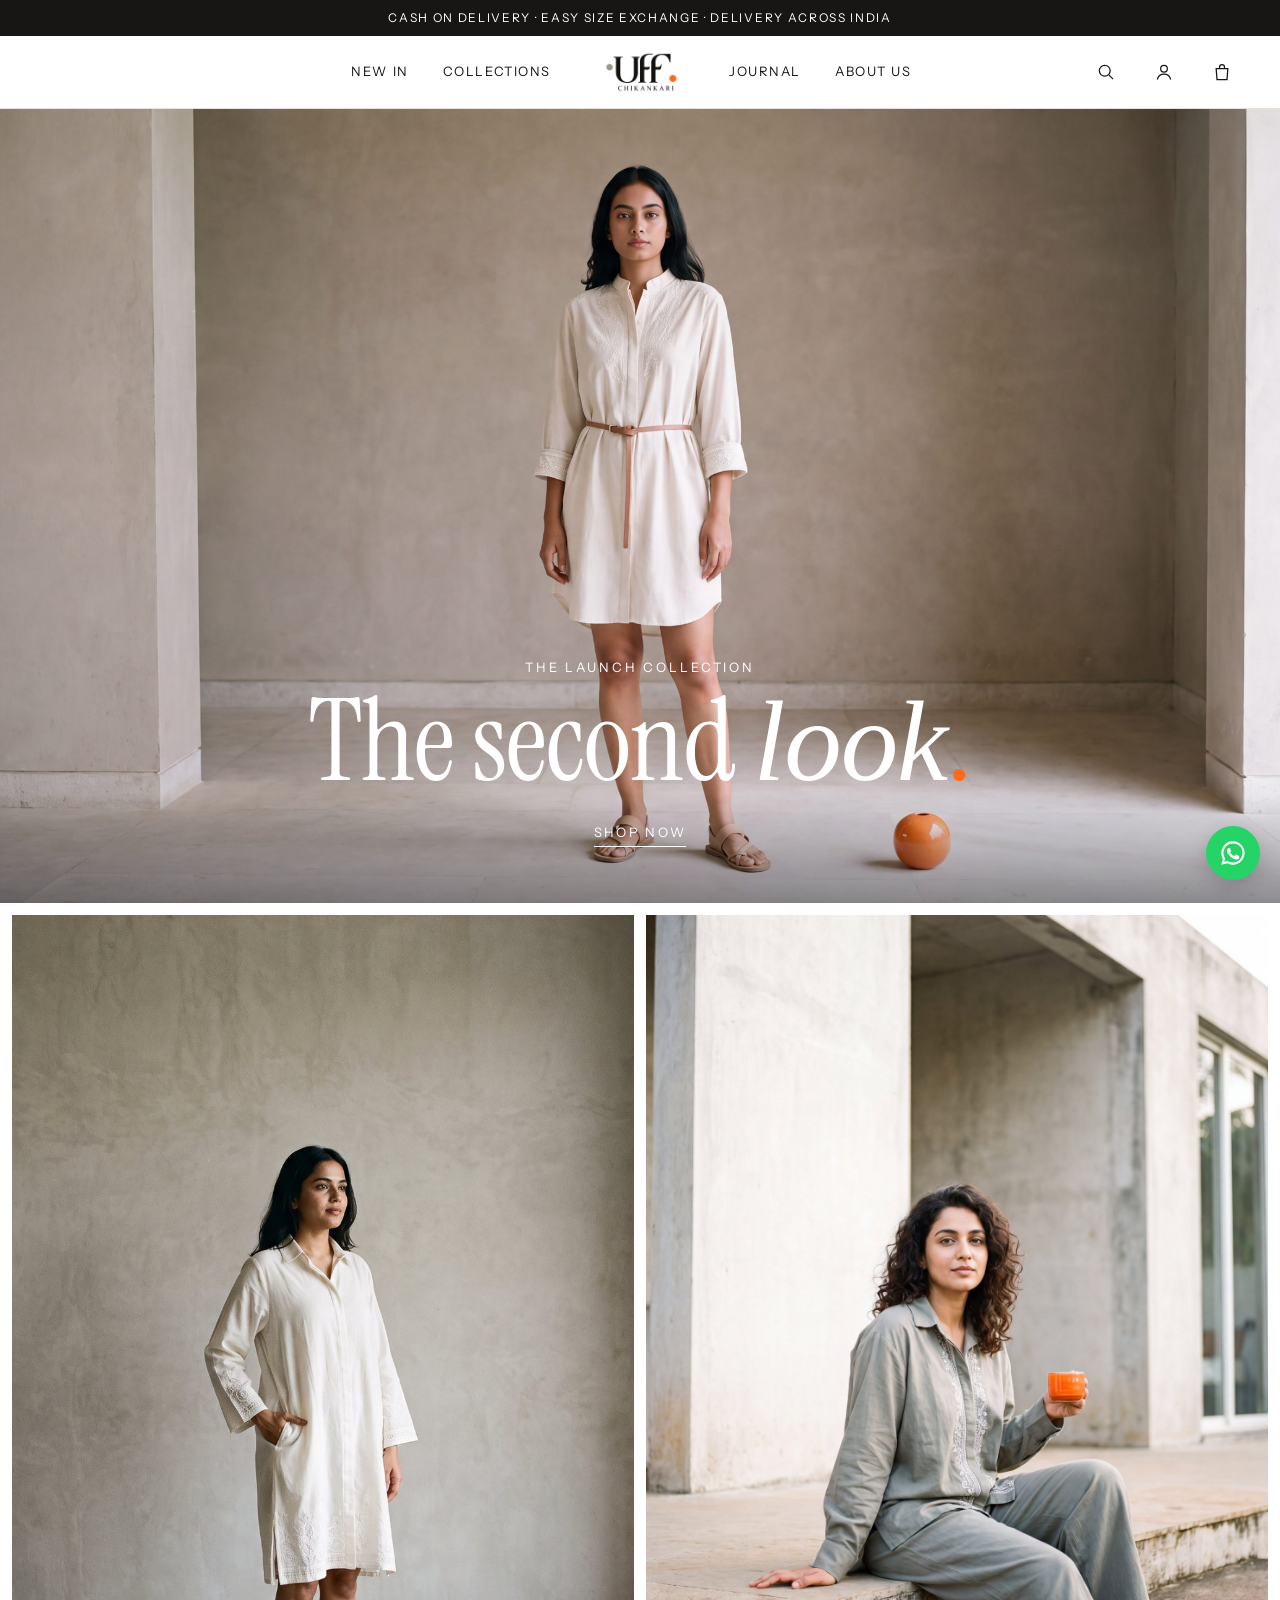
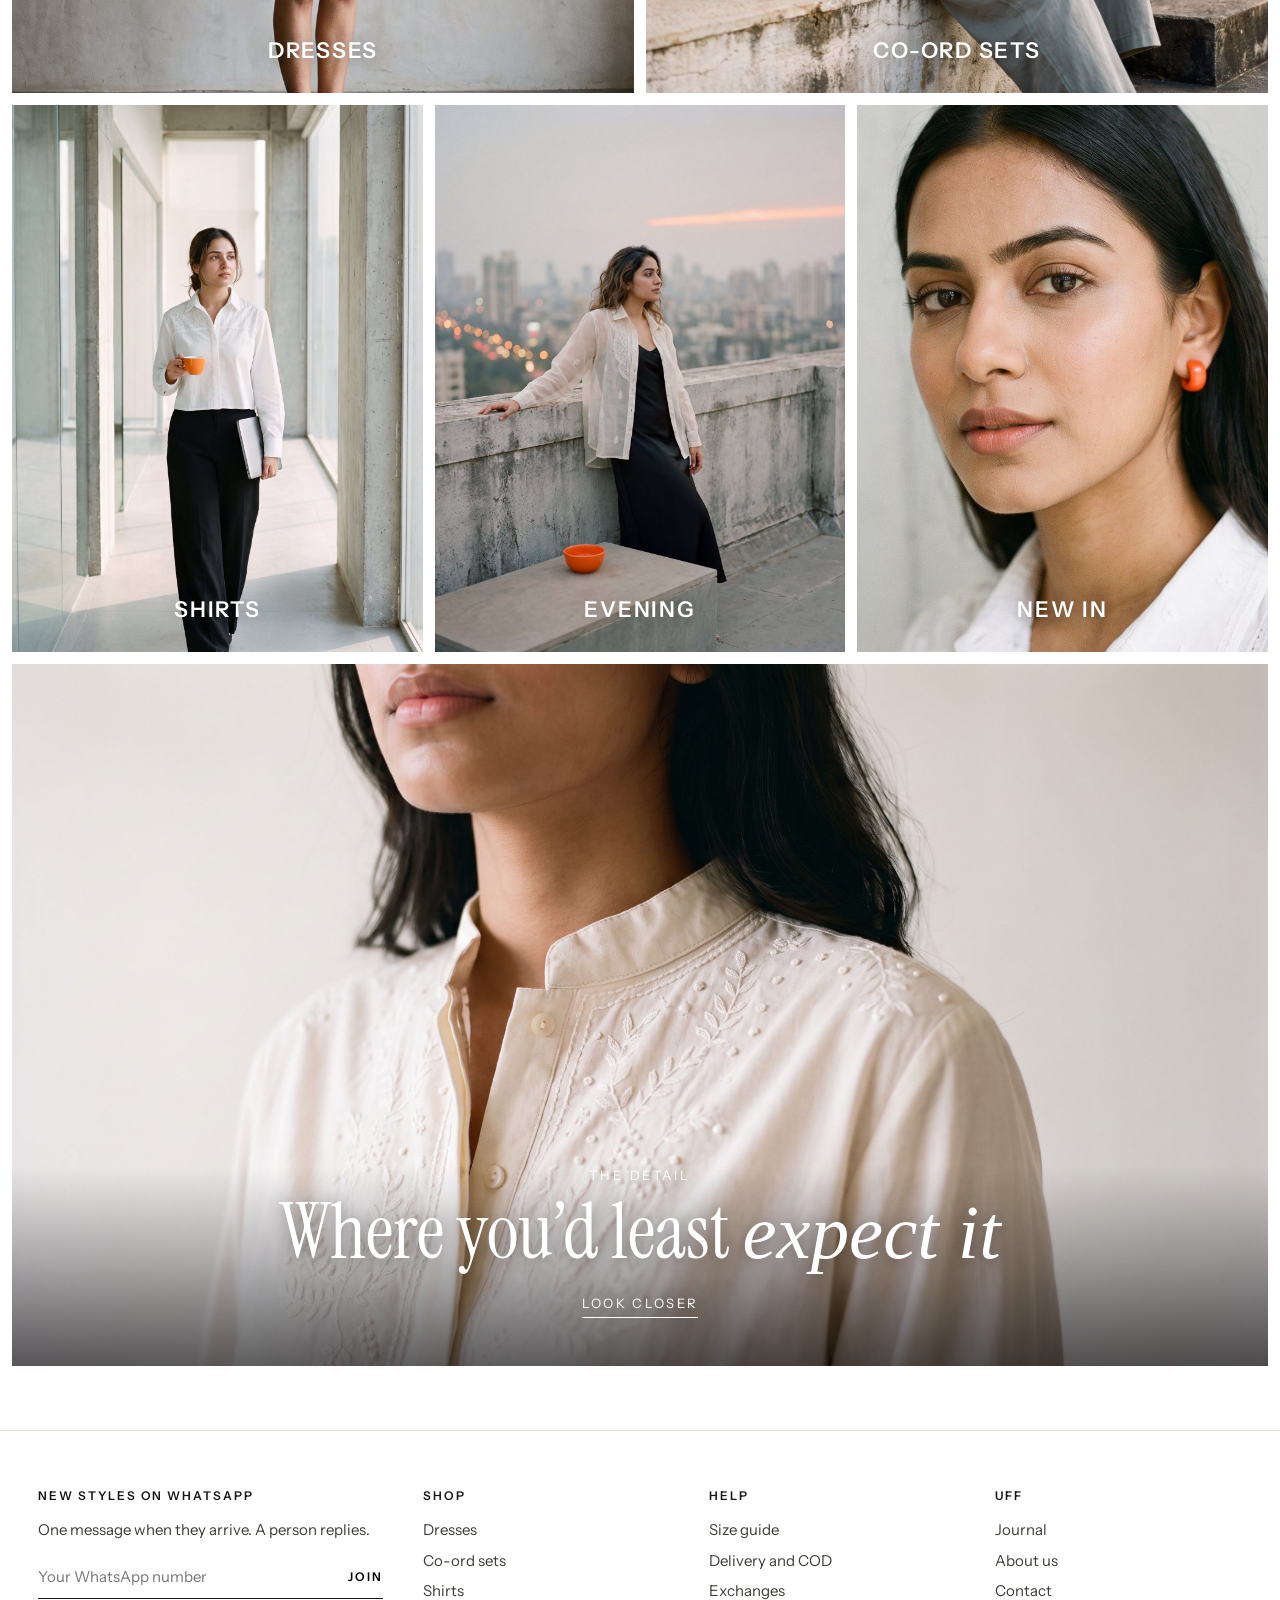
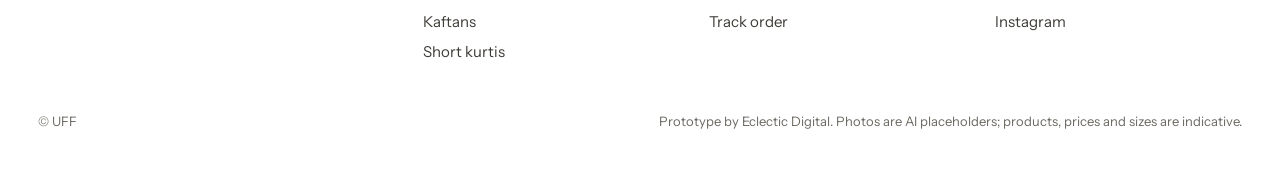
==== commit cfd339e2: "Rebuild the demo from scratch: lookbook homepage, sizing-first product page Co-Authored-By: Claude O" ====
--- a/index.html
+++ b/index.html
@@ -4,468 +4,89 @@
 <meta charset="utf-8">
 <meta name="viewport" content="width=device-width, initial-scale=1, viewport-fit=cover">
 <meta name="robots" content="noindex, nofollow">
+<title>UFF · Contemporary fashion</title>
 <link rel="icon" href="img/logo_ink.png">
-<title>UFF Store Prototype</title>
 <link rel="preconnect" href="https://fonts.googleapis.com">
 <link rel="stylesheet" href="https://fonts.googleapis.com/css2?family=Instrument+Sans:wght@400;500;600&family=Instrument+Serif:ital@0;1&display=swap">
-<style>
-/* Homepage. Garment first, the detail as the second look, then occasions, new in, seen on you and the WhatsApp list.
-   The shirt-dress product page (shirt-dress.html) carries the scroll story. Single light theme, UFF's own palette. */
-:root{
-  --chalk:#F6F1EA; --paper:#FCFAF6; --sand:#ECE5DA; --line:#DCD3C6;
-  --ink:#171614; --graphite:#5D5B54; --body:#3E3C37; --orange:#FF6B1A; --on-photo:#FCFAF6;
-  --f-display:'Instrument Serif', Georgia, 'Times New Roman', serif;
-  --f-text:'Instrument Sans', system-ui, -apple-system, 'Segoe UI', sans-serif;
-  color-scheme: light;
-}
-*{box-sizing:border-box}
-body{margin:0;background:var(--chalk);color:var(--ink);font-family:var(--f-text);font-size:16px;line-height:1.5}
-body::before{content:"";position:fixed;inset:0 0 auto;height:env(safe-area-inset-top,0px);z-index:60;background:var(--chalk)}
-a{color:inherit}
-a:focus-visible,button:focus-visible,input:focus-visible{outline:2px solid var(--orange);outline-offset:3px}
-h1,h2,h3{font-family:var(--f-display);font-weight:400;margin:0;text-wrap:balance}
-p{margin:0}
-img{display:block}
-.gut{padding-left:max(24px, env(safe-area-inset-left,0px));padding-right:max(24px, env(safe-area-inset-right,0px))}
-.wrap{max-width:1440px;margin:0 auto}
-.dot{color:var(--orange)}
-.eyebrow{font-size:12px;letter-spacing:.16em;text-transform:uppercase;color:var(--graphite)}
-.btn{display:inline-flex;align-items:center;justify-content:center;min-height:48px;padding:0 26px;border-radius:999px;font-size:15px;font-weight:500;text-decoration:none;border:0;font-family:inherit;cursor:pointer}
-.btn.solid{background:var(--ink);color:var(--chalk)}
-.btn.line{border:1px solid var(--ink);color:var(--ink);background:none}
-.btn.light{background:var(--paper);color:var(--ink)}
-
-/* top */
-.announce{background:var(--ink);color:var(--chalk);font-size:13px;letter-spacing:.04em;text-align:center;padding:9px 16px}
-.top{position:sticky;top:env(safe-area-inset-top,0px);z-index:50;background:var(--chalk);border-bottom:1px solid var(--line)}
-.top .in{display:flex;align-items:center;justify-content:space-between;gap:16px;height:68px}
-.top nav{display:flex;gap:22px;font-size:15px;flex:1 1 0}
-.top nav a,.top .right a{text-decoration:none}
-.top .logo img{height:40px}
-.top .right{display:flex;gap:22px;justify-content:flex-end;font-size:15px;flex:1 1 0}
-.menu{display:none;width:44px;height:44px;border:0;background:none;padding:0}
-
-/* hero: mobile-first full-bleed slider. Portrait frames on phones only trim the sides; on desktop the photo box is never
-   wider than the photo, so head and feet always show. */
-.hero{--h:clamp(560px, calc(100svh - 96px), 1100px);position:relative;height:max(var(--h), 125vw);max-height:1400px;overflow:hidden;background:var(--ink);color:var(--on-photo);touch-action:pan-y}
-.hero .slide{position:absolute;inset:0;opacity:0;transition:opacity .9s ease;background:linear-gradient(180deg,var(--t),var(--b))}
-.hero .slide.on{opacity:1}
-.hero .slide img{position:absolute;inset:0;width:100%;height:100%;object-fit:cover;object-position:var(--mp,50% 50%);transform:scale(1.04);transition:transform 7s ease-out}
-.hero .slide.on img{transform:scale(1)}
-.hero .shade{position:absolute;inset:0;background:linear-gradient(0deg,rgba(23,22,20,.86) 0%,rgba(23,22,20,.58) 42%,rgba(23,22,20,0) 70%);pointer-events:none}
-.hero .copy{text-shadow:0 1px 14px rgba(23,22,20,.45)}
-.hero .copies{position:absolute;left:max(20px, env(safe-area-inset-left,0px));right:max(20px, env(safe-area-inset-right,0px));bottom:84px;display:grid}
-.hero .copy{grid-area:1/1;align-self:end;display:flex;flex-direction:column;align-items:flex-start;gap:14px;opacity:0;visibility:hidden;transform:translateY(14px);transition:opacity .6s ease, transform .6s ease, visibility 0s linear .6s}
-.hero .copy.on{opacity:1;visibility:visible;transform:none;transition:opacity .7s ease .15s, transform .7s ease .15s, visibility 0s}
-.hero .eyebrow{color:rgba(252,250,246,.85)}
-.hero .ht{font-size:clamp(46px,12vw,64px);line-height:.94}
-.hero .sub{display:none;font-size:19px;max-width:440px}
-.hero .btns{display:flex;gap:12px;flex-wrap:wrap}
-.hero .btn.solid{background:var(--paper);color:var(--ink)}
-.hero .btn.line{border:1px solid var(--paper);color:var(--paper)}
-.hero .ctrl{position:absolute;left:max(20px, env(safe-area-inset-left,0px));right:max(20px, env(safe-area-inset-right,0px));bottom:18px;display:flex;align-items:center;gap:12px}
-.hero .count{display:none;font-size:13px;letter-spacing:.12em;font-variant-numeric:tabular-nums;min-width:58px;opacity:.8}
-.hero .bars{display:flex;gap:6px;flex:1 1 auto}
-.hero .bars button{flex:1 1 0;min-width:24px;height:44px;padding:0;border:0;background:none;cursor:pointer;position:relative}
-.hero .bars button::before,.hero .bars button i{content:"";position:absolute;left:0;right:0;top:21px;height:2px;background:rgba(252,250,246,.35)}
-.hero .bars button i{right:auto;width:0;background:var(--paper)}
-.hero .bars button.done i{width:100%}
-.hero .bars button.on i{animation:fill var(--dur,6.5s) linear forwards}
-.hero.paused .bars button.on i{animation-play-state:paused}
-.hero.still .bars button.on i{animation:none;width:100%}
-@keyframes fill{from{width:0}to{width:100%}}
-.hero .arrows{display:flex;gap:8px}
-.hero .arrows button{width:44px;height:44px;border-radius:50%;border:1px solid rgba(252,250,246,.55);background:rgba(23,22,20,.18);color:var(--paper);display:flex;align-items:center;justify-content:center;cursor:pointer;padding:0}
-.hero .arrows [data-go]{display:none}
-/* The second look: the campaign band. Text, then a 9:16 preview of the launch film playing its three beats, then the beats. */
-.hero em,.mkd em{font-style:italic}
-.hero .tr{font-family:var(--f-display);font-style:italic;font-size:22px;line-height:1.2;opacity:.92}
-.mkd{background:var(--ink);color:var(--chalk);padding:64px max(20px, env(safe-area-inset-right,0px)) 72px max(20px, env(safe-area-inset-left,0px))}
-.mkd .in{max-width:1180px;margin:0 auto;display:grid;grid-template-columns:minmax(0,1fr);gap:32px}
-.mkd .head{display:flex;flex-direction:column;align-items:flex-start;justify-content:flex-start;flex-wrap:nowrap;margin:0;gap:14px}
-.mkd .eyebrow{color:var(--orange)}
-.mkd h2{font-size:clamp(52px,13vw,104px);line-height:.92}
-.mkd h2 em{color:var(--orange)}
-.mkd .tr{font-family:var(--f-display);font-style:italic;font-size:24px;color:#E9E2D6}
-.mkd .body{font-size:17px;color:#D8D1C5;max-width:460px}
-.mkd .beats{list-style:none;margin:0;padding:0;display:flex;flex-direction:column;border-top:1px solid #3A3833;align-self:stretch;max-width:560px}
-.mkd .beats li{display:flex;gap:16px;align-items:baseline;padding:16px 0 16px 14px;border-bottom:1px solid #3A3833;border-left:2px solid transparent;opacity:.82;transition:opacity .4s ease, border-color .4s ease}
-.mkd .beats li.on{opacity:1;border-left-color:var(--orange)}
-.mkd .beats span{font-family:var(--f-display);font-size:28px;color:var(--orange);min-width:22px}
-.mkd .beats b{display:block;font-family:var(--f-display);font-weight:400;font-size:26px;line-height:1.1}
-.mkd .beats small{display:block;font-size:16px;color:#BDB6AA}
-.mkd .foot{display:flex;flex-direction:column;gap:28px;align-items:flex-start}
-.reel{margin:0 auto;width:min(82vw, 340px)}
-.reel .ph{position:relative;aspect-ratio:9/16;border-radius:26px;overflow:hidden;background:#000;box-shadow:0 0 0 6px #2A2824}
-.reel .fr{position:absolute;inset:0;opacity:0;transition:opacity .5s ease}
-.reel .fr.on{opacity:1}
-.reel .fr img{width:100%;height:100%;object-fit:cover;transform:scale(1.06);transition:transform 2.6s ease-out}
-.reel .fr.on img{transform:scale(1)}
-.reel .fr::after{content:"";position:absolute;inset:0;background:linear-gradient(0deg,rgba(0,0,0,.85) 0%,rgba(0,0,0,.6) 18%,rgba(0,0,0,0) 45%)}
-.reel .cap{position:absolute;left:18px;right:18px;bottom:20px;z-index:1;font-size:16px;color:#fff}
-.reel .cap i{font-style:normal;color:var(--orange);margin-right:8px;font-variant-numeric:tabular-nums}
-.reel .end{display:flex;flex-direction:column;align-items:center;justify-content:center;gap:16px;background:var(--ink);text-align:center}
-.reel .end::after{display:none}
-.reel .end b{font-family:var(--f-display);font-weight:400;font-size:44px;line-height:.95;color:var(--chalk)}
-.reel .end b em{color:var(--orange)}
-.reel .end img{width:auto;height:44px;transform:none}
-.reel .segs{position:absolute;left:12px;right:12px;top:12px;z-index:2;display:flex;gap:4px}
-.reel .segs i{flex:1;height:2px;background:rgba(255,255,255,.35);overflow:hidden;position:relative}
-.reel .segs i::after{content:"";position:absolute;inset:0;width:0;background:#fff}
-.reel .segs i.done::after{width:100%}
-.reel .segs i.on::after{animation:fill var(--fdur,2.4s) linear forwards}
-.reel.paused .segs i.on::after{animation-play-state:paused}
-.reel .tl{position:absolute;right:10px;top:24px;z-index:2;width:44px;height:44px;border:0;border-radius:50%;background:rgba(23,22,20,.65);box-shadow:inset 0 0 0 1px rgba(255,255,255,.45);color:#fff;display:flex;align-items:center;justify-content:center;cursor:pointer;padding:0}
-.reel figcaption{margin-top:14px;font-size:16px;color:#BDB6AA;text-align:center}
-@media (min-width:900px){
-  .mkd{padding-block:104px}
-  .mkd .in{grid-template-columns:minmax(0,1fr) auto;grid-template-rows:auto 1fr;column-gap:80px;row-gap:40px;align-items:start}
-  .mkd .head{grid-column:1;grid-row:1}
-  .mkd .foot{grid-column:1;grid-row:2}
-  .reel{grid-column:2;grid-row:1 / span 2;width:360px}
-}
-@media (prefers-reduced-motion: reduce){ .reel .fr,.reel .fr img,.mkd .beats li{transition:none} .reel .fr img{transform:none} }
-.tag-h{text-transform:none;letter-spacing:.04em}
-.vh{position:absolute;width:1px;height:1px;margin:-1px;overflow:hidden;clip:rect(0 0 0 0);white-space:nowrap}
-
-/* desktop: one big slide, photo right, its left edge melting into a backdrop sampled from the photo */
-@media (min-width:1024px){
-  .hero{--h:clamp(560px, calc(100svh - 108px), 860px);height:var(--h);color:var(--ink)}
-  .hero .slide img{left:auto;right:0;width:min(calc(var(--h) * var(--ar)), 64vw);object-position:var(--dp,50% 50%);
-    -webkit-mask-image:linear-gradient(90deg,transparent 0,#000 26%);mask-image:linear-gradient(90deg,transparent 0,#000 26%)}
-  .hero .shade{display:none}
-  .hero .copies{left:max(56px, 6vw);right:auto;top:50%;bottom:auto;transform:translateY(-50%);width:min(460px, 38vw)}
-  .hero .copy{gap:20px}
-  .hero .eyebrow{color:var(--ink);opacity:.78}
-  .hero .ht{font-size:clamp(52px,5.6vw,88px)}
-  .hero .sub{display:block;color:var(--ink)}
-  .hero .btn.solid{background:var(--ink);color:var(--chalk)}
-  .hero .btn.line{border-color:var(--ink);color:var(--ink)}
-  .hero .ctrl{left:max(56px, 6vw);right:auto;bottom:40px;width:min(520px, 44vw);gap:18px}
-  .hero .count{display:block;opacity:.85;color:var(--ink)}
-  .hero .bars button::before{background:rgba(23,22,20,.18)}
-  .hero .bars button i{background:var(--ink)}
-  .hero .arrows [data-go]{display:flex}
-  .hero .arrows button{border-color:rgba(23,22,20,.25);background:rgba(252,250,246,.5);color:var(--ink)}
-  .hero .arrows button:hover{border-color:var(--ink)}
-}
-
-/* sections */
-.sec{padding-block:96px}
-.sec h2{font-size:clamp(36px,4vw,52px);line-height:1}
-.head{display:flex;justify-content:space-between;align-items:flex-end;gap:16px;margin-bottom:34px;flex-wrap:wrap}
-.head a{font-size:15px}
-.tiles{display:grid;grid-template-columns:repeat(5,minmax(0,1fr));gap:20px}
-.tile{display:flex;flex-direction:column;gap:12px;text-decoration:none}
-.tile .ph{aspect-ratio:4/5;background:var(--sand);overflow:hidden}
-.tile img{width:100%;height:100%;object-fit:cover;transition:transform .5s ease}
-.tile img.contain{object-fit:contain}
-.tile:hover img{transform:scale(1.03)}
-.tile span{font-size:19px;font-weight:500}
-
-.second{display:grid;grid-template-columns:minmax(0,1.15fr) minmax(0,1fr);background:var(--paper)}
-.second .pic{position:relative;min-height:640px;overflow:hidden}
-.second .pic img{position:absolute;inset:0;width:100%;height:100%;object-fit:cover;object-position:45% 60%}
-.second .mark{position:absolute;left:58%;top:52%;width:22px;height:22px;border-radius:50%;background:var(--orange);box-shadow:0 0 0 8px rgba(255,107,26,.25)}
-.second .lab{position:absolute;left:calc(58% + 36px);top:calc(52% - 6px);background:var(--paper);padding:7px 14px;border-radius:999px;font-size:14px}
-.second .txt{padding:80px max(24px,5vw);display:flex;flex-direction:column;justify-content:center;gap:20px}
-.second h2{font-size:clamp(38px,4vw,56px);line-height:1}
-.second p.body{font-size:18px;color:var(--body);max-width:440px}
-.arrow{font-size:16px;font-weight:500}
-
-.occ{display:grid;grid-template-columns:repeat(3,minmax(0,1fr));gap:20px}
-.occ a{position:relative;aspect-ratio:4/5;overflow:hidden;display:block;color:var(--on-photo);text-decoration:none}
-.occ img{position:absolute;inset:0;width:100%;height:100%;object-fit:cover;transition:transform .6s ease}
-.occ a:hover img{transform:scale(1.03)}
-.occ div{position:absolute;inset:auto 0 0 0;padding:26px;background:linear-gradient(0deg,rgba(23,22,20,.72),rgba(23,22,20,0))}
-.occ small{display:block;font-size:12px;letter-spacing:.16em;text-transform:uppercase;opacity:.9}
-.occ b{display:block;font-family:var(--f-display);font-weight:400;font-size:32px;line-height:1.1}
-
-.newin{background:var(--paper)}
-.prods{display:grid;grid-template-columns:repeat(4,minmax(0,1fr));gap:20px}
-.prod{display:flex;flex-direction:column;gap:10px;text-decoration:none}
-.prod .ph{position:relative;aspect-ratio:4/5;background:var(--sand);overflow:hidden}
-.prod img{width:100%;height:100%;object-fit:cover}
-.prod .row{display:flex;justify-content:space-between;gap:8px;font-size:16px}
-.prod small{font-size:14px;color:var(--graphite)}
-.prod .flag{position:absolute;left:12px;top:12px;background:var(--paper);font-size:12px;letter-spacing:.1em;text-transform:uppercase;padding:5px 10px;border-radius:999px}
-.note{font-size:14px;color:var(--graphite)}
-
-.seen{display:grid;grid-template-columns:minmax(0,1fr) minmax(0,1fr);background:var(--ink);color:var(--chalk)}
-.seen .txt{padding:88px max(24px,5vw);display:flex;flex-direction:column;justify-content:center;gap:18px}
-.seen .eyebrow{color:#BDB6AA}
-.seen h2{font-size:clamp(38px,4vw,56px);line-height:1}
-.seen p{color:#D8D1C5;max-width:420px;font-size:18px}
-.seen .pic{position:relative;min-height:540px;overflow:hidden}
-.seen .pic img{position:absolute;inset:0;width:100%;height:100%;object-fit:cover}
-.seen .tag{position:absolute;left:22px;bottom:22px;background:var(--paper);color:var(--ink);padding:7px 14px;border-radius:999px;font-size:14px}
-
-.join{max-width:720px;margin:0 auto;text-align:center;display:flex;flex-direction:column;align-items:center;gap:18px}
-.join p{font-size:18px;color:var(--body)}
-.join form{display:flex;gap:12px;justify-content:center;flex-wrap:wrap;width:100%;margin-top:6px}
-.join input{flex:0 1 340px;min-width:0;height:50px;padding:0 20px;border:1px solid #B9B0A2;border-radius:999px;background:var(--paper);font:inherit;font-size:15px;color:var(--ink)}
-.join .go{background:var(--orange);color:var(--ink);font-weight:600}
-.join output{font-size:15px;min-height:22px}
-
-footer{background:var(--ink);color:#D8D1C5;padding-block:64px 40px}
-footer .cols{display:flex;justify-content:space-between;gap:40px;flex-wrap:wrap}
-footer .cols img{height:52px}
-footer .links{display:flex;gap:64px;flex-wrap:wrap;font-size:15px}
-footer .links div{display:flex;flex-direction:column;gap:10px}
-footer .links span{color:#8F887C;font-size:12px;letter-spacing:.12em;text-transform:uppercase}
-footer .links a{color:var(--chalk);text-decoration:none}
-footer .fine{margin-top:48px;font-size:13px;color:#8F887C}
-
-/* phones */
-@media (max-width:760px){
-  .announce{font-size:12px;padding:8px 12px}
-  .top nav,.top .right a:not(:last-child){display:none}
-  .menu{display:flex;align-items:center}
-  .top .in{height:60px}
-  .sec{padding-block:56px}
-  .tiles{display:flex;overflow-x:auto;scroll-snap-type:x mandatory;gap:12px;margin-right:calc(-1 * max(24px, env(safe-area-inset-right,0px)));padding-right:24px;scrollbar-width:none}
-  .tiles::-webkit-scrollbar{display:none}
-  .tile{flex:0 0 46%;scroll-snap-align:start}
-  .tile span{font-size:16px}
-  .second{grid-template-columns:1fr}
-  .second .pic{min-height:400px}
-  .second .lab{left:calc(58% + 30px)}
-  .second .txt{padding:36px 20px 52px}
-  .occ{display:flex;overflow-x:auto;scroll-snap-type:x mandatory;gap:12px;margin-right:-24px;padding-right:24px;scrollbar-width:none}
-  .occ::-webkit-scrollbar{display:none}
-  .occ a{flex:0 0 78%;scroll-snap-align:start}
-  .occ b{font-size:26px}
-  .prods{grid-template-columns:repeat(2,minmax(0,1fr));gap:16px 12px}
-  .prod .row{flex-direction:column;gap:0;font-size:15px}
-  .prod small{display:none}
-  .seen{grid-template-columns:1fr}
-  .seen .txt{padding:48px 20px}
-  .seen .pic{min-height:400px}
-  footer .links{gap:32px}
-}
-@media (prefers-reduced-motion: reduce){ .tile img,.occ img,.hero .slide,.hero .slide img,.hero .copy{transition:none} .hero .slide img{transform:none} }
-</style>
+<link rel="stylesheet" href="styles.css">
 </head>
 <body>
-<div class="announce">Cash on delivery · Easy size exchange · Delivery across India</div>
-<header class="top gut">
-  <div class="in wrap">
-    <nav aria-label="Main"><a href="#new">New</a><a href="#shop">Co-ords</a><a href="#shop">Kaftans</a><a href="#shop">Dresses</a><a href="#shop">Shirts</a><a href="#shop">Short kurtis</a></nav>
-    <button class="menu" type="button" aria-label="Menu"><svg width="22" height="14" viewBox="0 0 22 14" aria-hidden="true"><path d="M0 1h22M0 7h22M0 13h14" stroke="#171614" stroke-width="1.6" fill="none"/></svg></button>
+<div class="bar">Cash on delivery · Easy size exchange · Delivery across India</div>
+<header class="hdr">
+  <div class="in">
+    <div class="side">
+      <button class="menu" type="button" aria-label="Menu"><svg width="22" height="14" viewBox="0 0 22 14" aria-hidden="true"><path d="M0 1h22M0 7h22M0 13h22" stroke="currentColor" stroke-width="1.4" fill="none"/></svg></button>
+      <nav class="l" aria-label="Shop"><a href="#new">New in</a><a href="#shop">Collections</a></nav>
+    </div>
     <a class="logo" href="index.html" aria-label="UFF home"><img src="img/logo_ink.png" alt="UFF"></a>
-    <div class="right"><a href="#">Journal</a><a href="#">Search</a><a href="#">Account</a><a href="#">Bag (0)</a></div>
+    <div class="side" style="justify-content:space-between">
+      <nav class="r" aria-label="About"><a href="#journal">Journal</a><a href="#about">About us</a></nav>
+      <div class="icons">
+        <a class="hide-sm" href="#" aria-label="Search"><svg width="20" height="20" viewBox="0 0 24 24" aria-hidden="true"><circle cx="10.5" cy="10.5" r="6.5" fill="none" stroke="currentColor" stroke-width="1.5"/><path d="m15.5 15.5 5 5" stroke="currentColor" stroke-width="1.5"/></svg></a>
+        <a class="hide-sm" href="#" aria-label="Account"><svg width="20" height="20" viewBox="0 0 24 24" aria-hidden="true"><circle cx="12" cy="8" r="4" fill="none" stroke="currentColor" stroke-width="1.5"/><path d="M4 21c1-4.5 4.5-6.5 8-6.5s7 2 8 6.5" fill="none" stroke="currentColor" stroke-width="1.5"/></svg></a>
+        <a href="#" aria-label="Bag, 0 items"><svg width="20" height="20" viewBox="0 0 24 24" aria-hidden="true"><path d="M5 8h14l-1 13H6z" fill="none" stroke="currentColor" stroke-width="1.5"/><path d="M9 8V6a3 3 0 0 1 6 0v2" fill="none" stroke="currentColor" stroke-width="1.5"/></svg></a>
+      </div>
+    </div>
   </div>
 </header>
 
 <main>
-  <section class="hero" id="hero" aria-roledescription="carousel" aria-label="The launch collection">
-    <h1 class="vh">UFF, the launch collection</h1>
-    <div class="slide on" style="--t:#91857b;--b:#988e8a;--mp:50% 30%;--dp:55% 50%;--ar:1.786"><picture><source media="(min-width:1024px)" srcset="img/scroll_hero.jpg"><img src="img/hero_mobile.jpg" alt="A woman standing in a pale shirt-dress in a bare concrete room"></picture></div>
-    <div class="slide" style="--t:#c5cdce;--b:#bfc5c2;--mp:48% 50%;--dp:50% 50%;--ar:.806" aria-hidden="true"><picture><img src="img/work_corridor.jpg" alt="A woman walking down a glass-walled corridor in a cropped white shirt with an embroidered yoke and black trousers, holding a laptop and an orange cup" decoding="async"></picture></div>
-    <div class="slide" style="--t:#958e84;--b:#b9aea5;--mp:50% 50%;--dp:50% 50%;--ar:.806" aria-hidden="true"><picture><img src="img/weekend_coord.jpg" alt="A woman in a grey-green shirt and trouser co-ord with embroidery down the placket, sitting on a concrete ledge outdoors and holding an orange cup" decoding="async"></picture></div>
-    <div class="slide" style="--t:#a9aaac;--b:#777674;--mp:42% 50%;--dp:50% 50%;--ar:.806" aria-hidden="true"><picture><img src="img/evening_rooftop.jpg" alt="A woman on a rooftop at dusk in a sheer shirt worn open over a black slip dress" decoding="async"></picture></div>
-    <div class="shade"></div>
-    <div class="copies" aria-live="off">
-      <div class="copy on" role="group" aria-roledescription="slide" aria-label="1 of 4: Shirt-dress">
-        <p class="eyebrow">The launch collection</p>
-        <h2 class="ht">The second <em>look</em><span class="dot">.</span></h2>
-        <p class="sub">Co-ords, kaftans, dresses, shirts and short kurtis, with the detail saved for the second look.</p>
-        <div class="btns"><a class="btn solid" href="#shop">Shop the collection</a><a class="btn line" href="shirt-dress.html">Look closer</a></div>
-      </div>
-      <div class="copy" role="group" aria-roledescription="slide" aria-label="2 of 4: Shirt" aria-hidden="true" inert>
-        <p class="eyebrow">Shirts</p>
-        <h2 class="ht">A white shirt that earns a second look<span class="dot">.</span></h2>
-        <p class="sub">Cropped and easy through the body. Look again at the yoke.</p>
-        <div class="btns"><a class="btn solid" href="#shop">Shop shirts</a></div>
-      </div>
-      <div class="copy" role="group" aria-roledescription="slide" aria-label="3 of 4: Co-ord" aria-hidden="true" inert>
-        <p class="eyebrow">Co-ords</p>
-        <h2 class="ht">Two pieces.<br>No thinking<span class="dot">.</span></h2>
-        <p class="sub">A shirt and trousers that work as a pair, or apart with what you already own.</p>
-        <div class="btns"><a class="btn solid" href="#shop">Shop co-ords</a></div>
-      </div>
-      <div class="copy" role="group" aria-roledescription="slide" aria-label="4 of 4: Evening layer" aria-hidden="true" inert>
-        <p class="eyebrow">After six</p>
-        <h2 class="ht">Throw it over anything<span class="dot">.</span></h2>
-        <p class="sub">A sheer shirt worn open over a black slip dress. The detail shows up best against the black.</p>
-        <div class="btns"><a class="btn solid" href="#shop">Shop shirts</a></div>
-      </div>
-    </div>
-    <div class="ctrl">
-      <span class="count" aria-hidden="true"><b>01</b> / 04</span>
-      <div class="bars"><button type="button" aria-label="Show slide 1: Shirt-dress" class="on" aria-current="true"><i></i></button><button type="button" aria-label="Show slide 2: Shirt"><i></i></button><button type="button" aria-label="Show slide 3: Co-ord"><i></i></button><button type="button" aria-label="Show slide 4: Evening layer"><i></i></button></div>
-      <div class="arrows">
-        <button type="button" data-go="-1" aria-label="Previous slide"><svg width="16" height="16" viewBox="0 0 16 16" aria-hidden="true"><path d="M10 3 5 8l5 5" stroke="currentColor" stroke-width="1.6" fill="none"/></svg></button>
-        <button type="button" data-go="1" aria-label="Next slide"><svg width="16" height="16" viewBox="0 0 16 16" aria-hidden="true"><path d="m6 3 5 5-5 5" stroke="currentColor" stroke-width="1.6" fill="none"/></svg></button>
-        <button type="button" data-pause aria-label="Pause slides"><svg width="16" height="16" viewBox="0 0 16 16" aria-hidden="true"><path class="ic-pause" d="M5.5 3.5v9M10.5 3.5v9" stroke="currentColor" stroke-width="1.8"/><path class="ic-play" d="M5 3.2v9.6L12.5 8z" fill="currentColor" style="display:none"/></svg></button>
-      </div>
+  <section class="hero" aria-label="The launch collection">
+    <picture>
+      <source media="(max-width:760px)" srcset="img/hero_mobile.jpg">
+      <img src="img/scroll_hero.jpg" alt="A woman standing in an ivory shirt-dress with a thin tan belt, in a bare concrete room">
+    </picture>
+    <div class="cap">
+      <div class="k">The launch collection</div>
+      <h1>The second <em>look</em><span class="dot">.</span></h1>
+      <a class="cta" href="#shop">Shop now</a>
     </div>
   </section>
 
-  <section class="sec gut">
-    <div class="wrap">
-      <div class="head"><h2>Dressed for the week<span class="dot">.</span></h2><a href="#new">Shop the looks</a></div>
-      <div class="occ">
-        <a href="#new"><img src="img/work_corridor.jpg" alt="Woman in a white shirt in an office corridor" loading="lazy"><div><small>Work</small><b>For the 9.30 am stand&#8209;up</b></div></a>
-        <a href="#new"><img src="img/evening_rooftop.jpg" alt="Woman on a rooftop at dusk in a sheer overshirt" loading="lazy"><div><small>Evenings</small><b>For the 9 pm table</b></div></a>
-        <a href="#new"><img src="img/weekend_coord.jpg" alt="Woman in a sage co-ord outdoors" loading="lazy"><div><small>Weekend</small><b>For the long brunch</b></div></a>
-      </div>
+  <section id="shop" aria-label="Shop by style">
+    <div class="tiles two">
+      <a class="tile" href="product.html"><img src="img/hero_mobile.jpg" alt="Shirt-dress, worn full length" style="object-position:50% 40%"><span>Dresses</span></a>
+      <a class="tile" href="product.html"><img src="img/weekend_coord.jpg" alt="A sage co-ord, worn outdoors"><span>Co-ord sets</span></a>
+    </div>
+    <div class="tiles three">
+      <a class="tile" href="product.html"><img src="img/work_corridor.jpg" alt="A white shirt worn to work"><span>Shirts</span></a>
+      <a class="tile" href="product.html"><img src="img/evening_rooftop.jpg" alt="A sheer shirt worn open over a slip dress at dusk"><span>Evening</span></a>
+      <a class="tile" id="new" href="product.html"><img src="img/ugc_mirror.jpg" alt="A white shirt with an embroidered collar, close up" style="object-position:50% 30%"><span>New in</span></a>
     </div>
   </section>
 
-  <section id="new" class="sec gut newin">
-    <div class="wrap">
-      <div class="head"><h2>New in</h2><p class="note">Indicative styles, priced within UFF&#8217;s &#8377;2,000 to &#8377;10,000 range</p></div>
-      <div class="prods">
-        <a class="prod" href="#"><div class="ph"><img src="img/pack_coord.jpg" alt="Co-ord set in sage" loading="lazy"></div><div class="row"><span>Co-ord set, sage</span><span>&#8377;6,450</span></div><small>XS to XXL · detail at the placket</small></a>
-        <a class="prod" href="#"><div class="ph"><img src="img/pack_kaftan.jpg" alt="Kaftan in ink" loading="lazy"></div><div class="row"><span>Kaftan, ink</span><span>&#8377;5,250</span></div><small>XS to XXL · detail at the neckline</small></a>
-        <a class="prod" href="shirt-dress.html"><div class="ph"><img src="img/pack_shirtdress.jpg" alt="Shirt-dress in ivory" loading="lazy"><span class="flag">Look closer</span></div><div class="row"><span>Shirt-dress, ivory</span><span>&#8377;5,450</span></div><small>XS to XXL · detail at the cuff</small></a>
-        <a class="prod" href="#"><div class="ph"><img src="img/pack_kurti.jpg" alt="Short kurti in dusk blue" loading="lazy"></div><div class="row"><span>Short kurti, dusk blue</span><span>&#8377;2,850</span></div><small>XS to XXL · detail at the placket</small></a>
-      </div>
+  <a class="band" href="product.html" aria-label="The detail: see the shirt-dress">
+    <img src="img/macro_collar.jpg" alt="Embroidery at the collar and yoke of an ivory shirt-dress, up close">
+    <div class="cap">
+      <div class="k">The detail</div>
+      <h2>Where you&#8217;d least <em>expect it</em></h2>
+      <span class="cta">Look closer</span>
     </div>
-  </section>
+  </a>
+</main>
 
-  <section class="second" id="second" aria-label="The second look">
-    <div class="pic">
-      <img src="img/detail_macro.jpg" alt="Hand embroidery at the cuff of a white shirt, up close" loading="lazy">
-      <span class="mark" aria-hidden="true"></span><span class="lab">The cuff</span>
-    </div>
-    <div class="txt">
-      <p class="eyebrow">The second look</p>
-      <h2>Where you&#8217;d least expect it.</h2>
-      <p class="body">A cuff, a yoke, the back of a collar. Every piece carries a Chikankari detail, embroidered by hand and placed for the moment someone looks again.</p>
-      <a class="arrow" href="shirt-dress.html">See the shirt-dress up close &#8594;</a>
-    </div>
-  </section>
-
-  <section id="shop" class="sec gut">
-    <div class="wrap">
-      <div class="head"><h2>Shop by garment</h2><a href="#new">See everything</a></div>
-      <div class="tiles">
-        <a class="tile" href="#new"><div class="ph"><img src="img/pack_coord.jpg" alt="Co-ord set" loading="lazy"></div><span>Co-ords</span></a>
-        <a class="tile" href="#new"><div class="ph"><img src="img/pack_kaftan.jpg" alt="Kaftan" loading="lazy"></div><span>Kaftans</span></a>
-        <a class="tile" href="shirt-dress.html"><div class="ph"><img src="img/pack_shirtdress.jpg" alt="Shirt-dress" loading="lazy"></div><span>Dresses</span></a>
-        <a class="tile" href="#new"><div class="ph"><img class="contain" src="img/pack_shirt.jpg" alt="Relaxed shirt" loading="lazy"></div><span>Shirts</span></a>
-        <a class="tile" href="#new"><div class="ph"><img src="img/pack_kurti.jpg" alt="Short kurti" loading="lazy"></div><span>Short kurtis</span></a>
-      </div>
-    </div>
-  </section>
-
-  <section class="seen" aria-label="Seen on you">
-    <div class="txt">
-      <p class="eyebrow">Seen on you &#183; <span class="tag-h">#SecondLookUFF</span></p>
-      <h2>Caught someone turning<span class="dot">?</span></h2>
-      <p>Post the moment a friend looks twice at your UFF and tag #SecondLookUFF. We share our favourites, with your permission, and the size you chose.</p>
-      <a href="#" style="color:var(--chalk);font-weight:500">Share yours</a>
-    </div>
-    <div class="pic"><img src="img/ugc_mirror.jpg" alt="Placeholder for a customer photo: a woman in a white shirt with an embroidered collar, close up" loading="lazy"><span class="tag">Size S &#183; placeholder</span></div>
-  </section>
-
-  <section class="sec gut">
-    <div class="join">
-      <h2>New styles on WhatsApp</h2>
-      <p>One message when they arrive.</p>
-      <form id="join">
-        <label for="wa" style="position:absolute;width:1px;height:1px;overflow:hidden;clip:rect(0 0 0 0)">WhatsApp number</label>
-        <input id="wa" type="tel" inputmode="tel" placeholder="Your WhatsApp number" autocomplete="tel">
-        <button class="btn go" type="submit">Join the list</button>
-      </form>
+<footer class="ft" id="about">
+  <div class="grid">
+    <div>
+      <h3>New styles on WhatsApp</h3>
+      <p>One message when they arrive. A person replies.</p>
+      <form id="join"><label class="vh" for="wa">WhatsApp number</label><input id="wa" type="tel" inputmode="tel" placeholder="Your WhatsApp number" autocomplete="tel"><button type="submit">Join</button></form>
       <output id="joinOut" aria-live="polite"></output>
     </div>
-  </section>
-</main>
-
-<footer class="gut">
-  <div class="wrap">
-    <div class="cols">
-      <img src="img/logo_white.png" alt="UFF">
-      <div class="links">
-        <div><span>Shop</span><a href="#shop">Co-ords</a><a href="#shop">Kaftans</a><a href="#shop">Dresses</a><a href="#shop">Shirts</a><a href="#shop">Short kurtis</a></div>
-        <div><span>Help</span><a href="#">Size guide</a><a href="#">Delivery and COD</a><a href="#">Exchanges</a></div>
-        <div><span>UFF</span><a href="#">Journal</a><a href="#">Care</a><a href="#">Contact</a></div>
-      </div>
-    </div>
-    <p class="fine">Prototype for the UFF pitch by Eclectic Digital. Photos are AI-generated placeholders; products, prices, sizes and delivery terms are indicative.</p>
+    <div><h3>Shop</h3><a href="#shop">Dresses</a><a href="#shop">Co-ord sets</a><a href="#shop">Shirts</a><a href="#shop">Kaftans</a><a href="#shop">Short kurtis</a></div>
+    <div><h3>Help</h3><a href="product.html#size">Size guide</a><a href="#">Delivery and COD</a><a href="#">Exchanges</a><a href="#">Track order</a></div>
+    <div id="journal"><h3>UFF</h3><a href="#">Journal</a><a href="#">About us</a><a href="#">Contact</a><a href="#">Instagram</a></div>
   </div>
+  <div class="fine"><span>© UFF</span><span>Prototype by Eclectic Digital. Photos are AI placeholders; products, prices and sizes are indicative.</span></div>
 </footer>
 
+<a class="wa" href="#" aria-label="Chat on WhatsApp"><svg width="28" height="28" viewBox="0 0 24 24" aria-hidden="true"><path fill="#fff" d="M12 2a10 10 0 0 0-8.6 15.1L2 22l5-1.3A10 10 0 1 0 12 2zm0 18.2a8.2 8.2 0 0 1-4.2-1.2l-.3-.2-3 .8.8-2.9-.2-.3A8.2 8.2 0 1 1 12 20.2zm4.5-6.1c-.2-.1-1.5-.7-1.7-.8-.2-.1-.4-.1-.6.1l-.8 1c-.1.2-.3.2-.5.1a6.7 6.7 0 0 1-3.3-2.9c-.3-.4.3-.4.7-1.3.1-.2 0-.3 0-.4l-.8-1.8c-.2-.5-.4-.4-.6-.4h-.5a1 1 0 0 0-.7.3 3 3 0 0 0-.9 2.2 5.1 5.1 0 0 0 1.1 2.7 11.7 11.7 0 0 0 4.5 4c1.7.7 2.4.8 3.2.6.5-.1 1.5-.6 1.7-1.2.2-.6.2-1.1.2-1.2-.1-.1-.3-.2-.5-.3z"/></svg></a>
+
 <script>
-(function(){
-  var hero=document.getElementById('hero'); if(!hero) return;
-  var slides=hero.querySelectorAll('.slide'), copies=hero.querySelectorAll('.copy'), bars=hero.querySelectorAll('.bars button');
-  var count=hero.querySelector('.count b'), copiesWrap=hero.querySelector('.copies');
-  var pauseBtn=hero.querySelector('[data-pause]'), icPause=pauseBtn.querySelector('.ic-pause'), icPlay=pauseBtn.querySelector('.ic-play');
-  var n=slides.length, i=0, timer=null, DUR=6500;
-  var userPaused=window.matchMedia('(prefers-reduced-motion: reduce)').matches, hover=false, focus=false;
-  hero.style.setProperty('--dur', DUR+'ms');
-  function setPauseUI(){
-    pauseBtn.setAttribute('aria-label', userPaused?'Play slides':'Pause slides');
-    icPause.style.display=userPaused?'none':''; icPlay.style.display=userPaused?'':'none';
-    hero.classList.toggle('still', userPaused);
-  }
-  function running(){ return !userPaused && !hover && !focus && !document.hidden; }
-  function arm(){ clearTimeout(timer); hero.classList.toggle('paused', !running()); copiesWrap.setAttribute('aria-live', running()?'off':'polite'); if(running()) timer=setTimeout(function(){ show(i+1); }, DUR); }
-  function show(k){
-    var moveFocus=copies[i].contains(document.activeElement);
-    i=(k+n)%n;
-    for(var j=0;j<n;j++){
-      var on=j===i;
-      slides[j].classList.toggle('on',on);
-      if(on) slides[j].removeAttribute('aria-hidden'); else slides[j].setAttribute('aria-hidden','true');
-      copies[j].classList.toggle('on',on); copies[j].inert=!on;
-      if(on) copies[j].removeAttribute('aria-hidden'); else copies[j].setAttribute('aria-hidden','true');
-      bars[j].classList.toggle('on',on); bars[j].classList.toggle('done',j<i);
-      if(on) bars[j].setAttribute('aria-current','true'); else bars[j].removeAttribute('aria-current');
-      var b=bars[j].querySelector('i'); b.style.animation='none'; void b.offsetWidth; b.style.animation='';
-    }
-    if(moveFocus) bars[i].focus({preventScroll:true});
-    count.textContent=(i+1<10?'0':'')+(i+1);
-    arm();
-  }
-  function resume(){ if(running()) show(i); else arm(); }
-  bars.forEach(function(b,k){ b.addEventListener('click',function(){ show(k); }); });
-  hero.querySelectorAll('[data-go]').forEach(function(b){ b.addEventListener('click',function(){ show(i+parseInt(b.getAttribute('data-go'),10)); }); });
-  pauseBtn.addEventListener('click',function(){ userPaused=!userPaused; setPauseUI(); resume(); });
-  // hover pauses for a mouse only and focus for keyboard focus only, so a tap never stops autoplay for good
-  hero.addEventListener('pointerenter',function(e){ if(e.pointerType==='mouse'){ hover=true; arm(); } });
-  hero.addEventListener('pointerleave',function(e){ if(e.pointerType==='mouse'){ hover=false; resume(); } });
-  hero.addEventListener('focusin',function(e){ var kb=false; try{ kb=e.target.matches(':focus-visible'); }catch(_){} if(kb){ focus=true; arm(); } });
-  hero.addEventListener('focusout',function(e){ if(!hero.contains(e.relatedTarget)){ focus=false; resume(); } });
-  document.addEventListener('visibilitychange',function(){ resume(); });
-  hero.addEventListener('keydown',function(e){ if(e.key==='ArrowRight'){ e.preventDefault(); show(i+1); } else if(e.key==='ArrowLeft'){ e.preventDefault(); show(i-1); } });
-  var x0=null, y0=null;
-  hero.addEventListener('pointerdown',function(e){ if(e.target.closest('a,button')) return; x0=e.clientX; y0=e.clientY; });
-  hero.addEventListener('pointerup',function(e){ if(x0===null) return; var dx=e.clientX-x0, dy=e.clientY-y0; x0=null; if(Math.abs(dx)>40 && Math.abs(dx)>Math.abs(dy)) show(i+(dx<0?1:-1)); });
-  hero.addEventListener('pointercancel',function(){ x0=null; });
-  setPauseUI(); arm();
-})();
-(function(){
-  var reel=document.getElementById('reel'); if(!reel) return;
-  var frs=reel.querySelectorAll('.fr'), segs=reel.querySelectorAll('.segs i'), beats=document.querySelectorAll('#campaign .beats li');
-  var btn=reel.querySelector('.tl'), n=frs.length, i=0, t=null, STEP=2400;
-  var paused=window.matchMedia('(prefers-reduced-motion: reduce)').matches, seen=false;
-  reel.style.setProperty('--fdur', STEP+'ms');
-  function ui(){ btn.setAttribute('aria-label', paused?'Play the film preview':'Pause the film preview');
-    btn.querySelector('.ic-pause').style.display=paused?'none':''; btn.querySelector('.ic-play').style.display=paused?'':'none'; }
-  function go(k){
-    i=(k+n)%n;
-    for(var j=0;j<n;j++){ var on=j===i; frs[j].classList.toggle('on',on); if(on) frs[j].removeAttribute('aria-hidden'); else frs[j].setAttribute('aria-hidden','true');
-      segs[j].classList.remove('on'); void segs[j].offsetWidth; if(on) segs[j].classList.add('on'); segs[j].classList.toggle('done',j<i); }
-    var bt=frs[i].getAttribute('data-beat');
-    beats.forEach(function(li,k){ li.classList.toggle('on', bt===null || String(k)===bt); });
-    var run=!paused && seen && !document.hidden; reel.classList.toggle('paused', !run);
-    clearTimeout(t); if(run) t=setTimeout(function(){ go(i+1); }, STEP);
-  }
-  btn.addEventListener('click',function(){ paused=!paused; ui(); go(i); });
-  document.addEventListener('visibilitychange',function(){ go(i); });
-  // play only while the band is on screen
-  if('IntersectionObserver' in window){ new IntersectionObserver(function(es){ seen=es[es.length-1].isIntersecting; go(i); },{threshold:.35}).observe(reel); } else { seen=true; }
-  ui(); go(0);
-})();
 document.getElementById('join').addEventListener('submit', function(e){
   e.preventDefault();
-  var v = document.getElementById('wa').value.replace(/\D/g, '');
-  document.getElementById('joinOut').textContent = v.length >= 10 ? 'Your first message would read: “UFF is live. Wear it out today, and let them look twice. 🧡” This is a prototype, so nothing was sent.' : 'Enter a 10-digit WhatsApp number.';
+  var v = document.getElementById('wa').value.replace(/\D/g,'');
+  document.getElementById('joinOut').textContent = v.length >= 10 ? 'Thanks. This is a prototype, so nothing was sent.' : 'Enter a 10-digit WhatsApp number.';
 });
 </script>
 </body>
--- a/styles.css
+++ b/styles.css
@@ -0,0 +1,169 @@
+/* UFF store demo. Homepage modelled on a fashion-led lookbook (ODETTE); product page on a sizing-first page (UDD Studio). */
+:root{
+  --ink:#171614; --white:#FFFFFF; --chalk:#F6F1EA; --line:#E6E1D9; --grey:#6B6861; --body:#3E3C37; --orange:#FF6B1A;
+  --serif:'Instrument Serif', Georgia, serif; --sans:'Instrument Sans', system-ui, -apple-system, 'Segoe UI', sans-serif;
+}
+*{box-sizing:border-box}
+html{-webkit-text-size-adjust:100%}
+body{margin:0;background:var(--white);color:var(--ink);font-family:var(--sans);font-size:16px;line-height:1.5}
+img{display:block;max-width:100%}
+a{color:inherit;text-decoration:none}
+button{font-family:inherit}
+:focus-visible{outline:2px solid var(--orange);outline-offset:3px}
+.vh{position:absolute;width:1px;height:1px;overflow:hidden;clip:rect(0 0 0 0);white-space:nowrap}
+
+/* top bar + header: white, centred logo, a few uppercase links */
+.bar{background:var(--ink);color:#fff;text-align:center;font-size:12px;letter-spacing:.14em;text-transform:uppercase;padding:9px 12px}
+.hdr{position:sticky;top:0;z-index:40;background:var(--white);border-bottom:1px solid var(--line)}
+.hdr .in{display:grid;grid-template-columns:1fr auto 1fr;align-items:center;height:72px;padding:0 max(20px,3vw)}
+.hdr nav{display:flex;gap:34px;font-size:13px;letter-spacing:.12em;text-transform:uppercase}
+.hdr nav.l{justify-content:flex-end;padding-right:40px}
+.hdr nav.r{justify-content:flex-start;padding-left:40px}
+.hdr .logo img{height:42px}
+.hdr .icons{display:flex;gap:18px;justify-content:flex-end;align-items:center}
+.hdr .icons a,.hdr .menu{display:flex;align-items:center;justify-content:center;width:40px;height:40px;border:0;background:none;padding:0;cursor:pointer;color:var(--ink)}
+.hdr .side{display:flex;align-items:center;gap:12px}
+.hdr .bagn{font-size:12px;margin-left:-6px}
+.hdr .menu{display:none}
+@media (min-width:901px){ .hdr .side:first-child{justify-content:flex-end} .hdr nav.l{padding-right:48px} .hdr nav.r{padding-left:48px} }
+.hdr .mid{display:flex;align-items:center}
+@media (max-width:900px){
+  .hdr .in{height:60px;grid-template-columns:1fr auto 1fr}
+  .hdr nav{display:none}
+  .hdr .menu{display:flex}
+  .hdr .logo img{height:34px}
+  .hdr .icons .hide-sm{display:none}
+}
+
+/* homepage: full-bleed images, one label each, almost no copy */
+.hero{position:relative;height:calc(100svh - 106px);min-height:520px;overflow:hidden;background:#d9d3ca}
+.hero picture img{width:100%;height:100%;object-fit:cover;object-position:50% 50%}
+.hero .cap{position:absolute;left:0;right:0;bottom:0;padding:0 24px 56px;text-align:center;color:#fff;background:linear-gradient(0deg,rgba(0,0,0,.42),rgba(0,0,0,0) 45%)}
+.hero .k{font-size:13px;letter-spacing:.22em;text-transform:uppercase}
+.hero h1{font-family:var(--serif);font-weight:400;font-size:clamp(56px,9vw,128px);line-height:.95;margin:10px 0 22px;letter-spacing:-.01em}
+.hero h1 em{font-style:italic}
+.hero h1 .dot{color:var(--orange)}
+.cta{display:inline-block;font-size:13px;letter-spacing:.18em;text-transform:uppercase;border-bottom:1px solid currentColor;padding-bottom:4px}
+@media (max-width:760px){ .hero{height:calc(100svh - 92px);min-height:560px} .hero .cap{padding-bottom:40px} }
+
+.tiles{display:grid;gap:12px;padding:12px}
+.tiles.two{grid-template-columns:1fr 1fr}
+.tiles.three{grid-template-columns:1fr 1fr 1fr;padding-top:0}
+.tile{position:relative;overflow:hidden;background:#e7e2da}
+.tiles.two .tile{aspect-ratio:4/5}
+.tiles.three .tile{aspect-ratio:3/4}
+.tile img{width:100%;height:100%;object-fit:cover;transition:transform .8s ease}
+.tile:hover img{transform:scale(1.03)}
+.tile span{position:absolute;left:0;right:0;bottom:26px;text-align:center;color:#fff;font-weight:600;font-size:clamp(16px,1.7vw,24px);letter-spacing:.08em;text-transform:uppercase;text-shadow:0 1px 18px rgba(0,0,0,.35)}
+@media (max-width:760px){
+  .tiles{gap:8px;padding:8px}
+  .tiles.three{grid-template-columns:1fr 1fr;padding-top:0}
+  .tiles.three .tile:last-child{grid-column:1 / -1;aspect-ratio:4/5}
+  .tile span{bottom:16px;font-size:15px}
+}
+
+.band{position:relative;display:block;height:min(78vh,760px);min-height:440px;overflow:hidden;margin:0 12px}
+.band img{width:100%;height:100%;object-fit:cover}
+.band .cap{position:absolute;inset:auto 0 0 0;text-align:center;color:#fff;padding:0 20px 48px;background:linear-gradient(0deg,rgba(0,0,0,.62),rgba(0,0,0,.25) 55%,rgba(0,0,0,0));text-shadow:0 1px 16px rgba(0,0,0,.35)}
+.band .k{font-size:13px;letter-spacing:.22em;text-transform:uppercase}
+.band h2{font-family:var(--serif);font-weight:400;font-size:clamp(40px,6vw,84px);line-height:1;margin:8px 0 18px}
+.band h2 em{font-style:italic}
+@media (max-width:760px){ .band{margin:0 8px;height:auto;aspect-ratio:4/5;min-height:0} .band .cap{padding-bottom:30px} }
+
+/* footer */
+.ft{margin-top:64px;border-top:1px solid var(--line);padding:56px max(20px,3vw) 40px}
+.ft .grid{display:grid;grid-template-columns:1.4fr 1fr 1fr 1fr;gap:40px;max-width:1300px;margin:0 auto}
+.ft h3{font-size:12px;letter-spacing:.16em;text-transform:uppercase;font-weight:600;margin:0 0 14px}
+.ft a{display:block;font-size:15px;color:var(--body);margin-bottom:8px}
+.ft p{margin:0 0 14px;color:var(--body);font-size:15px}
+.ft form{display:flex;border-bottom:1px solid var(--ink);max-width:360px}
+.ft input{flex:1;min-width:0;border:0;background:none;font:inherit;font-size:15px;padding:10px 0}
+.ft form button{border:0;background:none;font-size:12px;letter-spacing:.16em;text-transform:uppercase;font-weight:600;cursor:pointer;padding:0 0 0 12px}
+.ft output{display:block;font-size:14px;color:var(--grey);margin-top:10px;min-height:20px}
+.ft .fine{max-width:1300px;margin:40px auto 0;font-size:13px;color:var(--grey);display:flex;justify-content:space-between;gap:20px;flex-wrap:wrap}
+@media (max-width:760px){ .ft .grid{grid-template-columns:1fr 1fr} .ft .grid>div:first-child{grid-column:1 / -1} }
+
+.wa{position:fixed;right:20px;bottom:20px;z-index:50;width:54px;height:54px;border-radius:50%;background:#25D366;display:flex;align-items:center;justify-content:center;box-shadow:0 6px 20px rgba(0,0,0,.18)}
+
+/* product page */
+.crumbs{font-size:13px;color:var(--grey);padding:18px max(20px,3vw) 0;max-width:1400px;margin:0 auto}
+.pdp{display:grid;grid-template-columns:minmax(0,1.25fr) minmax(0,1fr);gap:56px;max-width:1400px;margin:0 auto;padding:18px max(20px,3vw) 40px}
+.gal{display:grid;grid-template-columns:84px minmax(0,1fr);gap:16px;align-items:start;position:sticky;top:96px}
+.thumbs{display:flex;flex-direction:column;gap:10px}
+.thumbs button{border:1px solid transparent;padding:0;background:#f1ede7;cursor:pointer;aspect-ratio:3/4;overflow:hidden}
+.thumbs button[aria-current="true"]{border-color:var(--ink)}
+.thumbs img{width:100%;height:100%;object-fit:cover}
+.main{aspect-ratio:3/4;background:#f1ede7;overflow:hidden}
+.main img{width:100%;height:100%;object-fit:cover}
+.info h1{font-weight:500;font-size:22px;letter-spacing:.06em;text-transform:uppercase;line-height:1.35;margin:0 0 12px}
+.price{font-size:20px}
+.tax{font-size:13px;color:var(--grey);margin-top:2px}
+.cod{display:inline-block;margin-top:12px;font-size:13px;letter-spacing:.08em;text-transform:uppercase;background:var(--chalk);padding:6px 12px}
+.lab{font-size:14px;margin:26px 0 10px}
+.lab b{font-weight:600}
+.sizes{display:flex;flex-wrap:wrap;gap:8px}
+.sizes button{min-width:52px;height:44px;padding:0 14px;border:1px solid var(--line);background:#fff;font-size:14px;cursor:pointer;color:var(--ink)}
+.sizes button[aria-pressed="true"]{border-color:var(--ink);box-shadow:inset 0 0 0 1px var(--ink)}
+.sizes .custom{flex-basis:100%;max-width:200px;text-align:left}
+.links{display:flex;gap:24px;margin-top:16px;font-size:14px}
+.links button{border:0;background:none;padding:0;cursor:pointer;text-decoration:underline;text-underline-offset:4px;font-size:14px;color:var(--ink);display:flex;align-items:center;gap:8px}
+.buy{display:grid;grid-template-columns:1fr;gap:10px;margin-top:26px}
+.btn{height:52px;border:1px solid var(--ink);background:var(--ink);color:#fff;font-size:13px;letter-spacing:.18em;text-transform:uppercase;cursor:pointer}
+.btn.ghost{background:#fff;color:var(--ink)}
+.note{font-size:14px;color:var(--grey);min-height:21px;margin-top:8px}
+.fit{margin-top:18px;font-size:14px;color:var(--body)}
+.det{margin-top:30px;border-top:1px solid var(--line)}
+.det h2{font-size:15px;letter-spacing:.14em;text-transform:uppercase;font-weight:600;margin:24px 0 12px}
+.det dl{display:grid;grid-template-columns:120px minmax(0,1fr);gap:8px 16px;margin:0;font-size:15px}
+.det dt{font-weight:600}
+.det dd{margin:0;color:var(--body)}
+.det ul{margin:0;padding-left:18px;color:var(--body);font-size:15px}
+.det li{margin-bottom:8px}
+details{border-top:1px solid var(--line);padding:16px 0}
+details:last-of-type{border-bottom:1px solid var(--line)}
+summary{cursor:pointer;font-size:14px;letter-spacing:.12em;text-transform:uppercase;font-weight:600;list-style:none;display:flex;justify-content:space-between}
+summary::after{content:"+";font-weight:400}
+details[open] summary::after{content:"–"}
+details p{margin:12px 0 0;color:var(--body);font-size:15px}
+.pin{display:flex;gap:8px;margin-top:12px}
+.pin input{flex:1;height:44px;border:1px solid var(--line);padding:0 12px;font:inherit}
+.pin button{height:44px;padding:0 18px;border:1px solid var(--ink);background:#fff;cursor:pointer;font-size:13px;letter-spacing:.12em;text-transform:uppercase}
+.more{max-width:1400px;margin:0 auto;padding:24px max(20px,3vw) 0}
+.more h2{font-family:var(--serif);font-weight:400;font-size:36px;margin:0 0 20px;text-align:center}
+.more .row{display:grid;grid-template-columns:repeat(4,minmax(0,1fr));gap:12px}
+.more a{display:flex;flex-direction:column;gap:8px;font-size:14px}
+.more .ph{aspect-ratio:3/4;background:#f1ede7;overflow:hidden}
+.more .ph img{width:100%;height:100%;object-fit:cover}
+.more .ph img.contain{object-fit:contain}
+.more .nm{text-transform:uppercase;letter-spacing:.06em;font-size:13px}
+@media (max-width:900px){
+  .pdp{grid-template-columns:1fr;gap:24px}
+  .gal{position:static;grid-template-columns:1fr}
+  .thumbs{flex-direction:row;order:2;overflow-x:auto}
+  .thumbs button{flex:0 0 64px}
+  .more .row{grid-template-columns:1fr 1fr}
+}
+
+/* size chart and how-to-measure dialogs */
+dialog{border:0;padding:0;width:min(760px,94vw);max-height:90vh;overflow:auto}
+dialog::backdrop{background:rgba(23,22,20,.55)}
+.dlg-h{display:flex;justify-content:space-between;align-items:flex-start;padding:20px 24px;border-bottom:1px solid var(--line);position:sticky;top:0;background:#fff}
+.dlg-h h2{margin:0;font-size:17px;font-weight:600}
+.dlg-h p{margin:2px 0 0;font-size:13px;color:var(--grey)}
+.dlg-h button{border:0;background:none;font-size:28px;line-height:1;cursor:pointer;padding:0 4px}
+.dlg-b{padding:18px 24px 26px}
+.units{display:flex;justify-content:center;gap:10px;font-size:13px;letter-spacing:.12em;margin-bottom:12px}
+.units button{border:0;background:none;cursor:pointer;color:var(--grey);font-size:13px;letter-spacing:.12em;padding:4px}
+.units button[aria-pressed="true"]{color:var(--orange);font-weight:600}
+.sct{width:100%;border-collapse:collapse;font-size:14px;font-variant-numeric:tabular-nums}
+.sct th,.sct td{border:1px solid var(--line);padding:10px 6px;text-align:center}
+.sct thead th{font-weight:600;font-size:12px;letter-spacing:.08em}
+.sct tbody th{font-weight:600;font-size:12px;letter-spacing:.08em;text-align:left;padding-left:12px}
+.sct-wrap{overflow-x:auto}
+.how{display:grid;grid-template-columns:200px minmax(0,1fr);gap:24px;align-items:center;margin-top:20px}
+.how ol{margin:0;padding-left:20px;font-size:15px;color:var(--body)}
+.how li{margin-bottom:10px}
+.how b{color:var(--ink)}
+.tips{margin-top:18px;background:var(--chalk);padding:14px 16px;font-size:14px;color:var(--body)}
+.tips p{margin:0 0 8px}
+@media (max-width:600px){ .how{grid-template-columns:1fr} .how svg{max-width:180px;margin:0 auto} }
